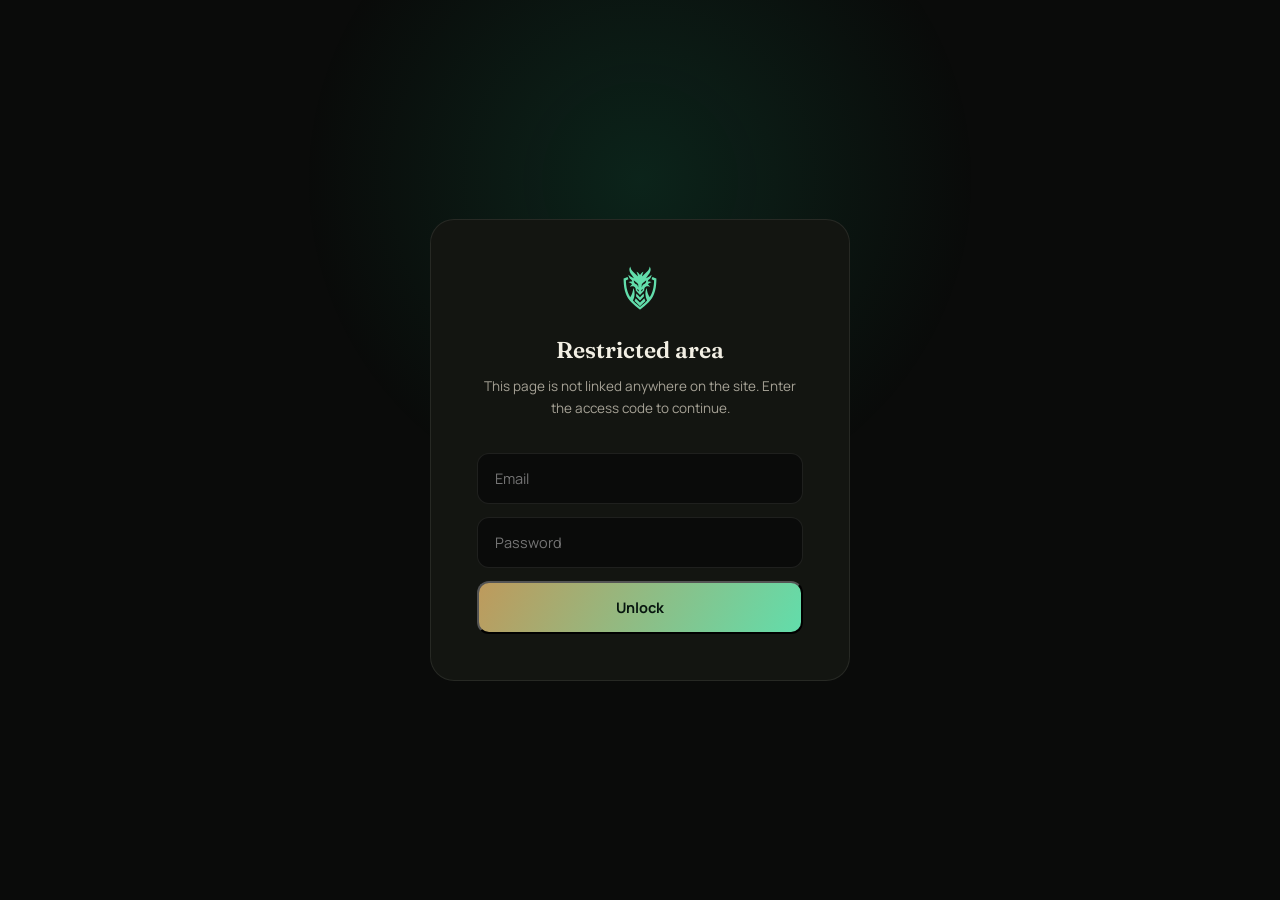
==== contact-vault.html @ b1ce7b64 "Redesign new update" ====
<!DOCTYPE html>
<html lang="en">
<head>
<meta charset="UTF-8">
<meta name="viewport" content="width=device-width, initial-scale=1.0">
<title>Restricted — Piyush Tomar</title>
<meta name="robots" content="noindex, nofollow">
<link rel="icon" type="image/svg+xml" href="dragon-seal.svg">
<link rel="preconnect" href="https://fonts.googleapis.com">
<link rel="preconnect" href="https://fonts.gstatic.com" crossorigin>
<link href="https://fonts.googleapis.com/css2?family=Fraunces:ital,wght@0,600;0,700&family=Manrope:wght@400;500;600;700&family=IBM+Plex+Mono:wght@400;500&display=swap" rel="stylesheet">
<style>
:root{
  --ink:#0A0B0A; --panel:#131511; --text:#F2EFE4; --text-dim:#A6A296; --text-faint:#6C6960;
  --border:rgba(242,239,228,0.09); --border-hi:rgba(242,239,228,0.19);
  --emerald:#19BD82; --emerald-soft:#62DDAB; --emerald-dim:rgba(25,189,130,0.14);
  --brass:#BE9A5C; --brass-soft:#E4CE9D;
  --red:#E5686D;
  --grad:linear-gradient(120deg, var(--brass), var(--emerald-soft));
  --display:'Fraunces',serif; --sans:'Manrope',sans-serif; --mono:'IBM Plex Mono',monospace;
}
*,*::before,*::after{box-sizing:border-box;margin:0;padding:0}
body{
  background:var(--ink); color:var(--text); font-family:var(--sans);
  min-height:100vh; display:flex; align-items:center; justify-content:center; padding:24px;
  overflow:hidden;
}
body::before{
  content:''; position:fixed; inset:0; pointer-events:none; z-index:0;
  background:radial-gradient(560px circle at 50% 20%, var(--emerald-dim), transparent 60%);
}
.gate{
  width:100%; max-width:420px; padding:46px; background:var(--panel);
  border:1px solid var(--border); border-radius:24px; text-align:center;
  position:relative; z-index:1; animation:fadeUp 0.8s ease;
}
@keyframes fadeUp{from{opacity:0;transform:translateY(30px)}to{opacity:1;transform:translateY(0)}}
.mark-icon{
  width:44px; height:44px; margin:0 auto 26px; display:block; background:var(--emerald-soft);
  -webkit-mask:url('dragon-seal.svg') center/contain no-repeat;
  mask:url('dragon-seal.svg') center/contain no-repeat;
  transition:transform 0.4s;
}
.gate:hover .mark-icon{ transform:rotate(-8deg) scale(1.08); }
.gate h1{font-family:var(--display);font-size:23px;font-weight:600;margin-bottom:12px}
.gate p{font-size:13.5px;color:var(--text-dim);margin-bottom:34px;line-height:1.6}
.gate input{
  width:100%; background:var(--ink); border:1px solid var(--border); border-radius:12px;
  padding:15px 17px; font-size:14.5px; color:var(--text); font-family:var(--sans);
  margin-bottom:13px; transition:all 0.2s;
}
.gate input:focus{outline:none;border-color:var(--emerald);box-shadow:0 0 0 3px var(--emerald-dim)}
.gate-btn{
  width:100%; background:var(--grad); color:#07160F; font-weight:700; font-size:14.5px;
  padding:15px; border-radius:12px; transition:all 0.2s; cursor:pointer; font-family:var(--sans);
}
.gate-btn:hover{ transform:translateY(-2px); box-shadow:0 10px 28px var(--emerald-dim); }
.gate-error{color:var(--red);font-size:12.5px;margin-top:15px;display:none;font-weight:500}
.gate-error.show{display:block}
.vault-content{display:none;width:100%;max-width:580px;position:relative;z-index:1;animation:fadeUp 0.8s ease}
.vault-content.show{display:block}
.vault-card{
  background:var(--panel); border:1px solid var(--border); border-radius:24px; padding:42px;
}
.vault-card h2{font-family:var(--display);font-size:25px;font-weight:600;margin-bottom:10px}
.vault-card .sub{font-size:13.5px;color:var(--text-dim);margin-bottom:34px}
.vault-row{
  display:flex; justify-content:space-between; align-items:center;
  padding:19px 0; border-top:1px solid var(--border);
}
.vault-row:last-child{border-bottom:1px solid var(--border)}
.vault-row .k{font-size:10.5px;color:var(--text-faint);font-family:var(--mono);text-transform:uppercase;letter-spacing:0.08em;font-weight:500}
.vault-row .v{font-size:14.5px;font-weight:500}
.vault-back{
  display:inline-flex; align-items:center; gap:8px; margin-top:30px;
  font-size:13.5px; color:var(--text-dim); font-weight:500; transition:all 0.2s;
}
.vault-back:hover{color:var(--emerald-soft);transform:translateX(-4px)}
</style>
<base target="_blank">
</head>
<body>

<div class="gate" id="gate">
  <span class="mark-icon" aria-hidden="true"></span>
  <h1>Restricted area</h1>
  <p>This page is not linked anywhere on the site. Enter the access code to continue.</p>
  <input type="email" id="gateUser" placeholder="Email" autocomplete="off">
  <input type="password" id="gatePass" placeholder="Password" autocomplete="off">
  <button class="gate-btn" id="gateBtn">Unlock</button>
  <div class="gate-error" id="gateError">Incorrect email or password.</div>
</div>

<div class="vault-content" id="vaultContent">
  <div class="vault-card">
    <h2>Direct contact details</h2>
    <div class="sub">Unlisted contact info — not published on the public site.</div>
    <div class="vault-row"><span class="k">Phone</span><span class="v">+91 70583-42101</span></div>
    <div class="vault-row"><span class="k">Email</span><span class="v">piyushtomar1222@gmail.com</span></div>
    <div class="vault-row"><span class="k">Location</span><span class="v">Navi Mumbai, Maharashtra</span></div>
    <div class="vault-row"><span class="k">LinkedIn</span><span class="v">linkedin.com/in/tomarpiyush</span></div>
    <a href="index.html" class="vault-back">← Back to main site</a>
  </div>
</div>

<script>
const VALID_USER = 'piyushtomar1222@gmail.com';
const VALID_PASS = 'PIYUSH11';
const gate = document.getElementById('gate');
const vault = document.getElementById('vaultContent');
const err = document.getElementById('gateError');

document.getElementById('gateBtn').addEventListener('click', tryUnlock);
document.getElementById('gatePass').addEventListener('keydown', e => { if(e.key === 'Enter') tryUnlock(); });

function tryUnlock(){
  const u = document.getElementById('gateUser').value.trim().toLowerCase();
  const p = document.getElementById('gatePass').value;
  if(u === VALID_USER && p === VALID_PASS){
    gate.style.display = 'none';
    vault.classList.add('show');
  } else {
    err.classList.add('show');
  }
}
</script>
</body>
</html>
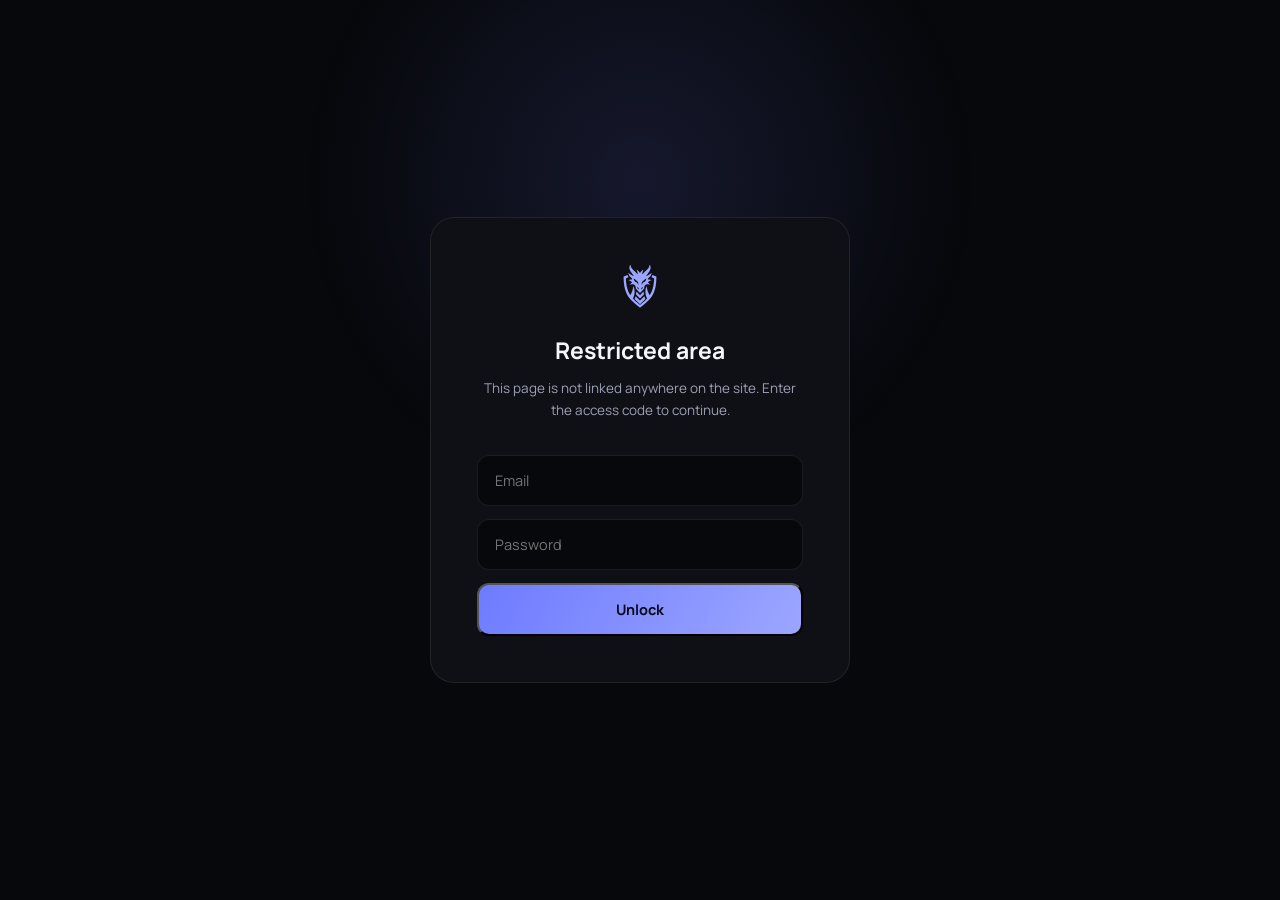
==== commit c16b5017: "Add files via upload" ====
--- a/contact-vault.html
+++ b/contact-vault.html
@@ -8,26 +8,25 @@
 <link rel="icon" type="image/svg+xml" href="dragon-seal.svg">
 <link rel="preconnect" href="https://fonts.googleapis.com">
 <link rel="preconnect" href="https://fonts.gstatic.com" crossorigin>
-<link href="https://fonts.googleapis.com/css2?family=Fraunces:ital,wght@0,600;0,700&family=Manrope:wght@400;500;600;700&family=IBM+Plex+Mono:wght@400;500&display=swap" rel="stylesheet">
+<link href="https://fonts.googleapis.com/css2?family=Manrope:wght@400;500;600;700&family=IBM+Plex+Mono:wght@400;500&display=swap" rel="stylesheet">
 <style>
 :root{
-  --ink:#0A0B0A; --panel:#131511; --text:#F2EFE4; --text-dim:#A6A296; --text-faint:#6C6960;
-  --border:rgba(242,239,228,0.09); --border-hi:rgba(242,239,228,0.19);
-  --emerald:#19BD82; --emerald-soft:#62DDAB; --emerald-dim:rgba(25,189,130,0.14);
-  --brass:#BE9A5C; --brass-soft:#E4CE9D;
+  --bg:#07080B; --panel:#0F1015; --text:#F5F6FA; --text-dim:#9CA0B4; --text-faint:#5B5E70;
+  --border:rgba(245,246,250,0.08); --border-hi:rgba(245,246,250,0.16);
+  --accent:#6E7BFF; --accent-soft:#9CA6FF; --accent-dim:rgba(110,123,255,0.14);
   --red:#E5686D;
-  --grad:linear-gradient(120deg, var(--brass), var(--emerald-soft));
-  --display:'Fraunces',serif; --sans:'Manrope',sans-serif; --mono:'IBM Plex Mono',monospace;
+  --grad:linear-gradient(120deg, var(--accent), var(--accent-soft));
+  --sans:'Manrope',sans-serif; --mono:'IBM Plex Mono',monospace;
 }
 *,*::before,*::after{box-sizing:border-box;margin:0;padding:0}
 body{
-  background:var(--ink); color:var(--text); font-family:var(--sans);
+  background:var(--bg); color:var(--text); font-family:var(--sans);
   min-height:100vh; display:flex; align-items:center; justify-content:center; padding:24px;
   overflow:hidden;
 }
 body::before{
   content:''; position:fixed; inset:0; pointer-events:none; z-index:0;
-  background:radial-gradient(560px circle at 50% 20%, var(--emerald-dim), transparent 60%);
+  background:radial-gradient(560px circle at 50% 20%, var(--accent-dim), transparent 60%);
 }
 .gate{
   width:100%; max-width:420px; padding:46px; background:var(--panel);
@@ -36,25 +35,25 @@
 }
 @keyframes fadeUp{from{opacity:0;transform:translateY(30px)}to{opacity:1;transform:translateY(0)}}
 .mark-icon{
-  width:44px; height:44px; margin:0 auto 26px; display:block; background:var(--emerald-soft);
+  width:44px; height:44px; margin:0 auto 26px; display:block; background:var(--accent-soft);
   -webkit-mask:url('dragon-seal.svg') center/contain no-repeat;
   mask:url('dragon-seal.svg') center/contain no-repeat;
   transition:transform 0.4s;
 }
 .gate:hover .mark-icon{ transform:rotate(-8deg) scale(1.08); }
-.gate h1{font-family:var(--display);font-size:23px;font-weight:600;margin-bottom:12px}
+.gate h1{font-family:var(--sans);font-size:23px;font-weight:700;margin-bottom:12px}
 .gate p{font-size:13.5px;color:var(--text-dim);margin-bottom:34px;line-height:1.6}
 .gate input{
-  width:100%; background:var(--ink); border:1px solid var(--border); border-radius:12px;
+  width:100%; background:var(--bg); border:1px solid var(--border); border-radius:12px;
   padding:15px 17px; font-size:14.5px; color:var(--text); font-family:var(--sans);
   margin-bottom:13px; transition:all 0.2s;
 }
-.gate input:focus{outline:none;border-color:var(--emerald);box-shadow:0 0 0 3px var(--emerald-dim)}
+.gate input:focus{outline:none;border-color:var(--accent);box-shadow:0 0 0 3px var(--accent-dim)}
 .gate-btn{
-  width:100%; background:var(--grad); color:#07160F; font-weight:700; font-size:14.5px;
+  width:100%; background:var(--grad); color:#080916; font-weight:700; font-size:14.5px;
   padding:15px; border-radius:12px; transition:all 0.2s; cursor:pointer; font-family:var(--sans);
 }
-.gate-btn:hover{ transform:translateY(-2px); box-shadow:0 10px 28px var(--emerald-dim); }
+.gate-btn:hover{ transform:translateY(-2px); box-shadow:0 10px 28px var(--accent-dim); }
 .gate-error{color:var(--red);font-size:12.5px;margin-top:15px;display:none;font-weight:500}
 .gate-error.show{display:block}
 .vault-content{display:none;width:100%;max-width:580px;position:relative;z-index:1;animation:fadeUp 0.8s ease}
@@ -62,7 +61,7 @@
 .vault-card{
   background:var(--panel); border:1px solid var(--border); border-radius:24px; padding:42px;
 }
-.vault-card h2{font-family:var(--display);font-size:25px;font-weight:600;margin-bottom:10px}
+.vault-card h2{font-family:var(--sans);font-size:25px;font-weight:700;margin-bottom:10px}
 .vault-card .sub{font-size:13.5px;color:var(--text-dim);margin-bottom:34px}
 .vault-row{
   display:flex; justify-content:space-between; align-items:center;
@@ -70,12 +69,12 @@
 }
 .vault-row:last-child{border-bottom:1px solid var(--border)}
 .vault-row .k{font-size:10.5px;color:var(--text-faint);font-family:var(--mono);text-transform:uppercase;letter-spacing:0.08em;font-weight:500}
-.vault-row .v{font-size:14.5px;font-weight:500}
+.vault-row .v{font-size:14.5px;font-weight:600}
 .vault-back{
   display:inline-flex; align-items:center; gap:8px; margin-top:30px;
   font-size:13.5px; color:var(--text-dim); font-weight:500; transition:all 0.2s;
 }
-.vault-back:hover{color:var(--emerald-soft);transform:translateX(-4px)}
+.vault-back:hover{color:var(--accent-soft);transform:translateX(-4px)}
 </style>
 <base target="_blank">
 </head>
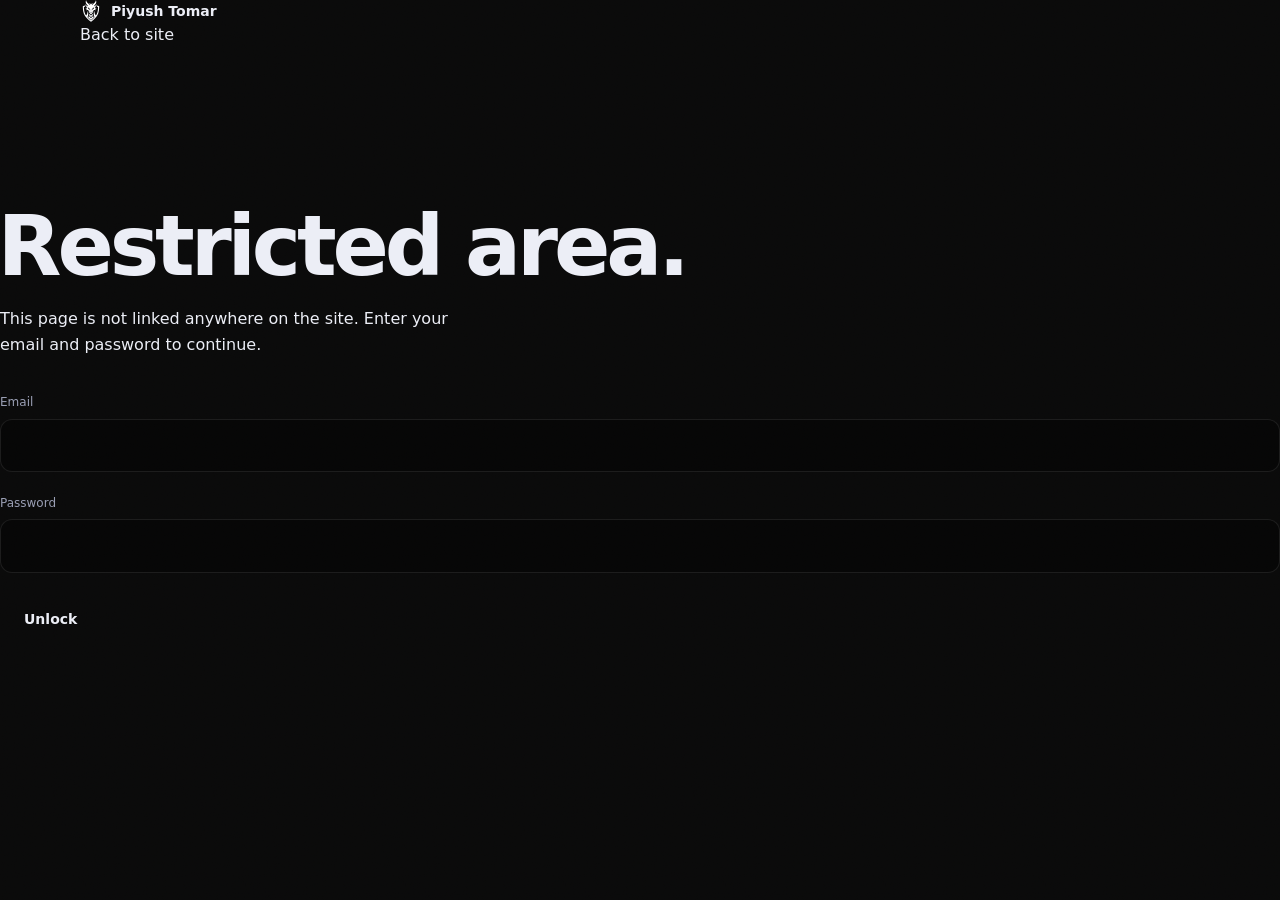
==== commit 7bc97b1f: "Add files via upload" ====
--- a/contact-vault.html
+++ b/contact-vault.html
@@ -2,126 +2,87 @@
 <html lang="en">
 <head>
 <meta charset="UTF-8">
-<meta name="viewport" content="width=device-width, initial-scale=1.0">
+<meta name="viewport" content="width=device-width, initial-scale=1, viewport-fit=cover">
+<meta name="robots" content="noindex, nofollow">
+<meta name="color-scheme" content="light">
 <title>Restricted — Piyush Tomar</title>
-<meta name="robots" content="noindex, nofollow">
-<link rel="icon" type="image/svg+xml" href="dragon-seal.svg">
+<link rel="icon" type="image/png" href="Website_logo.png">
 <link rel="preconnect" href="https://fonts.googleapis.com">
 <link rel="preconnect" href="https://fonts.gstatic.com" crossorigin>
-<link href="https://fonts.googleapis.com/css2?family=Manrope:wght@400;500;600;700&family=IBM+Plex+Mono:wght@400;500&display=swap" rel="stylesheet">
+<link href="https://fonts.googleapis.com/css2?family=Archivo:wdth,wght@100,400..800&display=swap" rel="stylesheet">
+<link rel="stylesheet" href="assets/style.css">
 <style>
-:root{
-  --bg:#07080B; --panel:#0F1015; --text:#F5F6FA; --text-dim:#9CA0B4; --text-faint:#5B5E70;
-  --border:rgba(245,246,250,0.08); --border-hi:rgba(245,246,250,0.16);
-  --accent:#6E7BFF; --accent-soft:#9CA6FF; --accent-dim:rgba(110,123,255,0.14);
-  --red:#E5686D;
-  --grad:linear-gradient(120deg, var(--accent), var(--accent-soft));
-  --sans:'Manrope',sans-serif; --mono:'IBM Plex Mono',monospace;
-}
-*,*::before,*::after{box-sizing:border-box;margin:0;padding:0}
-body{
-  background:var(--bg); color:var(--text); font-family:var(--sans);
-  min-height:100vh; display:flex; align-items:center; justify-content:center; padding:24px;
-  overflow:hidden;
-}
-body::before{
-  content:''; position:fixed; inset:0; pointer-events:none; z-index:0;
-  background:radial-gradient(560px circle at 50% 20%, var(--accent-dim), transparent 60%);
-}
-.gate{
-  width:100%; max-width:420px; padding:46px; background:var(--panel);
-  border:1px solid var(--border); border-radius:24px; text-align:center;
-  position:relative; z-index:1; animation:fadeUp 0.8s ease;
-}
-@keyframes fadeUp{from{opacity:0;transform:translateY(30px)}to{opacity:1;transform:translateY(0)}}
-.mark-icon{
-  width:44px; height:44px; margin:0 auto 26px; display:block; background:var(--accent-soft);
-  -webkit-mask:url('dragon-seal.svg') center/contain no-repeat;
-  mask:url('dragon-seal.svg') center/contain no-repeat;
-  transition:transform 0.4s;
-}
-.gate:hover .mark-icon{ transform:rotate(-8deg) scale(1.08); }
-.gate h1{font-family:var(--sans);font-size:23px;font-weight:700;margin-bottom:12px}
-.gate p{font-size:13.5px;color:var(--text-dim);margin-bottom:34px;line-height:1.6}
-.gate input{
-  width:100%; background:var(--bg); border:1px solid var(--border); border-radius:12px;
-  padding:15px 17px; font-size:14.5px; color:var(--text); font-family:var(--sans);
-  margin-bottom:13px; transition:all 0.2s;
-}
-.gate input:focus{outline:none;border-color:var(--accent);box-shadow:0 0 0 3px var(--accent-dim)}
-.gate-btn{
-  width:100%; background:var(--grad); color:#080916; font-weight:700; font-size:14.5px;
-  padding:15px; border-radius:12px; transition:all 0.2s; cursor:pointer; font-family:var(--sans);
-}
-.gate-btn:hover{ transform:translateY(-2px); box-shadow:0 10px 28px var(--accent-dim); }
-.gate-error{color:var(--red);font-size:12.5px;margin-top:15px;display:none;font-weight:500}
-.gate-error.show{display:block}
-.vault-content{display:none;width:100%;max-width:580px;position:relative;z-index:1;animation:fadeUp 0.8s ease}
-.vault-content.show{display:block}
-.vault-card{
-  background:var(--panel); border:1px solid var(--border); border-radius:24px; padding:42px;
-}
-.vault-card h2{font-family:var(--sans);font-size:25px;font-weight:700;margin-bottom:10px}
-.vault-card .sub{font-size:13.5px;color:var(--text-dim);margin-bottom:34px}
-.vault-row{
-  display:flex; justify-content:space-between; align-items:center;
-  padding:19px 0; border-top:1px solid var(--border);
-}
-.vault-row:last-child{border-bottom:1px solid var(--border)}
-.vault-row .k{font-size:10.5px;color:var(--text-faint);font-family:var(--mono);text-transform:uppercase;letter-spacing:0.08em;font-weight:500}
-.vault-row .v{font-size:14.5px;font-weight:600}
-.vault-back{
-  display:inline-flex; align-items:center; gap:8px; margin-top:30px;
-  font-size:13.5px; color:var(--text-dim); font-weight:500; transition:all 0.2s;
-}
-.vault-back:hover{color:var(--accent-soft);transform:translateX(-4px)}
+body{min-height:100vh;display:flex;flex-direction:column}
+.v-main{flex:1;display:flex;align-items:center;padding:clamp(40px,8vw,96px) 0}
+.v-grid{width:100%}
+.v-card{grid-column:1/8;border-top:var(--rule-w) solid var(--ink);padding-top:22px}
+.v-card h1{font-weight:700;font-size:clamp(2.4rem,6.5vw,5.5rem);line-height:.95;letter-spacing:-.05em;margin:0 0 20px -.03em}
+.v-card>p{color:var(--grey);margin-bottom:36px;max-width:44ch}
+.v-card .field{margin-bottom:22px}
+.v-err{display:none;font-weight:600;border-left:4px solid var(--red);padding:6px 0 6px 14px;margin-top:22px}
+.v-err.show{display:block}
+.v-open{display:none}
+.v-open.show{display:block}
+.v-gate.hide{display:none}
+@media (max-width:1000px){.v-card{grid-column:1/-1}}
 </style>
-<base target="_blank">
 </head>
 <body>
+<header class="top"><div class="wrap">
+  <a href="index.html" class="brand"><img class="mark" src="dragon-seal.svg" alt="" width="26" height="26">Piyush Tomar</a>
+  <a href="index.html" class="top-cta">Back to site</a>
+</div></header>
 
-<div class="gate" id="gate">
-  <span class="mark-icon" aria-hidden="true"></span>
-  <h1>Restricted area</h1>
-  <p>This page is not linked anywhere on the site. Enter the access code to continue.</p>
-  <input type="email" id="gateUser" placeholder="Email" autocomplete="off">
-  <input type="password" id="gatePass" placeholder="Password" autocomplete="off">
-  <button class="gate-btn" id="gateBtn">Unlock</button>
-  <div class="gate-error" id="gateError">Incorrect email or password.</div>
-</div>
+<main class="v-main"><div class="wrap v-grid"><div class="grid">
 
-<div class="vault-content" id="vaultContent">
-  <div class="vault-card">
-    <h2>Direct contact details</h2>
-    <div class="sub">Unlisted contact info — not published on the public site.</div>
-    <div class="vault-row"><span class="k">Phone</span><span class="v">+91 70583-42101</span></div>
-    <div class="vault-row"><span class="k">Email</span><span class="v">piyushtomar1222@gmail.com</span></div>
-    <div class="vault-row"><span class="k">Location</span><span class="v">Navi Mumbai, Maharashtra</span></div>
-    <div class="vault-row"><span class="k">LinkedIn</span><span class="v">linkedin.com/in/tomarpiyush</span></div>
-    <a href="index.html" class="vault-back">← Back to main site</a>
-  </div>
-</div>
+  <section class="v-card v-gate" id="gate" aria-labelledby="gt">
+    <h1 id="gt">Restricted area.</h1>
+    <p>This page is not linked anywhere on the site. Enter your email and password to continue.</p>
+    <form id="gateForm" novalidate>
+      <div class="field"><label for="gateUser">Email</label><input type="email" id="gateUser" autocomplete="off" required></div>
+      <div class="field"><label for="gatePass">Password</label><input type="password" id="gatePass" autocomplete="off" required></div>
+      <button class="btn" type="submit" id="gateBtn">Unlock</button>
+      <div class="v-err" id="gateError" role="alert">Incorrect email or password. Check both and try again.</div>
+    </form>
+  </section>
+
+  <section class="v-card v-open" id="vaultContent" aria-labelledby="vt">
+    <h1 id="vt">Direct contact.</h1>
+    <p>Reach me on any of these.</p>
+    <div class="clist">
+      <div><small>Phone</small><b>+91 70583-42101</b></div>
+      <div><small>Email</small><b>piyushtomar1222@gmail.com</b></div>
+      <div><small>Location</small><b>Navi Mumbai, Maharashtra</b></div>
+      <div><small>LinkedIn</small><b>linkedin.com/in/tomarpiyush</b></div>
+    </div>
+    <p style="margin-top:32px"><a class="link" href="index.html">Back to main site</a></p>
+  </section>
+
+</div></div></main>
 
 <script>
-const VALID_USER = 'piyushtomar1222@gmail.com';
-const VALID_PASS = 'PIYUSH11';
-const gate = document.getElementById('gate');
-const vault = document.getElementById('vaultContent');
-const err = document.getElementById('gateError');
-
-document.getElementById('gateBtn').addEventListener('click', tryUnlock);
-document.getElementById('gatePass').addEventListener('keydown', e => { if(e.key === 'Enter') tryUnlock(); });
-
-function tryUnlock(){
-  const u = document.getElementById('gateUser').value.trim().toLowerCase();
-  const p = document.getElementById('gatePass').value;
-  if(u === VALID_USER && p === VALID_PASS){
-    gate.style.display = 'none';
-    vault.classList.add('show');
-  } else {
-    err.classList.add('show');
-  }
-}
+(function () {
+  'use strict';
+  // Client-side only: this is obscurity, not real authentication.
+  var VALID_USER = 'piyushtomar1222@gmail.com';
+  var VALID_PASS = 'PIYUSH11';
+  var gate = document.getElementById('gate');
+  var vault = document.getElementById('vaultContent');
+  var err = document.getElementById('gateError');
+  document.getElementById('gateForm').addEventListener('submit', function (e) {
+    e.preventDefault();
+    var u = document.getElementById('gateUser').value.trim().toLowerCase();
+    var p = document.getElementById('gatePass').value;
+    if (u === VALID_USER && p === VALID_PASS) {
+      gate.classList.add('hide');
+      vault.classList.add('show');
+      vault.querySelector('h1').setAttribute('tabindex', '-1');
+      vault.querySelector('h1').focus();
+    } else {
+      err.classList.add('show');
+    }
+  });
+})();
 </script>
 </body>
 </html>
--- a/assets/style.css
+++ b/assets/style.css
@@ -0,0 +1,191 @@
+:root{--bg:#0a0a0a;--panel:rgba(255,255,255,.035);--brd:rgba(255,255,255,.09);--brd-hi:rgba(255,255,255,.18);--text:#ECEEF6;--dim:#9A9FB4;--faint:#5B5E70;
+--accent:#6E7BFF;--soft:#9CA6FF;--deep:#4A55D6;--good:#5EE6B0;--warn:#F2C260;--sans:'Manrope',system-ui,sans-serif;--mono:'IBM Plex Mono',monospace;--ease:cubic-bezier(.16,.8,.24,1)}
+*,*::before,*::after{margin:0;padding:0;box-sizing:border-box}
+html{scroll-behavior:smooth;scroll-padding-top:90px;-webkit-text-size-adjust:100%}
+body{font-family:var(--sans);background:var(--bg);color:var(--text);line-height:1.6;overflow-x:clip;-webkit-font-smoothing:antialiased}
+body.loading{overflow:hidden}
+img{max-width:100%;display:block}a{color:inherit;text-decoration:none}button{font:inherit;border:0;background:none;color:inherit;cursor:pointer}ul{list-style:none}
+:focus-visible{outline:2px solid var(--soft);outline-offset:3px;border-radius:6px}
+.wrap{width:min(1120px,100% - 36px);margin-inline:auto;position:relative;z-index:2}
+section{padding:clamp(64px,10vw,120px) 0;position:relative;scroll-margin-top:84px}
+.aurora{position:fixed;inset:0 0 auto 0;width:100%;height:100svh;z-index:0;pointer-events:none;opacity:0;transition:opacity .25s linear;-webkit-mask:linear-gradient(#000 30%,transparent);mask:linear-gradient(#000 30%,transparent)}.aurora.on{opacity:calc(.75*var(--fade,1))}
+.dot-canvas{position:fixed;inset:0;z-index:0;pointer-events:none}
+body::after{content:'';position:fixed;inset:0;z-index:1;pointer-events:none;opacity:.05;mix-blend-mode:overlay;background-image:url("data:image/svg+xml,%3Csvg xmlns='http://www.w3.org/2000/svg' width='160' height='160'%3E%3Cfilter id='n'%3E%3CfeTurbulence type='fractalNoise' baseFrequency='.9' numOctaves='2' stitchTiles='stitch'/%3E%3C/filter%3E%3Crect width='100%25' height='100%25' filter='url(%23n)'/%3E%3C/svg%3E")}
+.scroll-progress{position:fixed;top:0;left:0;height:2px;width:0;background:linear-gradient(90deg,var(--soft),var(--accent));z-index:1000}
+.mark{display:inline-block;width:22px;height:22px;background:var(--text);-webkit-mask:url('[data-uri]') center/contain no-repeat;mask:url('[data-uri]') center/contain no-repeat}
+/* loader */
+#loader{position:fixed;inset:0;z-index:9999;background:var(--bg);display:grid;place-content:center;justify-items:center;gap:22px;transition:opacity .7s,visibility .7s}
+#loader .mark{width:64px;height:64px;background:var(--soft);animation:pulse 1.2s ease-in-out infinite}
+#loader .bar{width:160px;height:2px;background:var(--brd);border-radius:2px;overflow:hidden}#loader .bar i{display:block;height:100%;width:0;background:var(--accent);transition:width 1.1s var(--ease)}
+body:not(.loading) #loader{opacity:0;visibility:hidden}
+@keyframes pulse{50%{transform:scale(1.1);opacity:.7}}
+/* nav */
+#nav{position:fixed;top:max(12px,env(safe-area-inset-top));left:50%;transform:translateX(-50%);z-index:100;width:min(920px,100% - 24px);display:flex;align-items:center;justify-content:space-between;gap:12px;padding:8px 8px 8px 16px;border-radius:100px;border:1px solid var(--brd);background:rgba(10,11,16,.6);backdrop-filter:blur(16px);-webkit-backdrop-filter:blur(16px);transition:background .3s,border-color .3s}
+#nav.scrolled{background:rgba(10,11,16,.85);border-color:var(--brd-hi)}
+.brand{display:flex;align-items:center;gap:9px;font-weight:700;font-size:14px;white-space:nowrap}
+.links{display:none;gap:4px}.links a{padding:8px 13px;border-radius:100px;font-size:13.5px;color:var(--dim);transition:.2s}.links a:hover,.links a.on{color:var(--text);background:var(--panel)}
+.cta{padding:10px 18px;border-radius:100px;background:var(--text);color:#0a0b10;font-weight:700;font-size:13px}
+.right{display:flex;align-items:center;gap:6px}
+.burger{width:44px;height:44px;display:grid;place-content:center;gap:5px}.burger span{display:block;width:20px;height:2px;background:var(--text);transition:.3s}
+.burger.open span:nth-child(1){transform:translateY(7px) rotate(45deg)}.burger.open span:nth-child(2){opacity:0}.burger.open span:nth-child(3){transform:translateY(-7px) rotate(-45deg)}
+.sheet{position:fixed;inset:0;z-index:90;background:rgba(7,8,11,.96);backdrop-filter:blur(20px);display:flex;flex-direction:column;justify-content:center;gap:6px;padding:90px 28px env(safe-area-inset-bottom);height:100dvh;opacity:0;visibility:hidden;transition:.35s}
+.sheet.open{opacity:1;visibility:visible}.sheet a{font-size:30px;font-weight:800;letter-spacing:-.03em;padding:8px 0;transform:translateY(14px);opacity:0;transition:.5s var(--ease)}
+.sheet.open a{transform:none;opacity:1}.sheet a:nth-child(2){transition-delay:.05s}.sheet a:nth-child(3){transition-delay:.1s}.sheet a:nth-child(4){transition-delay:.15s}.sheet a:nth-child(5){transition-delay:.2s}
+@media(min-width:860px){.links{display:flex}.burger{display:none}.sheet{display:none}}
+/* type */
+.label{font-family:var(--mono);font-size:12px;color:var(--soft);margin-bottom:14px;display:block}
+h2.title{font-size:clamp(28px,5vw,48px);line-height:1.08;font-weight:800;letter-spacing:-.04em;max-width:18ch}
+.head{margin-bottom:clamp(30px,5vw,52px)}.head.c{text-align:center}.head.c .title{margin-inline:auto}
+.grad{background:linear-gradient(135deg,var(--soft),var(--accent) 60%,#5fd6e8);-webkit-background-clip:text;background-clip:text;color:transparent}
+.sr{filter:blur(6px);opacity:.25;transition:filter 1s var(--ease),opacity 1s var(--ease)}.sr.in{filter:none;opacity:1}
+.reveal{opacity:0;transform:translateY(20px);transition:opacity .8s var(--ease),transform .8s var(--ease),border-color .3s}.reveal.visible{opacity:1;transform:none}
+/* cards + spotlight */
+.card{position:relative;border:1px solid var(--brd);border-radius:20px;background:var(--panel);padding:24px;overflow:hidden}
+.card::before{content:'';position:absolute;inset:0;pointer-events:none;opacity:0;transition:opacity .3s;background:radial-gradient(360px circle at var(--mx,50%) var(--my,50%),rgba(110,123,255,.16),transparent 70%)}
+.card:hover{border-color:var(--brd-hi)}.card:hover::before{opacity:1}
+/* hero */
+.hero{min-height:100svh;display:flex;align-items:center;padding:120px 0 60px}
+.hero .wrap{display:grid;gap:44px}
+.badge{display:inline-flex;align-items:center;gap:8px;padding:7px 14px;border-radius:100px;border:1px solid var(--brd-hi);background:var(--panel);font-size:12.5px;color:var(--dim);position:relative;overflow:hidden;max-width:100%}
+.badge i{width:7px;height:7px;border-radius:50%;background:var(--good);box-shadow:0 0 10px var(--good);flex:none}
+.badge::after{content:'';position:absolute;inset:0;background:linear-gradient(110deg,transparent 35%,rgba(255,255,255,.16) 50%,transparent 65%);background-size:250% 100%;background-position:150% 0;animation:shine 3.6s linear infinite}
+@keyframes shine{to{background-position:-100% 0}}
+.hero h1{font-size:clamp(40px,8.4vw,84px);line-height:1;font-weight:800;letter-spacing:-.045em;margin:22px 0 20px}
+.hero h1 .sw{display:inline-block}.hero h1 .sc{display:inline-block;opacity:0;transform:translateY(.55em) rotateX(-70deg);filter:blur(8px);transition:opacity .7s var(--ease),transform .8s var(--ease),filter .7s var(--ease);transition-delay:calc(var(--i)*26ms)}
+.hero-copy.hero-in h1 .sc{opacity:1;transform:none;filter:none}
+.hero h1.split .grad{background:none;color:inherit}.hero h1.split .grad .sc{background:linear-gradient(135deg,var(--soft),var(--accent) 60%,#5fd6e8);-webkit-background-clip:text;background-clip:text;color:transparent}
+.hero p.lead{color:var(--dim);font-size:clamp(15px,2vw,18px);max-width:52ch}
+.hero-copy>*{opacity:0;transform:translateY(12px);transition:.8s var(--ease)}.hero-copy.hero-in>*{opacity:1;transform:none}.hero-copy.hero-in>.badge{transition-delay:.05s}.hero-copy>h1{opacity:1;transform:none}
+.btns{display:flex;flex-wrap:wrap;gap:12px;margin-top:30px}
+.btn{position:relative;isolation:isolate;display:inline-flex;align-items:center;justify-content:center;gap:8px;min-height:48px;padding:0 24px;border-radius:100px;font-weight:700;font-size:14px;transition:transform .2s,background .2s}
+.btn-primary{background:var(--accent);color:#fff}.btn-primary:hover{background:var(--deep)}
+.btn-primary::before{content:'';position:absolute;inset:-1.5px;border-radius:inherit;z-index:-1;background:conic-gradient(from var(--ang,0deg),transparent 0 70%,#fff 85%,transparent);animation:spin 4s linear infinite}
+@property --ang{syntax:'<angle>';inherits:false;initial-value:0deg}@keyframes spin{to{--ang:360deg}}
+.btn-ghost{border:1px solid var(--brd-hi)}.btn-ghost:hover{background:var(--panel)}
+/* console */
+.console{padding:0;background:rgba(12,13,19,.8);backdrop-filter:blur(10px);box-shadow:0 30px 80px rgba(0,0,0,.5),0 0 60px rgba(110,123,255,.12)}
+.c-bar{display:flex;align-items:center;gap:7px;padding:13px 16px;border-bottom:1px solid var(--brd);font-family:var(--mono);font-size:11px;color:var(--faint)}
+.c-bar i{width:9px;height:9px;border-radius:50%;background:var(--brd-hi)}.c-bar span{margin-left:8px;overflow:hidden;text-overflow:ellipsis;white-space:nowrap}
+.row{display:flex;justify-content:space-between;align-items:center;gap:12px;padding:14px 16px;border-bottom:1px solid var(--brd);animation:rowin .6s var(--ease) both;animation-delay:calc(var(--r)*.5s + 1.4s)}
+@keyframes rowin{from{opacity:0;transform:translateX(16px)}}
+.row b{display:block;font-size:13.5px}.row small{font-family:var(--mono);font-size:10.5px;color:var(--faint)}.row>div:last-child{text-align:right;flex:none}
+.amt{font-family:var(--mono);font-size:13px}
+.pill{display:inline-block;margin-top:4px;padding:2px 9px;border-radius:100px;font-size:10.5px;font-weight:700;background:rgba(94,230,176,.12);color:var(--good)}.pill.p{background:rgba(242,194,96,.12);color:var(--warn)}
+.c-foot{display:flex;justify-content:space-between;padding:16px;gap:12px}.c-foot span{font-size:11px;color:var(--faint)}.c-foot b{display:block;font-size:22px;letter-spacing:-.03em;color:var(--text)}
+@media(min-width:960px){.hero .wrap{grid-template-columns:1.15fr .85fr;align-items:center;gap:56px}}
+/* marquee */
+.mq{overflow:hidden;padding:18px 0;border-block:1px solid var(--brd);-webkit-mask:linear-gradient(90deg,transparent,#000 12%,#000 88%,transparent);mask:linear-gradient(90deg,transparent,#000 12%,#000 88%,transparent);position:relative;z-index:2}
+.marquee-track,.logo-marquee-track{display:flex;width:max-content;animation:mq 40s linear infinite}
+.marquee-track span{margin-right:36px;font-family:var(--mono);font-size:12.5px;color:var(--dim);white-space:nowrap}.marquee-track span::before{content:'';display:inline-block;width:6px;height:6px;border-radius:50%;background:var(--accent);margin-right:12px}
+.logo-marquee-track{animation-duration:30s}.logo-marquee-track .chip{width:170px;height:88px;margin-right:12px;display:grid;place-items:center;border:1px solid var(--brd);border-radius:16px;background:rgba(255,255,255,.92);flex:none}.chip img{max-height:38px;width:auto}
+@keyframes mq{to{transform:translateX(-50%)}}
+/* about */
+.about{display:grid;gap:36px}.about p{color:var(--dim);margin-bottom:16px;max-width:60ch}
+.facts{display:grid;grid-template-columns:repeat(3,1fr);gap:12px;margin-top:26px}.facts div{padding-top:14px;border-top:1px solid var(--brd)}.facts small{display:block;font-family:var(--mono);font-size:11px;color:var(--faint)}.facts b{font-size:14px}
+.photo{border-radius:24px;overflow:hidden;border:1px solid var(--brd-hi);max-width:340px;aspect-ratio:4/5;background:var(--panel)}.photo img{width:100%;height:100%;object-fit:cover}
+.photo.noimg{display:grid;place-items:center}.photo.noimg::before{content:'';width:38%;aspect-ratio:1;background:var(--soft);opacity:.5;-webkit-mask:url('[data-uri]') center/contain no-repeat;mask:url('[data-uri]') center/contain no-repeat}
+@media(min-width:860px){.about{grid-template-columns:1.2fr .8fr;align-items:center;gap:64px}.photo{justify-self:end}}
+/* tabs */
+.tabs{display:flex;gap:8px;overflow-x:auto;padding-bottom:12px;margin-bottom:20px;scrollbar-width:none;-webkit-overflow-scrolling:touch}.tabs::-webkit-scrollbar{display:none}
+.tab{flex:none;padding:11px 18px;min-height:44px;border-radius:100px;border:1px solid var(--brd);font-size:13.5px;font-weight:600;color:var(--dim);transition:.25s}
+.tab[aria-selected=true]{background:var(--text);color:#0a0b10;border-color:var(--text)}
+.panel{display:none}.panel.on{display:block;animation:fadeup .5s var(--ease)}@keyframes fadeup{from{opacity:0;transform:translateY(12px)}}
+.panel h3{font-size:clamp(20px,3vw,28px);letter-spacing:-.03em}.panel .meta{display:flex;flex-wrap:wrap;gap:6px 16px;color:var(--dim);font-size:13.5px;margin:6px 0 18px}.panel .meta span:last-child{font-family:var(--mono);font-size:12px;color:var(--soft)}
+.panel li{position:relative;padding-left:20px;margin-bottom:9px;color:var(--dim);font-size:14.5px;max-width:78ch}.panel li::before{content:'';position:absolute;left:0;top:.7em;width:8px;height:1.5px;background:var(--accent)}
+.tags{display:flex;flex-wrap:wrap;gap:7px;margin-top:18px}.tags span{padding:4px 11px;border-radius:100px;border:1px solid var(--brd);font-family:var(--mono);font-size:11px;color:var(--dim)}
+/* grids */
+.grid{display:grid;gap:14px}.proj h3,.cap h3,.step h3{font-size:18px;letter-spacing:-.02em;margin-bottom:6px}.proj .m{font-family:var(--mono);font-size:11px;color:var(--soft);display:flex;justify-content:space-between;gap:10px;margin-bottom:12px}
+.proj .sub{color:var(--dim);font-size:13.5px;margin-bottom:12px}.proj li{color:var(--dim);font-size:13.5px;margin-bottom:6px;padding-left:16px;position:relative}.proj li::before{content:'›';position:absolute;left:0;color:var(--accent)}
+.cap p,.step p{color:var(--dim);font-size:14px}.ic{width:40px;height:40px;border-radius:12px;display:grid;place-items:center;background:rgba(110,123,255,.14);color:var(--soft);font-size:18px;margin-bottom:16px}
+.step b{font-family:var(--mono);font-size:12px;color:var(--soft);display:block;margin-bottom:14px}
+@media(min-width:700px){.g2{grid-template-columns:1fr 1fr}.g3{grid-template-columns:repeat(3,1fr)}.wide{grid-column:span 2}}
+@media(min-width:700px) and (max-width:999px){.g3.caps{grid-template-columns:1fr 1fr}}
+/* stats + cred */
+.stats{display:grid;grid-template-columns:1fr 1fr;gap:12px;margin-bottom:14px}.stat{text-align:center;padding:26px 12px}.stat b{display:block;font-size:clamp(30px,6vw,52px);font-weight:800;letter-spacing:-.04em;line-height:1}.stat span{font-size:12.5px;color:var(--dim)}
+@media(min-width:700px){.stats{grid-template-columns:repeat(4,1fr)}}
+.card h4{font-size:16px;margin-bottom:14px}.li{display:flex;justify-content:space-between;gap:12px;padding:12px 0;border-top:1px solid var(--brd);font-size:14px;color:var(--dim)}.li em{font-style:normal;color:var(--good)}.li div b{display:block;color:var(--text);font-size:14.5px}.li small{font-family:var(--mono);font-size:11px;color:var(--faint)}
+/* faq */
+.faq{max-width:760px;margin-inline:auto}.fq{border-bottom:1px solid var(--brd)}.fq button{width:100%;min-height:60px;display:flex;justify-content:space-between;align-items:center;gap:16px;text-align:left;font-weight:600;font-size:15.5px}
+.fq i{font-style:normal;font-size:22px;color:var(--soft);transition:transform .3s}.fq.open i{transform:rotate(45deg)}.fq .a{display:grid;grid-template-rows:0fr;transition:grid-template-rows .4s var(--ease)}.fq.open .a{grid-template-rows:1fr}.fq .a p{overflow:hidden;color:var(--dim);font-size:14.5px}.fq.open .a p{padding-bottom:20px}
+/* cta + contact */
+.banner{text-align:center;padding:clamp(40px,8vw,84px) 22px;border-radius:28px;background:radial-gradient(ellipse at 50% 0,rgba(110,123,255,.22),transparent 70%),var(--panel);border:1px solid var(--brd-hi)}
+.banner .title{margin:0 auto 14px;max-width:16ch}.banner p{color:var(--dim);max-width:46ch;margin:0 auto}.banner .btns{justify-content:center}
+.contact{display:grid;gap:30px}.crow{display:flex;justify-content:space-between;gap:12px;padding:16px 0;border-top:1px solid var(--brd);flex-wrap:wrap}.crow small{font-family:var(--mono);font-size:11px;color:var(--faint)}.crow b{font-size:15px;overflow-wrap:anywhere}a.crow:hover b{color:var(--soft)}
+.field{margin-bottom:14px}.field label{display:block;font-size:12px;color:var(--dim);margin-bottom:6px}.field input,.field textarea{width:100%;background:rgba(0,0,0,.35);border:1px solid var(--brd);border-radius:12px;padding:13px 14px;color:var(--text);font:inherit;font-size:16px;transition:.2s}
+.field input:focus,.field textarea:focus{outline:0;border-color:var(--accent);box-shadow:0 0 0 3px rgba(110,123,255,.18)}.field textarea{min-height:120px;resize:vertical}
+.two{display:grid;gap:0 14px}.ok{display:none;margin-top:12px;color:var(--good);font-size:13.5px}.ok.show{display:block}
+@media(min-width:560px){.two{grid-template-columns:1fr 1fr}}@media(min-width:880px){.contact{grid-template-columns:.9fr 1.1fr;gap:56px}}
+footer{border-top:1px solid var(--brd);padding:44px 0 calc(28px + env(safe-area-inset-bottom));position:relative;z-index:2}
+.fg{display:grid;gap:28px;grid-template-columns:1fr 1fr}.fg>div:first-child{grid-column:1/-1}.fg p{color:var(--dim);font-size:13px;max-width:44ch;margin-top:10px}.fg h5{font-size:13px;margin-bottom:8px}.fg a{display:block;padding:5px 0;font-size:13px;color:var(--dim)}.fg a:hover{color:var(--text)}
+.fb{display:flex;justify-content:space-between;flex-wrap:wrap;gap:10px;margin-top:34px;padding-top:20px;border-top:1px solid var(--brd);font-size:12px;color:var(--faint)}
+@media(min-width:760px){.fg{grid-template-columns:2fr 1fr 1fr 1fr}.fg>div:first-child{grid-column:auto}}
+.spark-box{position:fixed;inset:0;z-index:9997;pointer-events:none;overflow:hidden}.spark{position:absolute;width:2px;height:10px;margin:-5px 0 0 -1px;border-radius:2px;background:var(--soft);transform:rotate(var(--a));animation:spark .55s var(--ease) forwards}
+@keyframes spark{to{transform:rotate(var(--a)) translateY(-34px) scaleY(.2);opacity:0}}
+@media(prefers-reduced-motion:reduce){*{animation-duration:.01ms!important;transition-duration:.01ms!important}html{scroll-behavior:auto}.hero h1 .sc,.sr,.reveal,.hero-copy>*{opacity:1!important;transform:none!important;filter:none!important}.aurora,.spark-box{display:none}}
+
+/* ---- pro.reactbits-style layout ---- */
+.hero{min-height:auto;padding:130px 0 40px;text-align:center}.hero .wrap{display:block}
+.hero-copy{max-width:860px;margin-inline:auto}.hero h1{font-size:clamp(40px,9vw,92px);margin-inline:auto}.hero p.lead{margin-inline:auto}.hero .btns{justify-content:center}
+.hero::before{content:'';position:absolute;inset:0;pointer-events:none;background:linear-gradient(var(--brd) 1px,transparent 1px) 0 0/72px 72px,linear-gradient(90deg,var(--brd) 1px,transparent 1px) 0 0/72px 72px;opacity:.35;-webkit-mask:radial-gradient(ellipse 70% 60% at 50% 20%,#000,transparent);mask:radial-gradient(ellipse 70% 60% at 50% 20%,#000,transparent)}
+.badge b{padding:2px 9px;border-radius:100px;background:var(--accent);color:#fff;font-size:11px}
+.frame{margin:clamp(40px,7vw,72px) auto 0;max-width:1000px;padding:10px;border:1px solid var(--brd-hi);border-radius:28px;background:rgba(255,255,255,.03);box-shadow:0 50px 120px rgba(0,0,0,.6),0 0 100px rgba(110,123,255,.14);text-align:left;opacity:0;transform:translateY(30px) scale(.98);animation:framein 1.1s var(--ease) 1.2s forwards}
+@keyframes framein{to{opacity:1;transform:none}}
+.frame .console{border-radius:20px;background:#0d0e14}.c-grid{display:grid}
+.side{padding:18px;display:flex;flex-direction:column;gap:8px;border-top:1px solid var(--brd);background:rgba(110,123,255,.04)}.side span{font-size:11.5px;color:var(--faint)}.side b{font-size:34px;letter-spacing:-.04em;line-height:1}
+.bars{display:flex;align-items:flex-end;gap:6px;height:80px;margin:6px 0 12px}.bars i{flex:1;height:var(--h);border-radius:5px 5px 2px 2px;background:linear-gradient(var(--soft),var(--deep));transform-origin:bottom;animation:bar 1s var(--ease) both;animation-delay:1.8s}@keyframes bar{from{transform:scaleY(0)}}
+.meter{height:6px;border-radius:6px;background:var(--brd);overflow:hidden}.meter i{display:block;width:98.4%;height:100%;background:linear-gradient(90deg,var(--accent),var(--good));animation:meter 1.6s var(--ease) 2s both}@keyframes meter{from{width:0}}
+@media(min-width:760px){.c-grid{grid-template-columns:1.5fr 1fr}.side{border-top:0;border-left:1px solid var(--brd)}}
+.tile b{display:block;font-size:clamp(38px,5vw,56px);font-weight:800;letter-spacing:-.04em;line-height:1;margin-bottom:12px;background:linear-gradient(180deg,#fff,var(--soft));-webkit-background-clip:text;background-clip:text;color:transparent}
+.rail-hint{display:none}
+#projects .grid{display:flex;overflow-x:auto;scroll-snap-type:x mandatory;gap:14px;padding:4px 2px 18px;scrollbar-width:thin;-webkit-overflow-scrolling:touch}
+#projects .proj{flex:0 0 min(86%,420px);scroll-snap-align:start;padding-top:0}
+#projects .proj .m{margin-top:140px}
+#projects .proj::after{content:'';position:absolute;left:10px;right:10px;top:10px;height:130px;border-radius:14px;pointer-events:none;background:radial-gradient(circle at 20% 30%,rgba(158,166,255,.55),transparent 55%),radial-gradient(circle at 80% 70%,rgba(94,230,176,.3),transparent 55%),#11121a;border:1px solid var(--brd)}
+@media(prefers-reduced-motion:reduce){.frame{opacity:1;transform:none;animation:none}}
+
+/* ===== v5 polish ===== */
+.hero{position:relative}
+.hero-bg{position:absolute;inset:0;overflow:hidden;pointer-events:none;z-index:0;-webkit-mask:linear-gradient(#000 55%,transparent);mask:linear-gradient(#000 55%,transparent)}
+.hero-bg .aurora,.hero-bg .dot-canvas{position:absolute;inset:0;width:100%;height:100%;-webkit-mask:none;mask:none}
+.hero-bg .aurora.on{opacity:.7}
+.hero .wrap{position:relative;z-index:2}
+h2.title{max-width:22ch;text-wrap:balance}.head.c .title,.banner .title{margin-inline:auto}p,li{text-wrap:pretty}.hero h1{text-wrap:balance}
+/* loader */
+#loader{gap:22px;clip-path:inset(0);transition:clip-path .9s var(--ease),visibility 0s .9s}
+body:not(.loading) #loader{opacity:1;clip-path:inset(0 0 100% 0);visibility:hidden}
+#loader .mark{width:72px;height:72px;animation:none;background:linear-gradient(var(--soft),var(--accent)) left bottom/100% var(--p,0%) no-repeat,rgba(255,255,255,.1)}
+#loader .bar i{transition:none}.pct{font-family:var(--mono);font-size:13px;color:var(--faint)}.pct b{color:var(--text);font-weight:500;display:inline-block;min-width:2ch;text-align:right}
+/* buttons */
+.btn::before,.btn-primary::before{content:none;animation:none}
+.btn,.cta{position:relative;overflow:hidden;transition:transform .35s var(--ease),background .3s,box-shadow .3s,border-color .3s}
+.btn-primary{background:linear-gradient(180deg,#8f99ff,#5a67f0);box-shadow:inset 0 1px 0 rgba(255,255,255,.35),0 8px 24px rgba(90,103,240,.35)}
+.btn-primary:hover{background:linear-gradient(180deg,#9ea7ff,#6572f5);box-shadow:inset 0 1px 0 rgba(255,255,255,.4),0 12px 34px rgba(90,103,240,.5)}
+.btn-primary::after,.cta::after{content:'';position:absolute;top:0;bottom:0;left:-60%;width:40%;background:linear-gradient(100deg,transparent,rgba(255,255,255,.32),transparent);transform:skewX(-20deg);transition:left .8s var(--ease);pointer-events:none}
+.btn-primary:hover::after,.cta:hover::after{left:130%}
+.ar{display:inline-block;transition:transform .35s var(--ease)}.btn:hover .ar,.cta:hover .ar{transform:translateX(4px)}
+.cta:hover{box-shadow:0 0 0 4px rgba(255,255,255,.12)}.btn:active,.cta:active{transform:scale(.97)}
+.badge::after{background:linear-gradient(110deg,transparent 35%,rgba(255,255,255,.07) 50%,transparent 65%);background-size:250% 100%}
+.badge{text-align:left;line-height:1.4}
+/* hero entrance only starts after the loader */
+.row{animation:none;opacity:0}.frame{animation:none}.bars i{animation:none}.meter i{animation:none;transform:scaleX(0);transform-origin:left}
+.hero-copy.hero-in+.frame{animation:framein 1s var(--ease) .2s forwards}
+.hero-copy.hero-in+.frame .row{animation:rowin .6s var(--ease) both;animation-delay:calc(var(--r)*.12s + .55s)}
+.hero-copy.hero-in+.frame .bars i{animation:bar .9s var(--ease) .9s both}
+.hero-copy.hero-in+.frame .meter i{animation:meterx 1.4s var(--ease) 1s both}
+@keyframes meterx{to{transform:none}}
+/* logos */
+.logos{display:grid;grid-template-columns:repeat(2,1fr);gap:12px}
+.logos .chip{height:96px;border:1px solid var(--brd);border-radius:18px;background:var(--panel);display:grid;place-items:center;transition:transform .4s var(--ease),border-color .3s,background .3s}
+.logos .chip:hover{border-color:var(--brd-hi);background:rgba(255,255,255,.06);transform:translateY(-3px)}
+.logos .chip img{max-height:38px;max-width:72%;width:auto;height:auto;filter:brightness(0) invert(1);opacity:.8;transition:opacity .3s}.logos .chip:hover img{opacity:1}
+@media(max-width:599px){.logos .chip:last-child:nth-child(odd){grid-column:1/-1}}
+@media(min-width:600px){.logos{grid-template-columns:repeat(3,1fr)}}@media(min-width:900px){.logos{grid-template-columns:repeat(5,1fr)}}
+@media(max-width:600px){.badge{font-size:12px}.hero{padding-top:110px}}
+@media(prefers-reduced-motion:reduce){.frame,.row{opacity:1!important;animation:none!important;transform:none!important}.meter i{transform:none!important}}
+
+@keyframes rowin{from{opacity:0;transform:translateX(16px)}to{opacity:1;transform:none}}
+.glow{position:absolute;border-radius:50%;pointer-events:none;will-change:transform}
+.gl1{left:-12%;top:6%;width:72%;height:52%;background:radial-gradient(closest-side,rgba(110,123,255,.38),transparent);animation:d1 20s ease-in-out infinite alternate}
+.gl2{right:-14%;top:22%;width:62%;height:46%;background:radial-gradient(closest-side,rgba(58,196,230,.2),transparent);animation:d2 24s ease-in-out infinite alternate}
+.gl3{left:22%;top:-8%;width:54%;height:42%;background:radial-gradient(closest-side,rgba(150,110,255,.26),transparent);animation:d3 28s ease-in-out infinite alternate}
+@keyframes d1{to{transform:translate3d(14%,8%,0) scale(1.15)}}@keyframes d2{to{transform:translate3d(-16%,-6%,0) scale(1.1)}}@keyframes d3{to{transform:translate3d(-10%,14%,0) scale(1.2)}}
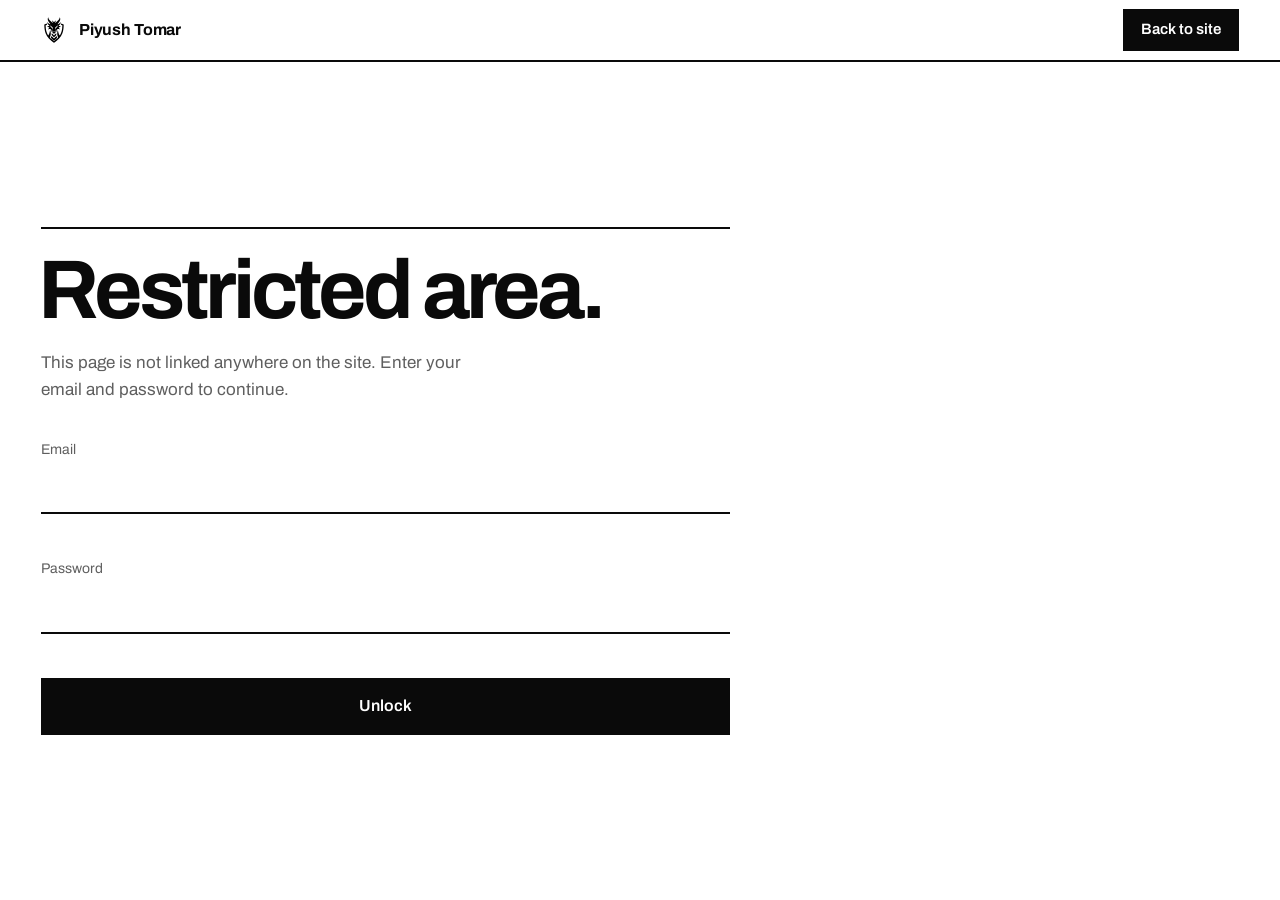
==== commit afd93e64: "Add files via upload" ====
--- a/contact-vault.html
+++ b/contact-vault.html
@@ -4,13 +4,14 @@
 <meta charset="UTF-8">
 <meta name="viewport" content="width=device-width, initial-scale=1, viewport-fit=cover">
 <meta name="robots" content="noindex, nofollow">
-<meta name="color-scheme" content="light">
+<meta name="color-scheme" content="dark">
 <title>Restricted — Piyush Tomar</title>
 <link rel="icon" type="image/png" href="Website_logo.png">
 <link rel="preconnect" href="https://fonts.googleapis.com">
 <link rel="preconnect" href="https://fonts.gstatic.com" crossorigin>
 <link href="https://fonts.googleapis.com/css2?family=Archivo:wdth,wght@100,400..800&display=swap" rel="stylesheet">
 <link rel="stylesheet" href="assets/style.css">
+<link rel="stylesheet" href="assets/theme.css">
 <style>
 body{min-height:100vh;display:flex;flex-direction:column}
 .v-main{flex:1;display:flex;align-items:center;padding:clamp(40px,8vw,96px) 0}
--- a/assets/style.css
+++ b/assets/style.css
@@ -1,191 +1,257 @@
-:root{--bg:#0a0a0a;--panel:rgba(255,255,255,.035);--brd:rgba(255,255,255,.09);--brd-hi:rgba(255,255,255,.18);--text:#ECEEF6;--dim:#9A9FB4;--faint:#5B5E70;
---accent:#6E7BFF;--soft:#9CA6FF;--deep:#4A55D6;--good:#5EE6B0;--warn:#F2C260;--sans:'Manrope',system-ui,sans-serif;--mono:'IBM Plex Mono',monospace;--ease:cubic-bezier(.16,.8,.24,1)}
-*,*::before,*::after{margin:0;padding:0;box-sizing:border-box}
-html{scroll-behavior:smooth;scroll-padding-top:90px;-webkit-text-size-adjust:100%}
-body{font-family:var(--sans);background:var(--bg);color:var(--text);line-height:1.6;overflow-x:clip;-webkit-font-smoothing:antialiased}
-body.loading{overflow:hidden}
-img{max-width:100%;display:block}a{color:inherit;text-decoration:none}button{font:inherit;border:0;background:none;color:inherit;cursor:pointer}ul{list-style:none}
-:focus-visible{outline:2px solid var(--soft);outline-offset:3px;border-radius:6px}
-.wrap{width:min(1120px,100% - 36px);margin-inline:auto;position:relative;z-index:2}
-section{padding:clamp(64px,10vw,120px) 0;position:relative;scroll-margin-top:84px}
-.aurora{position:fixed;inset:0 0 auto 0;width:100%;height:100svh;z-index:0;pointer-events:none;opacity:0;transition:opacity .25s linear;-webkit-mask:linear-gradient(#000 30%,transparent);mask:linear-gradient(#000 30%,transparent)}.aurora.on{opacity:calc(.75*var(--fade,1))}
-.dot-canvas{position:fixed;inset:0;z-index:0;pointer-events:none}
-body::after{content:'';position:fixed;inset:0;z-index:1;pointer-events:none;opacity:.05;mix-blend-mode:overlay;background-image:url("data:image/svg+xml,%3Csvg xmlns='http://www.w3.org/2000/svg' width='160' height='160'%3E%3Cfilter id='n'%3E%3CfeTurbulence type='fractalNoise' baseFrequency='.9' numOctaves='2' stitchTiles='stitch'/%3E%3C/filter%3E%3Crect width='100%25' height='100%25' filter='url(%23n)'/%3E%3C/svg%3E")}
-.scroll-progress{position:fixed;top:0;left:0;height:2px;width:0;background:linear-gradient(90deg,var(--soft),var(--accent));z-index:1000}
-.mark{display:inline-block;width:22px;height:22px;background:var(--text);-webkit-mask:url('[data-uri]') center/contain no-repeat;mask:url('[data-uri]') center/contain no-repeat}
-/* loader */
-#loader{position:fixed;inset:0;z-index:9999;background:var(--bg);display:grid;place-content:center;justify-items:center;gap:22px;transition:opacity .7s,visibility .7s}
-#loader .mark{width:64px;height:64px;background:var(--soft);animation:pulse 1.2s ease-in-out infinite}
-#loader .bar{width:160px;height:2px;background:var(--brd);border-radius:2px;overflow:hidden}#loader .bar i{display:block;height:100%;width:0;background:var(--accent);transition:width 1.1s var(--ease)}
-body:not(.loading) #loader{opacity:0;visibility:hidden}
-@keyframes pulse{50%{transform:scale(1.1);opacity:.7}}
-/* nav */
-#nav{position:fixed;top:max(12px,env(safe-area-inset-top));left:50%;transform:translateX(-50%);z-index:100;width:min(920px,100% - 24px);display:flex;align-items:center;justify-content:space-between;gap:12px;padding:8px 8px 8px 16px;border-radius:100px;border:1px solid var(--brd);background:rgba(10,11,16,.6);backdrop-filter:blur(16px);-webkit-backdrop-filter:blur(16px);transition:background .3s,border-color .3s}
-#nav.scrolled{background:rgba(10,11,16,.85);border-color:var(--brd-hi)}
-.brand{display:flex;align-items:center;gap:9px;font-weight:700;font-size:14px;white-space:nowrap}
-.links{display:none;gap:4px}.links a{padding:8px 13px;border-radius:100px;font-size:13.5px;color:var(--dim);transition:.2s}.links a:hover,.links a.on{color:var(--text);background:var(--panel)}
-.cta{padding:10px 18px;border-radius:100px;background:var(--text);color:#0a0b10;font-weight:700;font-size:13px}
-.right{display:flex;align-items:center;gap:6px}
-.burger{width:44px;height:44px;display:grid;place-content:center;gap:5px}.burger span{display:block;width:20px;height:2px;background:var(--text);transition:.3s}
-.burger.open span:nth-child(1){transform:translateY(7px) rotate(45deg)}.burger.open span:nth-child(2){opacity:0}.burger.open span:nth-child(3){transform:translateY(-7px) rotate(-45deg)}
-.sheet{position:fixed;inset:0;z-index:90;background:rgba(7,8,11,.96);backdrop-filter:blur(20px);display:flex;flex-direction:column;justify-content:center;gap:6px;padding:90px 28px env(safe-area-inset-bottom);height:100dvh;opacity:0;visibility:hidden;transition:.35s}
-.sheet.open{opacity:1;visibility:visible}.sheet a{font-size:30px;font-weight:800;letter-spacing:-.03em;padding:8px 0;transform:translateY(14px);opacity:0;transition:.5s var(--ease)}
-.sheet.open a{transform:none;opacity:1}.sheet a:nth-child(2){transition-delay:.05s}.sheet a:nth-child(3){transition-delay:.1s}.sheet a:nth-child(4){transition-delay:.15s}.sheet a:nth-child(5){transition-delay:.2s}
-@media(min-width:860px){.links{display:flex}.burger{display:none}.sheet{display:none}}
-/* type */
-.label{font-family:var(--mono);font-size:12px;color:var(--soft);margin-bottom:14px;display:block}
-h2.title{font-size:clamp(28px,5vw,48px);line-height:1.08;font-weight:800;letter-spacing:-.04em;max-width:18ch}
-.head{margin-bottom:clamp(30px,5vw,52px)}.head.c{text-align:center}.head.c .title{margin-inline:auto}
-.grad{background:linear-gradient(135deg,var(--soft),var(--accent) 60%,#5fd6e8);-webkit-background-clip:text;background-clip:text;color:transparent}
-.sr{filter:blur(6px);opacity:.25;transition:filter 1s var(--ease),opacity 1s var(--ease)}.sr.in{filter:none;opacity:1}
-.reveal{opacity:0;transform:translateY(20px);transition:opacity .8s var(--ease),transform .8s var(--ease),border-color .3s}.reveal.visible{opacity:1;transform:none}
-/* cards + spotlight */
-.card{position:relative;border:1px solid var(--brd);border-radius:20px;background:var(--panel);padding:24px;overflow:hidden}
-.card::before{content:'';position:absolute;inset:0;pointer-events:none;opacity:0;transition:opacity .3s;background:radial-gradient(360px circle at var(--mx,50%) var(--my,50%),rgba(110,123,255,.16),transparent 70%)}
-.card:hover{border-color:var(--brd-hi)}.card:hover::before{opacity:1}
-/* hero */
-.hero{min-height:100svh;display:flex;align-items:center;padding:120px 0 60px}
-.hero .wrap{display:grid;gap:44px}
-.badge{display:inline-flex;align-items:center;gap:8px;padding:7px 14px;border-radius:100px;border:1px solid var(--brd-hi);background:var(--panel);font-size:12.5px;color:var(--dim);position:relative;overflow:hidden;max-width:100%}
-.badge i{width:7px;height:7px;border-radius:50%;background:var(--good);box-shadow:0 0 10px var(--good);flex:none}
-.badge::after{content:'';position:absolute;inset:0;background:linear-gradient(110deg,transparent 35%,rgba(255,255,255,.16) 50%,transparent 65%);background-size:250% 100%;background-position:150% 0;animation:shine 3.6s linear infinite}
-@keyframes shine{to{background-position:-100% 0}}
-.hero h1{font-size:clamp(40px,8.4vw,84px);line-height:1;font-weight:800;letter-spacing:-.045em;margin:22px 0 20px}
-.hero h1 .sw{display:inline-block}.hero h1 .sc{display:inline-block;opacity:0;transform:translateY(.55em) rotateX(-70deg);filter:blur(8px);transition:opacity .7s var(--ease),transform .8s var(--ease),filter .7s var(--ease);transition-delay:calc(var(--i)*26ms)}
-.hero-copy.hero-in h1 .sc{opacity:1;transform:none;filter:none}
-.hero h1.split .grad{background:none;color:inherit}.hero h1.split .grad .sc{background:linear-gradient(135deg,var(--soft),var(--accent) 60%,#5fd6e8);-webkit-background-clip:text;background-clip:text;color:transparent}
-.hero p.lead{color:var(--dim);font-size:clamp(15px,2vw,18px);max-width:52ch}
-.hero-copy>*{opacity:0;transform:translateY(12px);transition:.8s var(--ease)}.hero-copy.hero-in>*{opacity:1;transform:none}.hero-copy.hero-in>.badge{transition-delay:.05s}.hero-copy>h1{opacity:1;transform:none}
-.btns{display:flex;flex-wrap:wrap;gap:12px;margin-top:30px}
-.btn{position:relative;isolation:isolate;display:inline-flex;align-items:center;justify-content:center;gap:8px;min-height:48px;padding:0 24px;border-radius:100px;font-weight:700;font-size:14px;transition:transform .2s,background .2s}
-.btn-primary{background:var(--accent);color:#fff}.btn-primary:hover{background:var(--deep)}
-.btn-primary::before{content:'';position:absolute;inset:-1.5px;border-radius:inherit;z-index:-1;background:conic-gradient(from var(--ang,0deg),transparent 0 70%,#fff 85%,transparent);animation:spin 4s linear infinite}
-@property --ang{syntax:'<angle>';inherits:false;initial-value:0deg}@keyframes spin{to{--ang:360deg}}
-.btn-ghost{border:1px solid var(--brd-hi)}.btn-ghost:hover{background:var(--panel)}
-/* console */
-.console{padding:0;background:rgba(12,13,19,.8);backdrop-filter:blur(10px);box-shadow:0 30px 80px rgba(0,0,0,.5),0 0 60px rgba(110,123,255,.12)}
-.c-bar{display:flex;align-items:center;gap:7px;padding:13px 16px;border-bottom:1px solid var(--brd);font-family:var(--mono);font-size:11px;color:var(--faint)}
-.c-bar i{width:9px;height:9px;border-radius:50%;background:var(--brd-hi)}.c-bar span{margin-left:8px;overflow:hidden;text-overflow:ellipsis;white-space:nowrap}
-.row{display:flex;justify-content:space-between;align-items:center;gap:12px;padding:14px 16px;border-bottom:1px solid var(--brd);animation:rowin .6s var(--ease) both;animation-delay:calc(var(--r)*.5s + 1.4s)}
-@keyframes rowin{from{opacity:0;transform:translateX(16px)}}
-.row b{display:block;font-size:13.5px}.row small{font-family:var(--mono);font-size:10.5px;color:var(--faint)}.row>div:last-child{text-align:right;flex:none}
-.amt{font-family:var(--mono);font-size:13px}
-.pill{display:inline-block;margin-top:4px;padding:2px 9px;border-radius:100px;font-size:10.5px;font-weight:700;background:rgba(94,230,176,.12);color:var(--good)}.pill.p{background:rgba(242,194,96,.12);color:var(--warn)}
-.c-foot{display:flex;justify-content:space-between;padding:16px;gap:12px}.c-foot span{font-size:11px;color:var(--faint)}.c-foot b{display:block;font-size:22px;letter-spacing:-.03em;color:var(--text)}
-@media(min-width:960px){.hero .wrap{grid-template-columns:1.15fr .85fr;align-items:center;gap:56px}}
-/* marquee */
-.mq{overflow:hidden;padding:18px 0;border-block:1px solid var(--brd);-webkit-mask:linear-gradient(90deg,transparent,#000 12%,#000 88%,transparent);mask:linear-gradient(90deg,transparent,#000 12%,#000 88%,transparent);position:relative;z-index:2}
-.marquee-track,.logo-marquee-track{display:flex;width:max-content;animation:mq 40s linear infinite}
-.marquee-track span{margin-right:36px;font-family:var(--mono);font-size:12.5px;color:var(--dim);white-space:nowrap}.marquee-track span::before{content:'';display:inline-block;width:6px;height:6px;border-radius:50%;background:var(--accent);margin-right:12px}
-.logo-marquee-track{animation-duration:30s}.logo-marquee-track .chip{width:170px;height:88px;margin-right:12px;display:grid;place-items:center;border:1px solid var(--brd);border-radius:16px;background:rgba(255,255,255,.92);flex:none}.chip img{max-height:38px;width:auto}
-@keyframes mq{to{transform:translateX(-50%)}}
-/* about */
-.about{display:grid;gap:36px}.about p{color:var(--dim);margin-bottom:16px;max-width:60ch}
-.facts{display:grid;grid-template-columns:repeat(3,1fr);gap:12px;margin-top:26px}.facts div{padding-top:14px;border-top:1px solid var(--brd)}.facts small{display:block;font-family:var(--mono);font-size:11px;color:var(--faint)}.facts b{font-size:14px}
-.photo{border-radius:24px;overflow:hidden;border:1px solid var(--brd-hi);max-width:340px;aspect-ratio:4/5;background:var(--panel)}.photo img{width:100%;height:100%;object-fit:cover}
-.photo.noimg{display:grid;place-items:center}.photo.noimg::before{content:'';width:38%;aspect-ratio:1;background:var(--soft);opacity:.5;-webkit-mask:url('[data-uri]') center/contain no-repeat;mask:url('[data-uri]') center/contain no-repeat}
-@media(min-width:860px){.about{grid-template-columns:1.2fr .8fr;align-items:center;gap:64px}.photo{justify-self:end}}
-/* tabs */
-.tabs{display:flex;gap:8px;overflow-x:auto;padding-bottom:12px;margin-bottom:20px;scrollbar-width:none;-webkit-overflow-scrolling:touch}.tabs::-webkit-scrollbar{display:none}
-.tab{flex:none;padding:11px 18px;min-height:44px;border-radius:100px;border:1px solid var(--brd);font-size:13.5px;font-weight:600;color:var(--dim);transition:.25s}
-.tab[aria-selected=true]{background:var(--text);color:#0a0b10;border-color:var(--text)}
-.panel{display:none}.panel.on{display:block;animation:fadeup .5s var(--ease)}@keyframes fadeup{from{opacity:0;transform:translateY(12px)}}
-.panel h3{font-size:clamp(20px,3vw,28px);letter-spacing:-.03em}.panel .meta{display:flex;flex-wrap:wrap;gap:6px 16px;color:var(--dim);font-size:13.5px;margin:6px 0 18px}.panel .meta span:last-child{font-family:var(--mono);font-size:12px;color:var(--soft)}
-.panel li{position:relative;padding-left:20px;margin-bottom:9px;color:var(--dim);font-size:14.5px;max-width:78ch}.panel li::before{content:'';position:absolute;left:0;top:.7em;width:8px;height:1.5px;background:var(--accent)}
-.tags{display:flex;flex-wrap:wrap;gap:7px;margin-top:18px}.tags span{padding:4px 11px;border-radius:100px;border:1px solid var(--brd);font-family:var(--mono);font-size:11px;color:var(--dim)}
-/* grids */
-.grid{display:grid;gap:14px}.proj h3,.cap h3,.step h3{font-size:18px;letter-spacing:-.02em;margin-bottom:6px}.proj .m{font-family:var(--mono);font-size:11px;color:var(--soft);display:flex;justify-content:space-between;gap:10px;margin-bottom:12px}
-.proj .sub{color:var(--dim);font-size:13.5px;margin-bottom:12px}.proj li{color:var(--dim);font-size:13.5px;margin-bottom:6px;padding-left:16px;position:relative}.proj li::before{content:'›';position:absolute;left:0;color:var(--accent)}
-.cap p,.step p{color:var(--dim);font-size:14px}.ic{width:40px;height:40px;border-radius:12px;display:grid;place-items:center;background:rgba(110,123,255,.14);color:var(--soft);font-size:18px;margin-bottom:16px}
-.step b{font-family:var(--mono);font-size:12px;color:var(--soft);display:block;margin-bottom:14px}
-@media(min-width:700px){.g2{grid-template-columns:1fr 1fr}.g3{grid-template-columns:repeat(3,1fr)}.wide{grid-column:span 2}}
-@media(min-width:700px) and (max-width:999px){.g3.caps{grid-template-columns:1fr 1fr}}
-/* stats + cred */
-.stats{display:grid;grid-template-columns:1fr 1fr;gap:12px;margin-bottom:14px}.stat{text-align:center;padding:26px 12px}.stat b{display:block;font-size:clamp(30px,6vw,52px);font-weight:800;letter-spacing:-.04em;line-height:1}.stat span{font-size:12.5px;color:var(--dim)}
-@media(min-width:700px){.stats{grid-template-columns:repeat(4,1fr)}}
-.card h4{font-size:16px;margin-bottom:14px}.li{display:flex;justify-content:space-between;gap:12px;padding:12px 0;border-top:1px solid var(--brd);font-size:14px;color:var(--dim)}.li em{font-style:normal;color:var(--good)}.li div b{display:block;color:var(--text);font-size:14.5px}.li small{font-family:var(--mono);font-size:11px;color:var(--faint)}
-/* faq */
-.faq{max-width:760px;margin-inline:auto}.fq{border-bottom:1px solid var(--brd)}.fq button{width:100%;min-height:60px;display:flex;justify-content:space-between;align-items:center;gap:16px;text-align:left;font-weight:600;font-size:15.5px}
-.fq i{font-style:normal;font-size:22px;color:var(--soft);transition:transform .3s}.fq.open i{transform:rotate(45deg)}.fq .a{display:grid;grid-template-rows:0fr;transition:grid-template-rows .4s var(--ease)}.fq.open .a{grid-template-rows:1fr}.fq .a p{overflow:hidden;color:var(--dim);font-size:14.5px}.fq.open .a p{padding-bottom:20px}
-/* cta + contact */
-.banner{text-align:center;padding:clamp(40px,8vw,84px) 22px;border-radius:28px;background:radial-gradient(ellipse at 50% 0,rgba(110,123,255,.22),transparent 70%),var(--panel);border:1px solid var(--brd-hi)}
-.banner .title{margin:0 auto 14px;max-width:16ch}.banner p{color:var(--dim);max-width:46ch;margin:0 auto}.banner .btns{justify-content:center}
-.contact{display:grid;gap:30px}.crow{display:flex;justify-content:space-between;gap:12px;padding:16px 0;border-top:1px solid var(--brd);flex-wrap:wrap}.crow small{font-family:var(--mono);font-size:11px;color:var(--faint)}.crow b{font-size:15px;overflow-wrap:anywhere}a.crow:hover b{color:var(--soft)}
-.field{margin-bottom:14px}.field label{display:block;font-size:12px;color:var(--dim);margin-bottom:6px}.field input,.field textarea{width:100%;background:rgba(0,0,0,.35);border:1px solid var(--brd);border-radius:12px;padding:13px 14px;color:var(--text);font:inherit;font-size:16px;transition:.2s}
-.field input:focus,.field textarea:focus{outline:0;border-color:var(--accent);box-shadow:0 0 0 3px rgba(110,123,255,.18)}.field textarea{min-height:120px;resize:vertical}
-.two{display:grid;gap:0 14px}.ok{display:none;margin-top:12px;color:var(--good);font-size:13.5px}.ok.show{display:block}
-@media(min-width:560px){.two{grid-template-columns:1fr 1fr}}@media(min-width:880px){.contact{grid-template-columns:.9fr 1.1fr;gap:56px}}
-footer{border-top:1px solid var(--brd);padding:44px 0 calc(28px + env(safe-area-inset-bottom));position:relative;z-index:2}
-.fg{display:grid;gap:28px;grid-template-columns:1fr 1fr}.fg>div:first-child{grid-column:1/-1}.fg p{color:var(--dim);font-size:13px;max-width:44ch;margin-top:10px}.fg h5{font-size:13px;margin-bottom:8px}.fg a{display:block;padding:5px 0;font-size:13px;color:var(--dim)}.fg a:hover{color:var(--text)}
-.fb{display:flex;justify-content:space-between;flex-wrap:wrap;gap:10px;margin-top:34px;padding-top:20px;border-top:1px solid var(--brd);font-size:12px;color:var(--faint)}
-@media(min-width:760px){.fg{grid-template-columns:2fr 1fr 1fr 1fr}.fg>div:first-child{grid-column:auto}}
-.spark-box{position:fixed;inset:0;z-index:9997;pointer-events:none;overflow:hidden}.spark{position:absolute;width:2px;height:10px;margin:-5px 0 0 -1px;border-radius:2px;background:var(--soft);transform:rotate(var(--a));animation:spark .55s var(--ease) forwards}
-@keyframes spark{to{transform:rotate(var(--a)) translateY(-34px) scaleY(.2);opacity:0}}
-@media(prefers-reduced-motion:reduce){*{animation-duration:.01ms!important;transition-duration:.01ms!important}html{scroll-behavior:auto}.hero h1 .sc,.sr,.reveal,.hero-copy>*{opacity:1!important;transform:none!important;filter:none!important}.aurora,.spark-box{display:none}}
-
-/* ---- pro.reactbits-style layout ---- */
-.hero{min-height:auto;padding:130px 0 40px;text-align:center}.hero .wrap{display:block}
-.hero-copy{max-width:860px;margin-inline:auto}.hero h1{font-size:clamp(40px,9vw,92px);margin-inline:auto}.hero p.lead{margin-inline:auto}.hero .btns{justify-content:center}
-.hero::before{content:'';position:absolute;inset:0;pointer-events:none;background:linear-gradient(var(--brd) 1px,transparent 1px) 0 0/72px 72px,linear-gradient(90deg,var(--brd) 1px,transparent 1px) 0 0/72px 72px;opacity:.35;-webkit-mask:radial-gradient(ellipse 70% 60% at 50% 20%,#000,transparent);mask:radial-gradient(ellipse 70% 60% at 50% 20%,#000,transparent)}
-.badge b{padding:2px 9px;border-radius:100px;background:var(--accent);color:#fff;font-size:11px}
-.frame{margin:clamp(40px,7vw,72px) auto 0;max-width:1000px;padding:10px;border:1px solid var(--brd-hi);border-radius:28px;background:rgba(255,255,255,.03);box-shadow:0 50px 120px rgba(0,0,0,.6),0 0 100px rgba(110,123,255,.14);text-align:left;opacity:0;transform:translateY(30px) scale(.98);animation:framein 1.1s var(--ease) 1.2s forwards}
-@keyframes framein{to{opacity:1;transform:none}}
-.frame .console{border-radius:20px;background:#0d0e14}.c-grid{display:grid}
-.side{padding:18px;display:flex;flex-direction:column;gap:8px;border-top:1px solid var(--brd);background:rgba(110,123,255,.04)}.side span{font-size:11.5px;color:var(--faint)}.side b{font-size:34px;letter-spacing:-.04em;line-height:1}
-.bars{display:flex;align-items:flex-end;gap:6px;height:80px;margin:6px 0 12px}.bars i{flex:1;height:var(--h);border-radius:5px 5px 2px 2px;background:linear-gradient(var(--soft),var(--deep));transform-origin:bottom;animation:bar 1s var(--ease) both;animation-delay:1.8s}@keyframes bar{from{transform:scaleY(0)}}
-.meter{height:6px;border-radius:6px;background:var(--brd);overflow:hidden}.meter i{display:block;width:98.4%;height:100%;background:linear-gradient(90deg,var(--accent),var(--good));animation:meter 1.6s var(--ease) 2s both}@keyframes meter{from{width:0}}
-@media(min-width:760px){.c-grid{grid-template-columns:1.5fr 1fr}.side{border-top:0;border-left:1px solid var(--brd)}}
-.tile b{display:block;font-size:clamp(38px,5vw,56px);font-weight:800;letter-spacing:-.04em;line-height:1;margin-bottom:12px;background:linear-gradient(180deg,#fff,var(--soft));-webkit-background-clip:text;background-clip:text;color:transparent}
-.rail-hint{display:none}
-#projects .grid{display:flex;overflow-x:auto;scroll-snap-type:x mandatory;gap:14px;padding:4px 2px 18px;scrollbar-width:thin;-webkit-overflow-scrolling:touch}
-#projects .proj{flex:0 0 min(86%,420px);scroll-snap-align:start;padding-top:0}
-#projects .proj .m{margin-top:140px}
-#projects .proj::after{content:'';position:absolute;left:10px;right:10px;top:10px;height:130px;border-radius:14px;pointer-events:none;background:radial-gradient(circle at 20% 30%,rgba(158,166,255,.55),transparent 55%),radial-gradient(circle at 80% 70%,rgba(94,230,176,.3),transparent 55%),#11121a;border:1px solid var(--brd)}
-@media(prefers-reduced-motion:reduce){.frame{opacity:1;transform:none;animation:none}}
-
-/* ===== v5 polish ===== */
-.hero{position:relative}
-.hero-bg{position:absolute;inset:0;overflow:hidden;pointer-events:none;z-index:0;-webkit-mask:linear-gradient(#000 55%,transparent);mask:linear-gradient(#000 55%,transparent)}
-.hero-bg .aurora,.hero-bg .dot-canvas{position:absolute;inset:0;width:100%;height:100%;-webkit-mask:none;mask:none}
-.hero-bg .aurora.on{opacity:.7}
-.hero .wrap{position:relative;z-index:2}
-h2.title{max-width:22ch;text-wrap:balance}.head.c .title,.banner .title{margin-inline:auto}p,li{text-wrap:pretty}.hero h1{text-wrap:balance}
-/* loader */
-#loader{gap:22px;clip-path:inset(0);transition:clip-path .9s var(--ease),visibility 0s .9s}
-body:not(.loading) #loader{opacity:1;clip-path:inset(0 0 100% 0);visibility:hidden}
-#loader .mark{width:72px;height:72px;animation:none;background:linear-gradient(var(--soft),var(--accent)) left bottom/100% var(--p,0%) no-repeat,rgba(255,255,255,.1)}
-#loader .bar i{transition:none}.pct{font-family:var(--mono);font-size:13px;color:var(--faint)}.pct b{color:var(--text);font-weight:500;display:inline-block;min-width:2ch;text-align:right}
-/* buttons */
-.btn::before,.btn-primary::before{content:none;animation:none}
-.btn,.cta{position:relative;overflow:hidden;transition:transform .35s var(--ease),background .3s,box-shadow .3s,border-color .3s}
-.btn-primary{background:linear-gradient(180deg,#8f99ff,#5a67f0);box-shadow:inset 0 1px 0 rgba(255,255,255,.35),0 8px 24px rgba(90,103,240,.35)}
-.btn-primary:hover{background:linear-gradient(180deg,#9ea7ff,#6572f5);box-shadow:inset 0 1px 0 rgba(255,255,255,.4),0 12px 34px rgba(90,103,240,.5)}
-.btn-primary::after,.cta::after{content:'';position:absolute;top:0;bottom:0;left:-60%;width:40%;background:linear-gradient(100deg,transparent,rgba(255,255,255,.32),transparent);transform:skewX(-20deg);transition:left .8s var(--ease);pointer-events:none}
-.btn-primary:hover::after,.cta:hover::after{left:130%}
-.ar{display:inline-block;transition:transform .35s var(--ease)}.btn:hover .ar,.cta:hover .ar{transform:translateX(4px)}
-.cta:hover{box-shadow:0 0 0 4px rgba(255,255,255,.12)}.btn:active,.cta:active{transform:scale(.97)}
-.badge::after{background:linear-gradient(110deg,transparent 35%,rgba(255,255,255,.07) 50%,transparent 65%);background-size:250% 100%}
-.badge{text-align:left;line-height:1.4}
-/* hero entrance only starts after the loader */
-.row{animation:none;opacity:0}.frame{animation:none}.bars i{animation:none}.meter i{animation:none;transform:scaleX(0);transform-origin:left}
-.hero-copy.hero-in+.frame{animation:framein 1s var(--ease) .2s forwards}
-.hero-copy.hero-in+.frame .row{animation:rowin .6s var(--ease) both;animation-delay:calc(var(--r)*.12s + .55s)}
-.hero-copy.hero-in+.frame .bars i{animation:bar .9s var(--ease) .9s both}
-.hero-copy.hero-in+.frame .meter i{animation:meterx 1.4s var(--ease) 1s both}
-@keyframes meterx{to{transform:none}}
-/* logos */
-.logos{display:grid;grid-template-columns:repeat(2,1fr);gap:12px}
-.logos .chip{height:96px;border:1px solid var(--brd);border-radius:18px;background:var(--panel);display:grid;place-items:center;transition:transform .4s var(--ease),border-color .3s,background .3s}
-.logos .chip:hover{border-color:var(--brd-hi);background:rgba(255,255,255,.06);transform:translateY(-3px)}
-.logos .chip img{max-height:38px;max-width:72%;width:auto;height:auto;filter:brightness(0) invert(1);opacity:.8;transition:opacity .3s}.logos .chip:hover img{opacity:1}
-@media(max-width:599px){.logos .chip:last-child:nth-child(odd){grid-column:1/-1}}
-@media(min-width:600px){.logos{grid-template-columns:repeat(3,1fr)}}@media(min-width:900px){.logos{grid-template-columns:repeat(5,1fr)}}
-@media(max-width:600px){.badge{font-size:12px}.hero{padding-top:110px}}
-@media(prefers-reduced-motion:reduce){.frame,.row{opacity:1!important;animation:none!important;transform:none!important}.meter i{transform:none!important}}
-
-@keyframes rowin{from{opacity:0;transform:translateX(16px)}to{opacity:1;transform:none}}
-.glow{position:absolute;border-radius:50%;pointer-events:none;will-change:transform}
-.gl1{left:-12%;top:6%;width:72%;height:52%;background:radial-gradient(closest-side,rgba(110,123,255,.38),transparent);animation:d1 20s ease-in-out infinite alternate}
-.gl2{right:-14%;top:22%;width:62%;height:46%;background:radial-gradient(closest-side,rgba(58,196,230,.2),transparent);animation:d2 24s ease-in-out infinite alternate}
-.gl3{left:22%;top:-8%;width:54%;height:42%;background:radial-gradient(closest-side,rgba(150,110,255,.26),transparent);animation:d3 28s ease-in-out infinite alternate}
-@keyframes d1{to{transform:translate3d(14%,8%,0) scale(1.15)}}@keyframes d2{to{transform:translate3d(-16%,-6%,0) scale(1.1)}}@keyframes d3{to{transform:translate3d(-10%,14%,0) scale(1.2)}}
+/* ==========================================================================
+   Piyush Tomar — Swiss style
+   12-column modular grid · grotesque sans · black on white · one red accent
+   Tokens live in :root. Change them and the whole site (and vault) follows.
+   ========================================================================== */
+:root{
+  --paper:#ffffff;
+  --ink:#0a0a0a;
+  --grey:#5f5f5f;
+  --mute:#8c8c8c;
+  --rule:#d9d9d9;
+  --tint:#f3f3f1;
+  --red:#e30613;
+  --sans:'Archivo','Helvetica Neue',Helvetica,'Nimbus Sans',Arial,sans-serif;
+  --gutter:24px;
+  --edge:clamp(16px,3.2vw,48px);
+  --max:1480px;
+  --rule-w:2px;
+}
+*,*::before,*::after{box-sizing:border-box}
+html{-webkit-text-size-adjust:100%;scroll-behavior:smooth;scroll-padding-top:72px}
+body{margin:0;background:var(--paper);color:var(--ink);font-family:var(--sans);font-size:17px;line-height:1.55;
+  font-feature-settings:"kern","liga","tnum" 0;-webkit-font-smoothing:antialiased;text-rendering:optimizeLegibility}
+h1,h2,h3,h4,p,ul,ol,dl,dd,figure{margin:0;padding:0}
+ul,ol{list-style:none}
+img{display:block;max-width:100%}
+a{color:inherit;text-decoration:none}
+button,input,textarea{font:inherit;color:inherit}
+::selection{background:var(--ink);color:var(--paper)}
+:focus-visible{outline:3px solid var(--red);outline-offset:3px}
+.skip{position:absolute;left:var(--edge);top:-80px;background:var(--ink);color:var(--paper);padding:10px 16px;z-index:100}
+.skip:focus{top:10px}
+
+.wrap{max-width:var(--max);margin:0 auto;padding:0 var(--edge)}
+.grid{display:grid;grid-template-columns:repeat(12,minmax(0,1fr));column-gap:var(--gutter)}
+
+/* ---------- Header ---------- */
+.top{position:sticky;top:0;z-index:50;background:var(--paper);border-bottom:var(--rule-w) solid var(--ink)}
+.top .wrap{display:flex;align-items:center;justify-content:space-between;height:60px}
+.brand{display:flex;align-items:center;gap:12px;font-weight:700;font-size:16px;letter-spacing:-.01em}
+.mark{width:26px;height:26px;object-fit:contain;filter:invert(1);flex:none}
+.nav{display:flex;gap:clamp(16px,2.4vw,36px);font-size:15px;font-weight:500}
+.nav a{position:relative;padding:6px 0}
+.nav a::after{content:"";position:absolute;left:0;right:0;bottom:0;height:2px;background:var(--red);transform:scaleX(0);transform-origin:left;transition:transform .2s}
+.nav a:hover::after,.nav a.on::after{transform:scaleX(1)}
+.top-cta{background:var(--ink);color:var(--paper);padding:9px 18px;font-weight:600;font-size:15px;transition:background .15s}
+.top-cta:hover{background:var(--red)}
+.burger{display:none;background:none;border:0;padding:10px;margin-right:-10px;cursor:pointer}
+.burger span{display:block;width:24px;height:2px;background:var(--ink);margin:5px 0;transition:transform .2s,opacity .2s}
+.burger.open span:nth-child(1){transform:translateY(7px) rotate(45deg)}
+.burger.open span:nth-child(2){opacity:0}
+.burger.open span:nth-child(3){transform:translateY(-7px) rotate(-45deg)}
+.sheet{display:none}
+.right{display:flex;align-items:center;gap:20px}
+
+/* ---------- Hero ---------- */
+.hero{padding:clamp(48px,8vw,110px) 0 0}
+.hero h1{grid-column:1/-1;font-weight:700;font-size:clamp(3.1rem,11.2vw,11rem);line-height:.9;letter-spacing:-.045em;margin-left:-.04em;text-wrap:balance}
+.hero h1 span{display:block}
+.hero-lead{grid-column:1/8;margin-top:clamp(32px,5vw,72px);font-size:clamp(1.25rem,2.1vw,1.75rem);line-height:1.3;letter-spacing:-.015em;font-weight:500;max-width:34em;text-wrap:pretty}
+.hero-actions{grid-column:9/-1;margin-top:clamp(32px,5vw,72px);display:flex;flex-direction:column;align-items:flex-start;gap:16px;justify-content:flex-end}
+.btn{display:inline-block;background:var(--ink);color:var(--paper);padding:16px 28px;font-weight:600;font-size:16px;border:0;cursor:pointer;transition:background .15s}
+.btn:hover{background:var(--red)}
+.link{font-weight:600;border-bottom:2px solid var(--ink);padding-bottom:2px;transition:border-color .15s,color .15s}
+.link:hover{border-color:var(--red);color:var(--red)}
+.spec{margin-top:clamp(48px,7vw,104px);border-top:var(--rule-w) solid var(--ink)}
+.spec .grid{padding:0}
+.spec-cell{grid-column:span 3;padding:18px 0 28px}
+.spec-cell dt{font-size:14px;color:var(--grey);margin-bottom:6px}
+.spec-cell dd{font-size:18px;font-weight:600;letter-spacing:-.01em;line-height:1.3}
+.spec-cell dd small{display:block;font-size:14px;font-weight:400;color:var(--grey);margin-top:2px}
+
+/* load: rules draw once, headline settles */
+@keyframes draw{from{transform:scaleX(0)}to{transform:scaleX(1)}}
+@keyframes rise{from{opacity:0;transform:translateY(.18em)}to{opacity:1;transform:none}}
+.hero h1 span{animation:rise .7s cubic-bezier(.2,.7,.2,1) both}
+.hero h1 span:nth-child(2){animation-delay:.08s}
+.hero h1 span:nth-child(3){animation-delay:.16s}
+.spec{position:relative;border-top:0}
+.spec::before{content:"";position:absolute;left:0;right:0;top:0;height:var(--rule-w);background:var(--ink);transform-origin:left;animation:draw .9s .25s cubic-bezier(.6,0,.2,1) both}
+
+/* ---------- Section pattern: label column + body ---------- */
+.sec{border-top:var(--rule-w) solid var(--ink);padding:22px 0 clamp(72px,10vw,140px)}
+.sec>.wrap>.grid{row-gap:32px}
+.sec-label{grid-column:1/4;font-weight:600;font-size:15px;display:flex;align-items:flex-start;gap:10px;padding-top:6px}
+.sec-label::before{content:"";width:11px;height:11px;background:var(--red);margin-top:6px;flex:none}
+.sec-body{grid-column:4/-1;min-width:0}
+.sec h2{font-weight:700;font-size:clamp(2.1rem,4.6vw,4.2rem);line-height:1;letter-spacing:-.04em;max-width:15em;text-wrap:balance;margin-bottom:clamp(36px,5vw,72px)}
+h3{font-weight:700;letter-spacing:-.02em;line-height:1.15}
+p{max-width:62ch;text-wrap:pretty}
+
+/* ---------- Figures ---------- */
+.figures{border-top:var(--rule-w) solid var(--ink);border-bottom:var(--rule-w) solid var(--ink)}
+.figures-in{display:grid;grid-template-columns:repeat(4,minmax(0,1fr))}
+.fig{padding:28px var(--gutter) 30px;border-left:1px solid var(--rule)}
+.fig:first-child{border-left:0;padding-left:0}
+.fig b{display:block;font-size:clamp(3rem,7.5vw,7rem);font-weight:700;letter-spacing:-.06em;line-height:.95;margin-bottom:14px}
+.fig span{display:block;font-size:15px;color:var(--grey);max-width:16ch;line-height:1.35}
+
+/* ---------- About ---------- */
+.about-lead{font-size:clamp(1.5rem,2.8vw,2.5rem);font-weight:600;line-height:1.14;letter-spacing:-.03em;max-width:24em;margin-bottom:36px;text-wrap:balance}
+.about-cols{display:grid;grid-template-columns:repeat(2,minmax(0,1fr));gap:var(--gutter)}
+.about-cols p{color:#2b2b2b}
+.about-aside{grid-column:1/4;grid-row:2}
+.about-aside-note{font-size:14px;color:var(--grey);margin-top:12px}
+.portrait{aspect-ratio:4/5;background:var(--tint);position:relative;overflow:hidden}
+.portrait img{width:100%;height:100%;object-fit:cover}
+.portrait.noimg::after{content:"PT";position:absolute;inset:0;display:grid;place-items:center;font-size:6rem;font-weight:700;letter-spacing:-.06em;color:var(--ink)}
+.about-body{grid-column:4/-1;grid-row:1/3}
+.about-top .sec-label{grid-column:1/4}
+.dl{margin-top:48px;border-top:1px solid var(--ink)}
+.dl div{display:grid;grid-template-columns:minmax(120px,1fr) 3fr;gap:var(--gutter);padding:14px 0;border-bottom:1px solid var(--rule)}
+.dl dt{color:var(--grey);font-size:15px}
+.dl dd{font-weight:600}
+
+/* ---------- Experience ---------- */
+.job{display:grid;grid-template-columns:minmax(150px,1fr) 3fr;column-gap:var(--gutter);padding:28px 0 36px;border-top:1px solid var(--ink)}
+.job:last-child{border-bottom:1px solid var(--ink)}
+.job-date{font-size:15px;color:var(--grey);padding-top:4px}
+.job-now{display:inline-block;margin-top:8px;font-size:13px;font-weight:600;background:var(--red);color:#fff;padding:2px 8px}
+.job h3{font-size:clamp(1.5rem,2.4vw,2.1rem)}
+.job-org{color:var(--grey);margin:4px 0 18px}
+.job ul{display:grid;gap:9px;max-width:62ch}
+.job li{padding-left:20px;position:relative}
+.job li::before{content:"";position:absolute;left:0;top:.62em;width:8px;height:2px;background:var(--ink)}
+.tags{display:flex;flex-wrap:wrap;gap:8px;margin-top:20px}
+.tags span{font-size:14px;border:1px solid var(--ink);padding:3px 11px}
+
+/* ---------- Projects & modular grids ---------- */
+.mod{display:grid;grid-template-columns:repeat(2,minmax(0,1fr));border-top:1px solid var(--ink)}
+.mod.three{grid-template-columns:repeat(3,minmax(0,1fr))}
+.cell{padding:26px var(--gutter) 40px;border-bottom:1px solid var(--ink);border-left:1px solid var(--rule)}
+.mod>.cell:nth-child(2n+1){border-left:0;padding-left:0}
+.mod.three>.cell:nth-child(2n+1){border-left:1px solid var(--rule);padding-left:var(--gutter)}
+.mod.three>.cell:nth-child(3n+1){border-left:0;padding-left:0}
+.cell .meta{display:flex;justify-content:space-between;gap:12px;font-size:14px;color:var(--grey);margin-bottom:34px}
+.cell h3{font-size:clamp(1.3rem,1.9vw,1.7rem);margin-bottom:6px}
+.cell .sub{color:var(--grey);margin-bottom:16px;font-size:16px}
+.cell ul{display:grid;gap:8px}
+.cell li{padding-left:20px;position:relative;font-size:16px}
+.cell li::before{content:"";position:absolute;left:0;top:.62em;width:8px;height:2px;background:var(--ink)}
+.cell p{font-size:16px;color:#2b2b2b}
+.cell h3+p{margin-top:10px}
+
+/* process: a true sequence, so numbered */
+.step b{display:block;font-size:clamp(3.5rem,6vw,5.5rem);letter-spacing:-.06em;line-height:.9;margin-bottom:28px;font-weight:700}
+
+/* ---------- Tools ---------- */
+.tools{display:grid;grid-template-columns:repeat(5,minmax(0,1fr));border-top:1px solid var(--ink);border-bottom:1px solid var(--ink)}
+.tool{min-width:0;display:grid;place-items:center;padding:32px 16px;border-left:1px solid var(--rule);aspect-ratio:1.6/1}
+.tool:first-child{border-left:0}
+.tool img{width:100%;max-width:150px;min-width:0;height:auto;filter:grayscale(1) contrast(1.1);opacity:.85;transition:filter .2s,opacity .2s}
+.tool:hover img{filter:none;opacity:1}
+.tools-note{font-size:14px;color:var(--grey);margin-top:14px}
+
+/* ---------- Credentials ---------- */
+.rows{border-top:1px solid var(--ink)}
+.rows h3{font-size:1.25rem;margin-bottom:18px}
+.row{display:flex;justify-content:space-between;gap:20px;padding:14px 0;border-top:1px solid var(--rule)}
+.row:first-of-type{border-top:0}
+.row span:first-child{max-width:40ch}
+.row small{color:var(--grey);font-size:14px;white-space:nowrap}
+.row b{display:block;font-weight:600}
+.row em{font-style:normal;color:var(--red);font-weight:700}
+.cred-col{padding-top:22px}
+.cols2{display:grid;grid-template-columns:1fr 1fr;gap:var(--gutter)}
+
+/* ---------- FAQ ---------- */
+.faq details{border-top:1px solid var(--ink)}
+.faq details:last-child{border-bottom:1px solid var(--ink)}
+.faq summary{list-style:none;cursor:pointer;display:flex;justify-content:space-between;align-items:center;gap:24px;padding:22px 0;font-weight:600;font-size:clamp(1.1rem,1.6vw,1.4rem);letter-spacing:-.015em}
+.faq summary::-webkit-details-marker{display:none}
+.faq summary::after{content:"+";font-size:1.8rem;font-weight:400;line-height:1;flex:none;transition:transform .2s}
+.faq details[open] summary::after{content:"\2212";color:var(--red)}
+.faq summary:hover{color:var(--red)}
+.faq .a{padding:0 0 26px;max-width:62ch;color:#2b2b2b}
+
+/* ---------- Contact ---------- */
+.contact{display:grid;grid-template-columns:5fr 6fr;gap:clamp(32px,6vw,96px)}
+.big-mail{display:block;font-size:clamp(1.15rem,2vw,1.85rem);font-weight:700;letter-spacing:-.03em;line-height:1.1;overflow-wrap:anywhere;margin-bottom:36px;border-bottom:2px solid var(--ink);padding-bottom:14px;transition:color .15s,border-color .15s}
+.big-mail:hover{color:var(--red);border-color:var(--red)}
+.clist{border-top:1px solid var(--ink)}
+.clist a,.clist div{display:grid;grid-template-columns:110px 1fr;gap:var(--gutter);padding:13px 0;border-bottom:1px solid var(--rule)}
+.clist small{color:var(--grey);font-size:15px}
+.clist b{font-weight:600}
+.clist a:hover b{color:var(--red)}
+form{display:grid;gap:22px}
+.two{display:grid;grid-template-columns:1fr 1fr;gap:var(--gutter)}
+.field label{display:block;font-size:14px;color:var(--grey);margin-bottom:4px}
+.field input,.field textarea{width:100%;background:transparent;border:0;border-bottom:2px solid var(--ink);border-radius:0;padding:10px 0;font-size:18px;outline:0;transition:border-color .15s}
+.field textarea{min-height:150px;resize:vertical;line-height:1.5}
+.field input:focus,.field textarea:focus{border-color:var(--red)}
+.ok{display:none;font-weight:600;border-left:4px solid var(--red);padding:6px 0 6px 14px}
+.ok.show{display:block}
+
+/* ---------- Footer ---------- */
+footer{background:var(--ink);color:var(--paper);padding:56px 0 28px}
+.foot-name{grid-column:1/-1;font-weight:700;font-size:clamp(2.6rem,10vw,9.5rem);letter-spacing:-.06em;line-height:.9;margin:0 0 56px -.04em}
+.fcol{grid-column:span 3}
+.fcol h4{font-size:14px;font-weight:500;color:#9a9a9a;margin-bottom:12px}
+.fcol a,.fcol p{display:block;padding:3px 0;font-size:16px;color:var(--paper)}
+.fcol a:hover{color:var(--red)}
+.fcol p{color:#cfcfcf;max-width:30ch}
+.fbase{display:flex;justify-content:space-between;gap:16px;flex-wrap:wrap;border-top:1px solid #333;margin-top:56px;padding-top:20px;font-size:14px;color:#9a9a9a}
+.fbase a:hover{color:var(--red)}
+
+/* ---------- Responsive ---------- */
+@media (max-width:1000px){
+  .spec-cell{grid-column:span 6}
+  .sec-label{grid-column:1/-1;padding-top:0}
+  .sec-body{grid-column:1/-1}
+  .hero-lead{grid-column:1/-1}
+  .hero-actions{grid-column:1/-1;flex-direction:row;align-items:center;gap:28px;margin-top:28px}
+  .contact,.cols2{grid-template-columns:1fr}
+  .about-aside,.about-body{grid-column:1/-1}
+  .about-aside{grid-row:auto;max-width:360px}
+  .about-body{grid-row:auto}
+  .fcol{grid-column:span 6;margin-bottom:28px}
+}
+@media (max-width:820px){
+  .nav,.top-cta{display:none}
+  .burger{display:block}
+  .sheet{display:block;position:fixed;inset:62px 0 0;background:var(--paper);z-index:49;padding:12px var(--edge) 40px;transform:translateY(-8px);opacity:0;visibility:hidden;transition:opacity .2s,transform .2s,visibility .2s;overflow:auto}
+  .sheet.open{opacity:1;visibility:visible;transform:none}
+  .sheet a{display:block;font-size:2rem;font-weight:700;letter-spacing:-.04em;padding:14px 0;border-bottom:1px solid var(--ink)}
+  .sheet a:hover{color:var(--red)}
+  .figures-in{grid-template-columns:repeat(2,minmax(0,1fr))}
+  .fig:nth-child(odd){border-left:0;padding-left:0}
+  .fig:nth-child(n+3){border-top:1px solid var(--rule)}
+  .mod,.mod.three{grid-template-columns:1fr}
+  .mod>.cell,.mod.three>.cell{border-left:0!important;padding-left:0!important}
+  .tools{grid-template-columns:repeat(2,minmax(0,1fr))}
+  .tool{border-left:0;border-top:1px solid var(--rule)}
+  .tool:nth-child(even){border-left:1px solid var(--rule)}
+  .tool:nth-child(-n+2){border-top:0}
+  .about-cols{grid-template-columns:1fr}
+  .job{grid-template-columns:1fr;row-gap:10px}
+}
+@media (max-width:560px){
+  body{font-size:16px}
+  .spec-cell{grid-column:1/-1;padding:14px 0 18px;border-top:1px solid var(--rule)}
+  .spec-cell:first-child{border-top:0}
+  .two{grid-template-columns:1fr}
+  .clist a,.clist div{grid-template-columns:88px 1fr}
+  .dl div{grid-template-columns:100px 1fr}
+  .row{flex-direction:column;gap:2px}
+  .fcol{grid-column:1/-1}
+}
+@media (prefers-reduced-motion:reduce){
+  *,*::before,*::after{animation:none!important;transition:none!important;scroll-behavior:auto!important}
+}
+@media print{
+  .top,.sheet,.hero-actions,form,.skip{display:none!important}
+  .sec{break-inside:avoid;padding-bottom:32px}
+  footer{background:none;color:#000}
+  .fcol a,.fcol p,.fcol h4,.fbase{color:#000}
+}
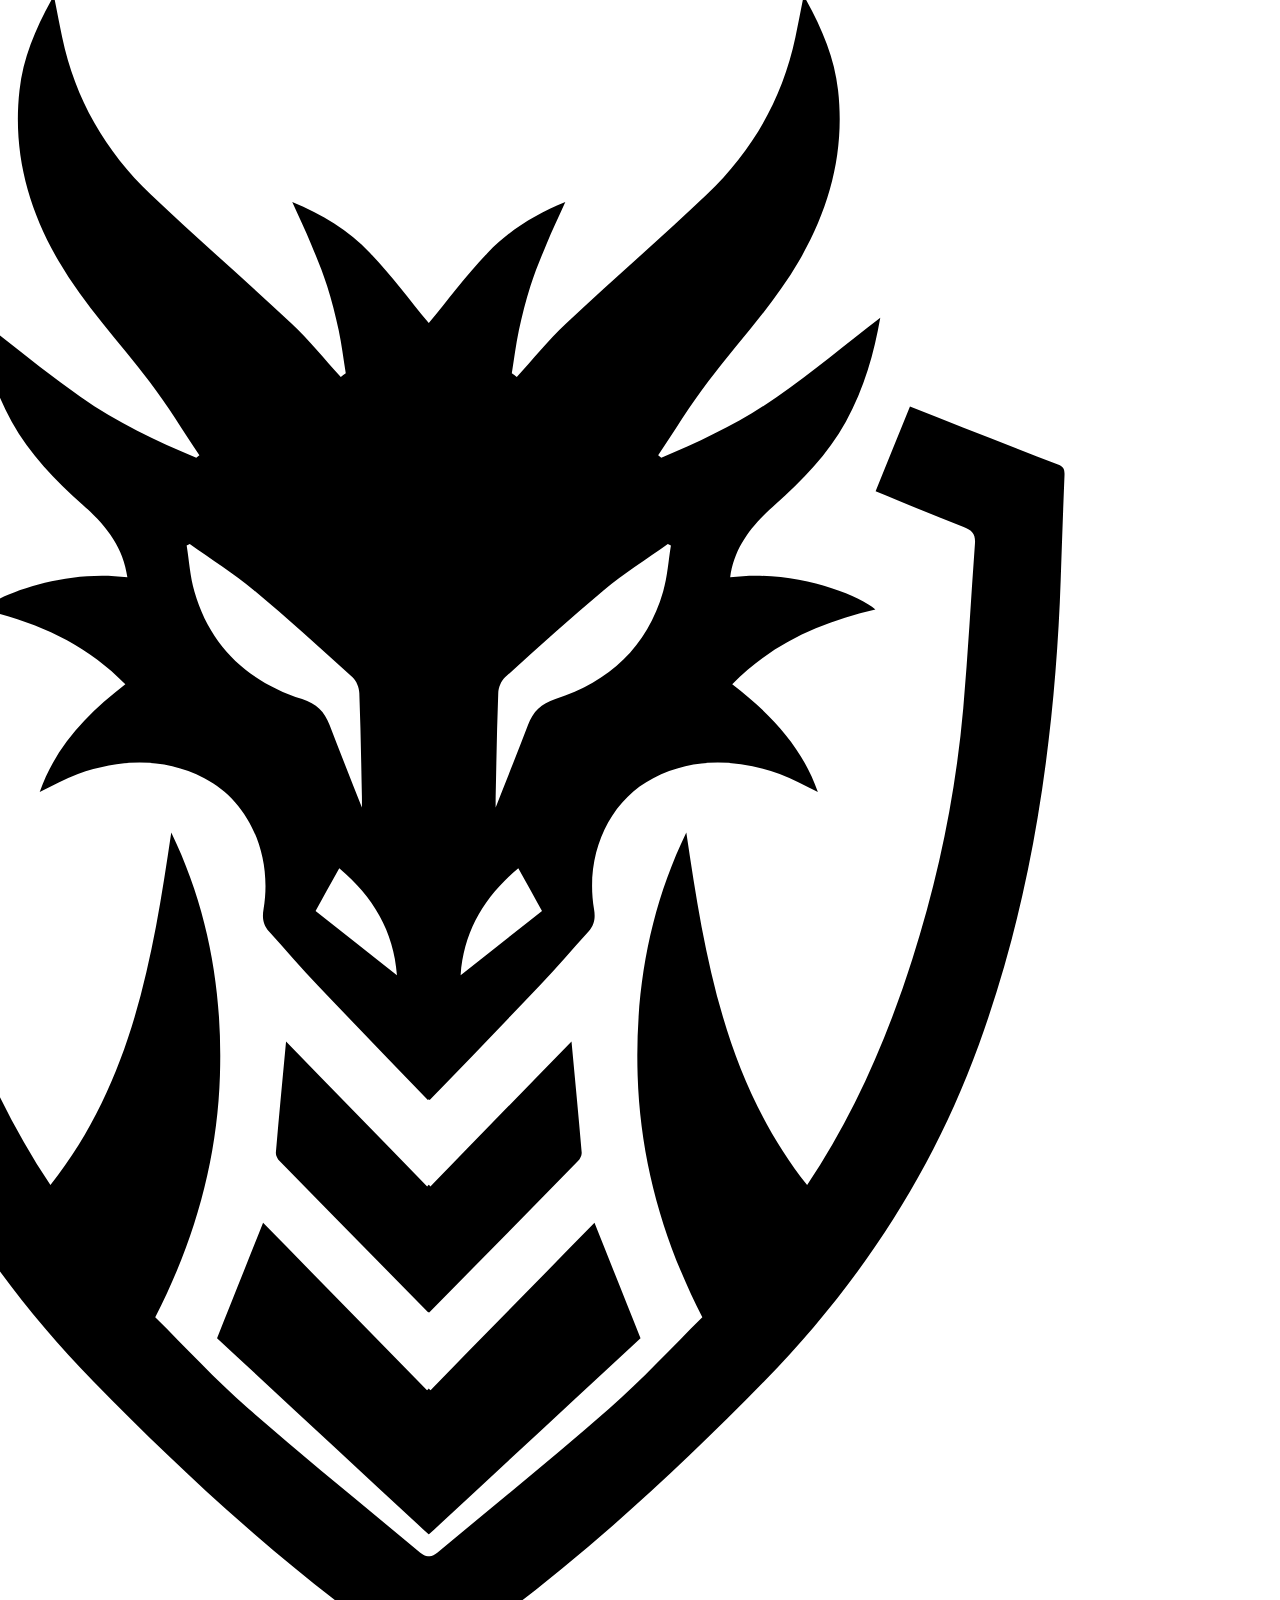
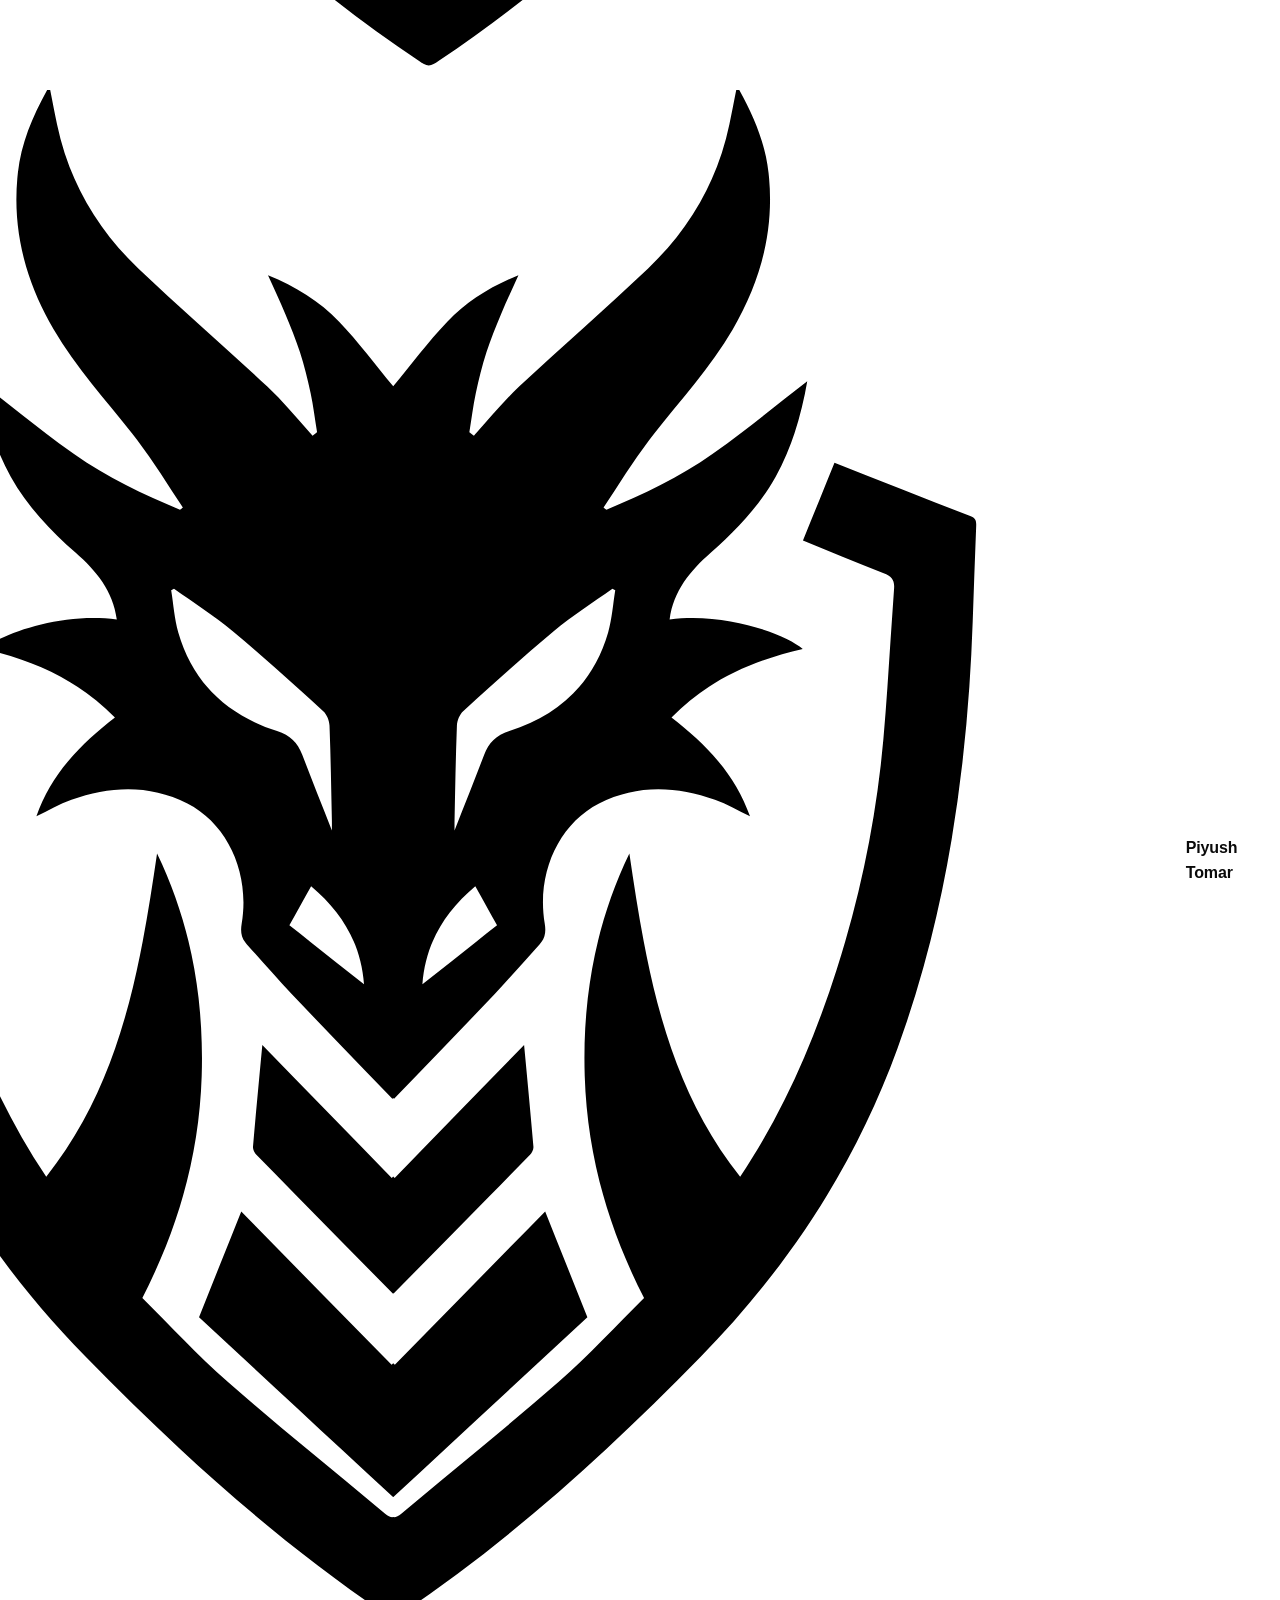
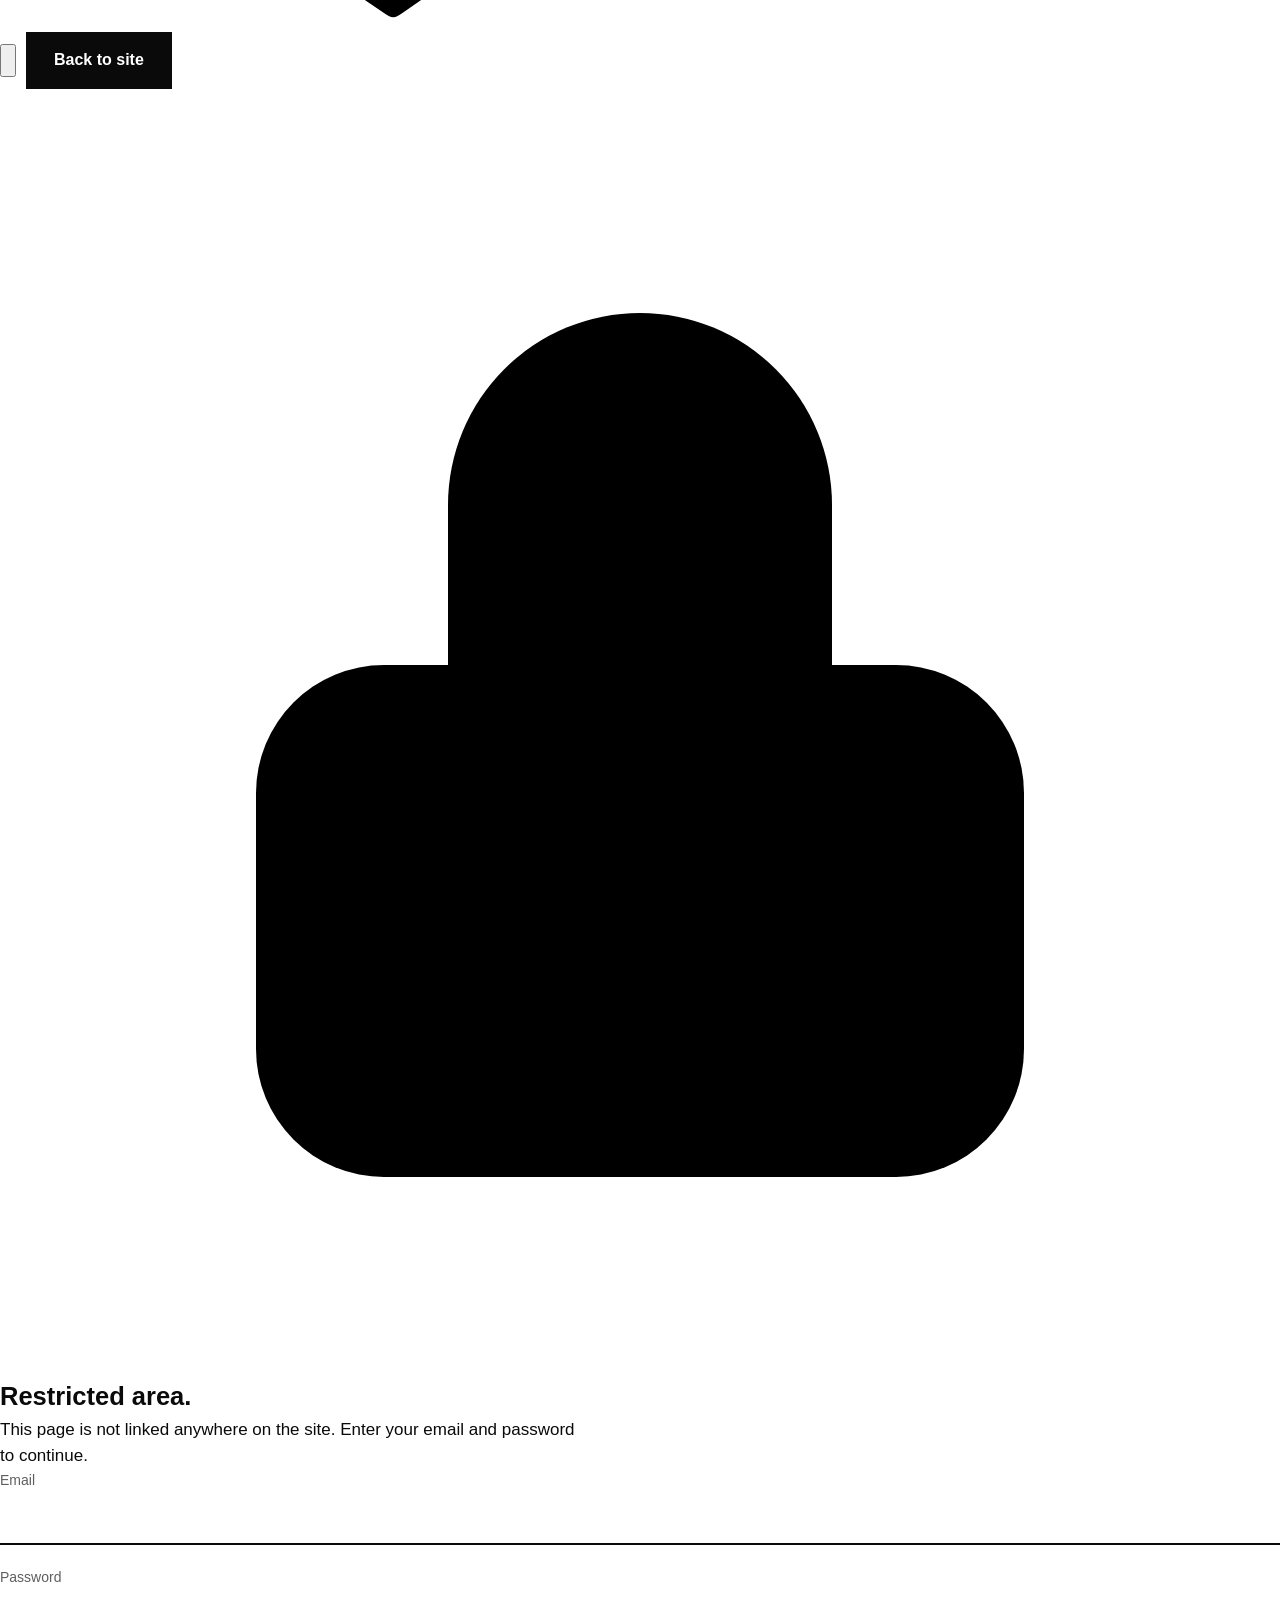
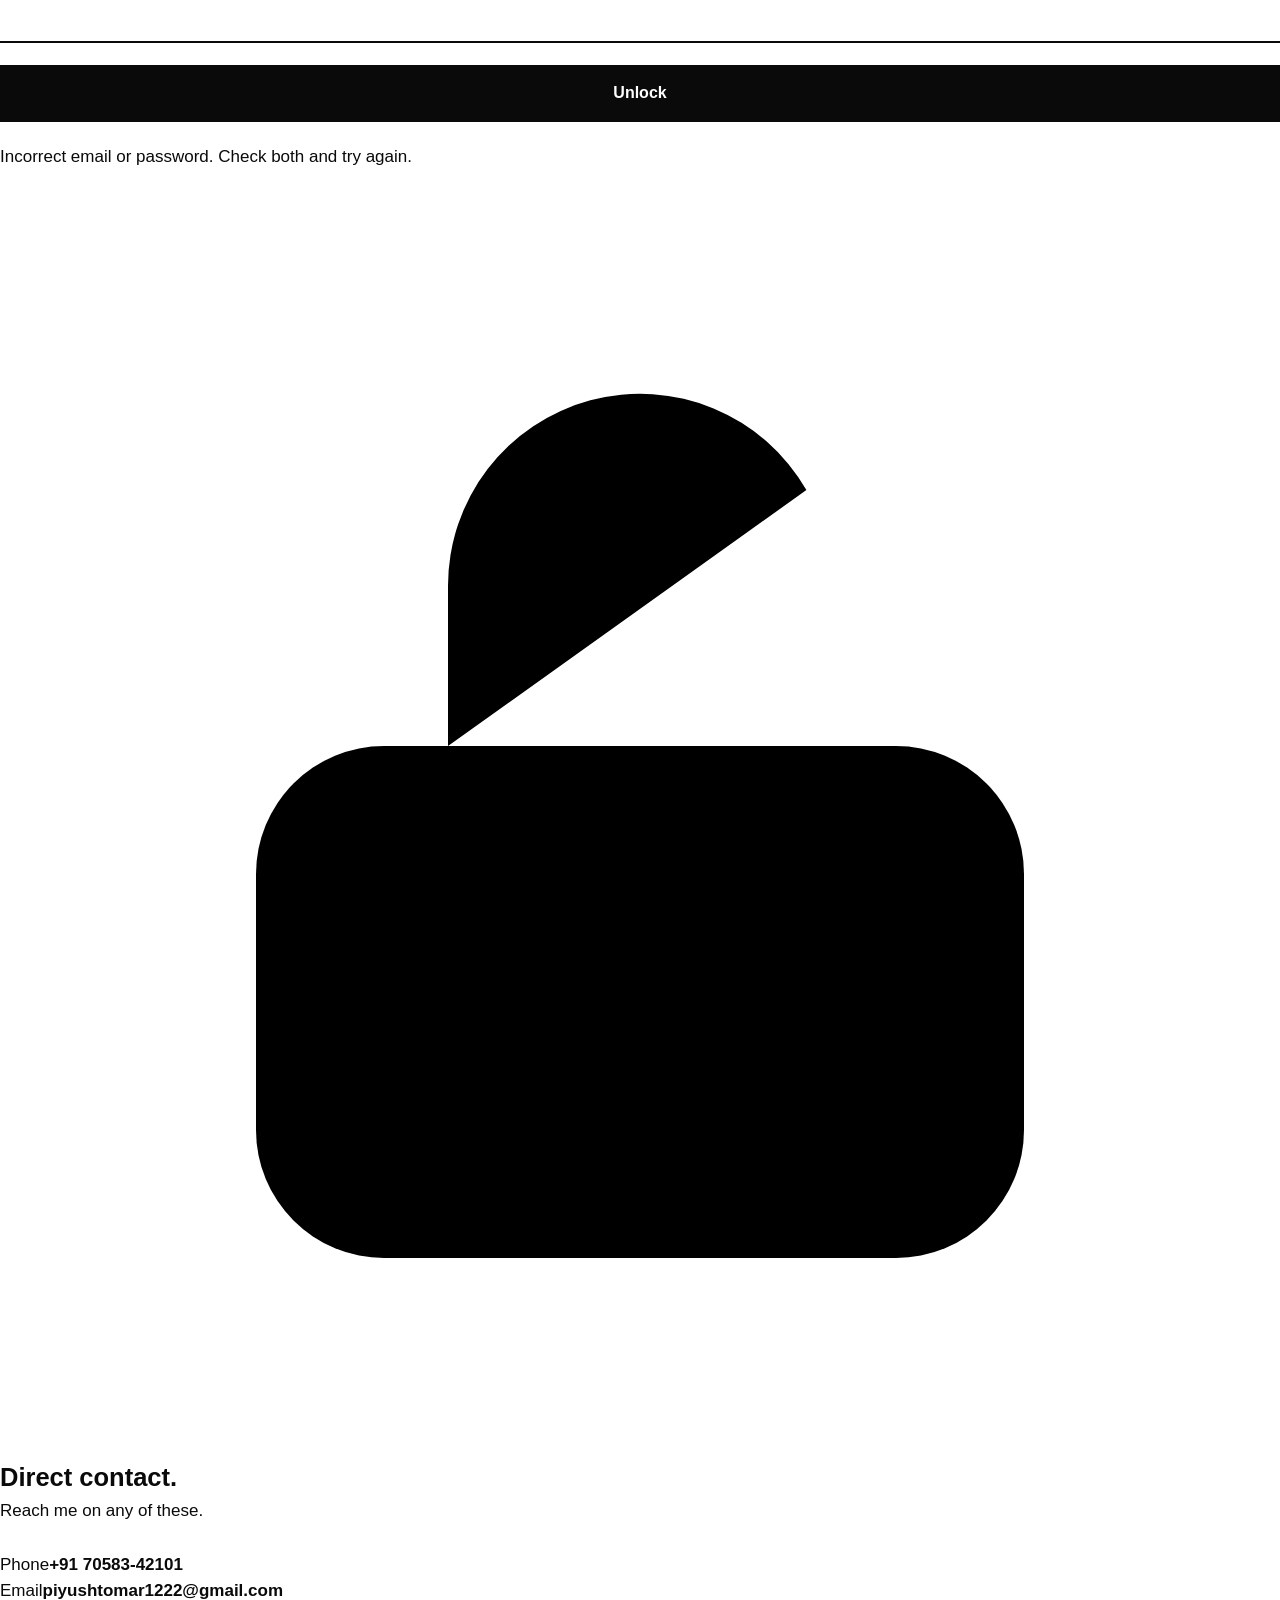
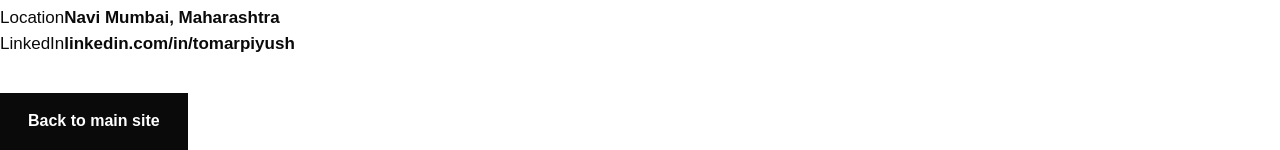
==== commit e501296d: "Add files via upload" ====
--- a/contact-vault.html
+++ b/contact-vault.html
@@ -3,87 +3,49 @@
 <head>
 <meta charset="UTF-8">
 <meta name="viewport" content="width=device-width, initial-scale=1, viewport-fit=cover">
-<meta name="robots" content="noindex, nofollow">
-<meta name="color-scheme" content="dark">
-<title>Restricted — Piyush Tomar</title>
+<meta name="color-scheme" content="dark light">
+<meta name="theme-color" content="#0b0b0d">
 <link rel="icon" type="image/png" href="Website_logo.png">
+<link rel="apple-touch-icon" href="Website_logo.png">
 <link rel="preconnect" href="https://fonts.googleapis.com">
 <link rel="preconnect" href="https://fonts.gstatic.com" crossorigin>
-<link href="https://fonts.googleapis.com/css2?family=Archivo:wdth,wght@100,400..800&display=swap" rel="stylesheet">
+<link href="https://fonts.googleapis.com/css2?family=Instrument+Sans:wght@400;500;600&family=JetBrains+Mono:wght@400;500&display=swap" rel="stylesheet">
 <link rel="stylesheet" href="assets/style.css">
-<link rel="stylesheet" href="assets/theme.css">
-<style>
-body{min-height:100vh;display:flex;flex-direction:column}
-.v-main{flex:1;display:flex;align-items:center;padding:clamp(40px,8vw,96px) 0}
-.v-grid{width:100%}
-.v-card{grid-column:1/8;border-top:var(--rule-w) solid var(--ink);padding-top:22px}
-.v-card h1{font-weight:700;font-size:clamp(2.4rem,6.5vw,5.5rem);line-height:.95;letter-spacing:-.05em;margin:0 0 20px -.03em}
-.v-card>p{color:var(--grey);margin-bottom:36px;max-width:44ch}
-.v-card .field{margin-bottom:22px}
-.v-err{display:none;font-weight:600;border-left:4px solid var(--red);padding:6px 0 6px 14px;margin-top:22px}
-.v-err.show{display:block}
-.v-open{display:none}
-.v-open.show{display:block}
-.v-gate.hide{display:none}
-@media (max-width:1000px){.v-card{grid-column:1/-1}}
-</style>
+<script>document.documentElement.classList.add("js");try{var t=localStorage.getItem("theme");if(t)document.documentElement.setAttribute("data-theme",t)}catch(e){}setTimeout(function(){document.documentElement.classList.add("in-failsafe")},0);setTimeout(function(){if(!document.documentElement.classList.contains("ready")){document.documentElement.classList.remove("js");var l=document.getElementById("loader");if(l)l.style.display="none";var m=document.getElementById("main");if(m)m.classList.add("go")}},8000)</script>
+<meta name="robots" content="noindex, nofollow">
+<title>Restricted — Piyush Tomar</title>
 </head>
 <body>
-<header class="top"><div class="wrap">
-  <a href="index.html" class="brand"><img class="mark" src="dragon-seal.svg" alt="" width="26" height="26">Piyush Tomar</a>
-  <a href="index.html" class="top-cta">Back to site</a>
-</div></header>
-
-<main class="v-main"><div class="wrap v-grid"><div class="grid">
-
-  <section class="v-card v-gate" id="gate" aria-labelledby="gt">
-    <h1 id="gt">Restricted area.</h1>
-    <p>This page is not linked anywhere on the site. Enter your email and password to continue.</p>
-    <form id="gateForm" novalidate>
-      <div class="field"><label for="gateUser">Email</label><input type="email" id="gateUser" autocomplete="off" required></div>
-      <div class="field"><label for="gatePass">Password</label><input type="password" id="gatePass" autocomplete="off" required></div>
-      <button class="btn" type="submit" id="gateBtn">Unlock</button>
-      <div class="v-err" id="gateError" role="alert">Incorrect email or password. Check both and try again.</div>
-    </form>
-  </section>
-
-  <section class="v-card v-open" id="vaultContent" aria-labelledby="vt">
-    <h1 id="vt">Direct contact.</h1>
-    <p>Reach me on any of these.</p>
-    <div class="clist">
-      <div><small>Phone</small><b>+91 70583-42101</b></div>
-      <div><small>Email</small><b>piyushtomar1222@gmail.com</b></div>
-      <div><small>Location</small><b>Navi Mumbai, Maharashtra</b></div>
-      <div><small>LinkedIn</small><b>linkedin.com/in/tomarpiyush</b></div>
-    </div>
-    <p style="margin-top:32px"><a class="link" href="index.html">Back to main site</a></p>
-  </section>
-
-</div></div></main>
-
-<script>
-(function () {
-  'use strict';
-  // Client-side only: this is obscurity, not real authentication.
-  var VALID_USER = 'piyushtomar1222@gmail.com';
-  var VALID_PASS = 'PIYUSH11';
-  var gate = document.getElementById('gate');
-  var vault = document.getElementById('vaultContent');
-  var err = document.getElementById('gateError');
-  document.getElementById('gateForm').addEventListener('submit', function (e) {
-    e.preventDefault();
-    var u = document.getElementById('gateUser').value.trim().toLowerCase();
-    var p = document.getElementById('gatePass').value;
-    if (u === VALID_USER && p === VALID_PASS) {
-      gate.classList.add('hide');
-      vault.classList.add('show');
-      vault.querySelector('h1').setAttribute('tabindex', '-1');
-      vault.querySelector('h1').focus();
-    } else {
-      err.classList.add('show');
-    }
-  });
-})();
-</script>
+<svg width="0" height="0" style="position:absolute" aria-hidden="true" focusable="false"><defs><linearGradient id="lg" x1="0" y1="0" x2="1" y2="1"><stop offset="0" style="stop-color:var(--acc)"/><stop offset=".55" style="stop-color:var(--acc2)"/><stop offset="1" style="stop-color:var(--acc3)"/></linearGradient><symbol id="seal" viewBox="620 30 3760 4940"><path d="M1477.13,1226.05c-105.42-74.09-204.97-156.55-303.84-232.84c17.97,102.2,46.67,207.69,101.14,305.35 c53.23,95.43,127.05,172.37,208.17,243.89c65.07,57.36,119.57,122.3,131.55,213.59c-179.5-23.86-371.26,46.94-426.51,94.3 c158.58,36.63,303.64,99.5,420.51,219.74c-110.63,85.01-205.03,182.8-251.52,316.62c37.73-18.06,73.64-39.36,112.27-53 c124.87-44.09,250.76-49.52,371.35,12.13c131.03,66.99,200.89,225.41,173.88,384.94c-4.35,25.72-1.24,46.12,16.15,65.26 c47.91,52.74,94.28,106.93,143.29,158.62c106.64,112.48,214.53,223.77,323.25,336.94c0.92-0.95,1.82-1.89,2.74-2.84 c0.92,0.95,1.82,1.88,2.74,2.84c108.72-113.17,216.62-224.46,323.25-336.94c49.01-51.69,95.37-105.88,143.29-158.62 c17.38-19.13,20.5-39.53,16.15-65.26c-27-159.53,42.86-317.95,173.88-384.94c120.59-61.65,246.48-56.22,371.35-12.13 c38.62,13.64,74.54,34.94,112.27,53c-46.5-133.82-140.89-231.61-251.52-316.62c116.88-120.24,261.93-183.11,420.51-219.74 c-55.25-47.35-247.02-118.15-426.51-94.3c11.98-91.28,66.49-156.22,131.55-213.59c81.12-71.51,154.94-148.46,208.17-243.89 c54.47-97.66,83.17-203.15,101.14-305.35c-98.87,76.29-198.42,158.74-303.84,232.84c-104.96,73.77-220.86,129.35-339.43,178.4 c-3.07-2.44-6.13-4.87-9.2-7.31c48.53-72.21,93.6-147.07,146.35-216.05c89.85-117.51,191.98-225.34,267.29-354.25 c91.09-155.93,134.98-321.79,114.83-502.06c-10.92-97.67-49.45-186.45-100.95-277.78c-8.94,44.98-16.29,83.82-24.4,122.5 c-38.04,181.42-127.36,335.21-260.44,461.88c-135.29,128.78-276.86,250.94-413.18,378.66c-51.85,48.57-96.76,104.55-144.83,157.15 c-4.86-3.5-9.71-7-14.57-10.51c6.77-42.11,11.93-84.57,20.77-126.25c9.32-43.92,20.3-87.69,33.98-130.42 c13.35-41.69,30.15-82.36,47.04-122.81c16.81-40.27,35.6-79.7,55.4-123.67c-87.97,35.54-165.24,83.19-227.87,148.84 c-62.05,65.04-116.12,137.7-173.22,206.77c-57.11-69.07-111.17-141.73-173.22-206.77c-62.63-65.65-139.9-113.3-227.87-148.84 c19.8,43.96,38.59,83.4,55.4,123.67c16.89,40.45,33.69,81.12,47.04,122.81c13.68,42.74,24.67,86.5,33.98,130.42 c8.84,41.68,13.99,84.13,20.77,126.25c-4.86,3.5-9.71,7-14.57,10.51c-48.07-52.6-92.98-108.58-144.83-157.15 c-136.33-127.72-277.89-249.88-413.18-378.66C1550,504.72,1460.68,350.93,1422.63,169.5c-8.11-38.68-15.46-77.52-24.4-122.5 c-51.49,91.34-90.03,180.12-100.95,277.78c-20.15,180.27,23.74,346.12,114.83,502.06c75.31,128.91,177.44,236.75,267.29,354.25 c52.75,68.98,97.83,143.84,146.35,216.05c-3.07,2.43-6.13,4.87-9.2,7.31C1697.99,1355.4,1582.09,1299.82,1477.13,1226.05z M2696.04,2398.2c2.2-100.8,3.66-201.62,7.59-302.35c0.62-15.84,8.5-35.75,19.95-46.14c95.51-86.66,190.85-173.67,289.95-256.13 c59.31-49.35,125.25-90.71,188.21-135.66c3.02,1.57,6.04,3.14,9.05,4.72c-7.33,45.1-10.25,91.47-22.78,135.07 c-46.87,162.99-158.44,264.8-316.47,315.96c-42.31,13.7-65.75,37.16-80.6,76.01c-30.73,80.4-62.66,160.35-94.94,242.65 C2696,2419.91,2695.8,2409.05,2696.04,2398.2z M2762.52,2610.53c24.08,43.33,47.83,86.09,69.62,125.31 c-81.48,64.3-159.2,125.63-239.04,188.63C2602.44,2795.76,2663.03,2694.26,2762.52,2610.53z M2406,2924.47 c-79.84-63-157.55-124.33-239.03-188.63c21.79-39.22,45.55-81.97,69.62-125.31C2336.08,2694.26,2396.67,2795.76,2406,2924.47z M1985.58,1793.58c99.1,82.46,194.44,169.47,289.95,256.13c11.45,10.39,19.33,30.29,19.95,46.14 c3.94,100.73,5.39,201.55,7.59,302.35c0.24,10.85,0.03,21.71,0.03,34.13c-32.29-82.3-64.22-162.25-94.94-242.65 c-14.85-38.85-38.29-62.31-80.6-76.01c-158.03-51.16-269.6-152.98-316.47-315.96c-12.54-43.6-15.45-89.97-22.78-135.07 c3.02-1.57,6.04-3.14,9.06-4.72C1860.33,1702.87,1926.27,1744.24,1985.58,1793.58z"/><path d="M1877.56,3991.06c200.57,185.95,407.2,377.53,621.48,576.2c0.17-0.16,0.34-0.32,0.52-0.48 c0.17,0.16,0.34,0.32,0.52,0.48c214.27-198.66,420.91-390.24,621.48-576.2c-46.35-116.2-89.09-223.34-135.23-339.02 c-161.66,165.01-322.3,328.98-481.56,491.54c-1.74-1.72-3.46-3.43-5.2-5.15c-1.74,1.72-3.46,3.42-5.2,5.15 c-159.26-162.56-319.9-326.53-481.56-491.54C1966.65,3767.72,1923.91,3874.86,1877.56,3991.06z"/><path d="M2499.56,3914.05c0.43,0.44,0.86,0.88,1.29,1.32c146.59-148.93,292.02-296.5,436.96-444.54 c6.13-6.26,11.59-17.27,10.88-25.51c-9.16-107.53-19.5-214.97-29.89-326.18c-136.68,140.44-274.17,281.73-414.55,425.97 c-1.58-1.61-3.13-3.18-4.71-4.79c-1.58,1.61-3.13,3.18-4.71,4.79c-140.38-144.24-277.87-285.53-414.55-425.97 c-10.39,111.21-20.72,218.65-29.89,326.18c-0.7,8.25,4.75,19.25,10.88,25.51c144.94,148.05,290.37,295.62,436.96,444.54 C2498.69,3914.93,2499.12,3914.49,2499.56,3914.05z"/><path d="M4347.87,1424.23c-146.81-56.43-292.97-114.57-434.82-170.42c-33.39,82.43-66.59,164.43-100.97,249.32 c81.81,33.4,169.54,70.74,258.6,104.61c25.71,9.78,35.28,21.62,33.28,48.72c-11.92,161.3-20.15,322.9-34.4,483.98 c-22.22,251-72.93,496.75-149.45,736.84c-74.52,233.83-171.39,457.54-309.17,664c-240.57-304.18-300.73-668.27-354.91-1035.83 c-109.01,225.56-150.88,465.14-142.99,713.65c7.88,248.1,73.08,482.13,190.05,710.3c-89.29,88.28-176.64,183.6-273.34,268.24 c-165.09,144.5-336.2,282.1-504.31,423.17c-9.72,8.16-17.65,11.39-25.89,10.55c-8.24,0.84-16.17-2.4-25.89-10.55 c-168.1-141.07-339.22-278.68-504.31-423.17c-96.7-84.64-184.05-179.97-273.34-268.24c116.97-228.17,182.17-462.2,190.05-710.3 c7.89-248.51-33.98-488.09-142.99-713.65c-54.17,367.56-114.33,731.65-354.91,1035.83c-137.78-206.46-234.64-430.17-309.17-664 c-76.52-240.09-127.23-485.84-149.45-736.84c-14.26-161.08-22.49-322.69-34.4-483.98c-2-27.1,7.57-38.94,33.28-48.72 c89.06-33.87,176.79-71.21,258.6-104.61c-34.38-84.89-67.58-166.89-100.97-249.32c-141.86,55.85-288.01,113.99-434.82,170.42 c-18.7,7.19-19.72,16.98-19.08,32.95c4.1,101.88,7.63,203.79,11.12,305.69c8,234.1,28.99,466.78,67.55,698.09 c38.03,228.2,94.34,451.48,173.18,668.64c136.54,376.08,350.85,702.42,630.58,988.46c295.19,301.85,606.17,584.31,956.55,821.46 c10.1,6.84,18.61,12.62,28.42,13.02c9.81-0.4,18.31-6.18,28.42-13.02c350.38-237.16,661.36-519.61,956.55-821.46 c279.73-286.05,494.05-612.38,630.58-988.46c78.84-217.16,135.14-440.45,173.18-668.64c38.55-231.31,59.55-463.99,67.55-698.09 c3.48-101.91,7.02-203.81,11.12-305.69C4367.59,1441.21,4366.57,1431.41,4347.87,1424.23z"/></symbol></defs></svg>
+<div class="vpage">
+  <div class="aurora" aria-hidden="true"><i></i><i></i></div><svg class="wmark" viewBox="620 30 3760 4940" aria-hidden="true"><use href="#seal"/></svg>
+  <header class="vbar"><a class="brand" href="index.html"><svg viewBox="620 30 3760 4940" aria-hidden="true"><use href="#seal"/></svg>Piyush Tomar</a><div style="display:flex;gap:10px;align-items:center"><button class="ib" data-theme-toggle aria-label="Switch theme"><svg viewBox="0 0 16 16" aria-hidden="true"><circle cx="8" cy="8" r="3.2"/><path d="M8 1.5v1.5M8 13v1.5M1.5 8H3M13 8h1.5M3.4 3.4l1 1M11.6 11.6l1 1M12.6 3.4l-1 1M4.4 11.6l-1 1"/></svg></button><a class="btn sm ghost" href="index.html">Back to site</a></div></header>
+  <main class="vmain" id="main">
+    <section class="vcard v-gate" id="gate" aria-labelledby="gt">
+      <div class="lock"><svg viewBox="0 0 20 20" aria-hidden="true"><rect x="4" y="9" width="12" height="8" rx="2"/><path d="M7 9V6.5a3 3 0 016 0V9"/></svg></div>
+      <h1 id="gt">Restricted area.</h1>
+      <p>This page is not linked anywhere on the site. Enter your email and password to continue.</p>
+      <form id="gateForm" novalidate>
+        <div class="field"><label class="mono" for="gateUser">Email</label><input type="email" id="gateUser" autocomplete="off" required></div>
+        <div class="field"><label class="mono" for="gatePass">Password</label><input type="password" id="gatePass" autocomplete="off" required></div>
+        <button class="btn" type="submit">Unlock</button>
+        <div class="v-err" id="gateError" role="alert">Incorrect email or password. Check both and try again.</div>
+      </form>
+    </section>
+    <section class="vcard v-open" id="vaultContent" aria-labelledby="vt">
+      <div class="lock"><svg viewBox="0 0 20 20" aria-hidden="true"><rect x="4" y="9" width="12" height="8" rx="2"/><path d="M7 9V6.5a3 3 0 015.6-1.5"/></svg></div>
+      <h1 id="vt">Direct contact.</h1>
+      <p style="margin-bottom:28px">Reach me on any of these.</p>
+      <div class="cl">
+        <div><span class="mono">Phone</span><b>+91 70583-42101</b></div>
+        <div><span class="mono">Email</span><b>piyushtomar1222@gmail.com</b></div>
+        <div><span class="mono">Location</span><b>Navi Mumbai, Maharashtra</b></div>
+        <div><span class="mono">LinkedIn</span><b>linkedin.com/in/tomarpiyush</b></div>
+      </div>
+      <p style="margin:36px 0 0"><a class="btn ghost" href="index.html">Back to main site</a></p>
+    </section>
+  </main>
+</div>
+<script src="assets/main.js"></script>
 </body>
 </html>
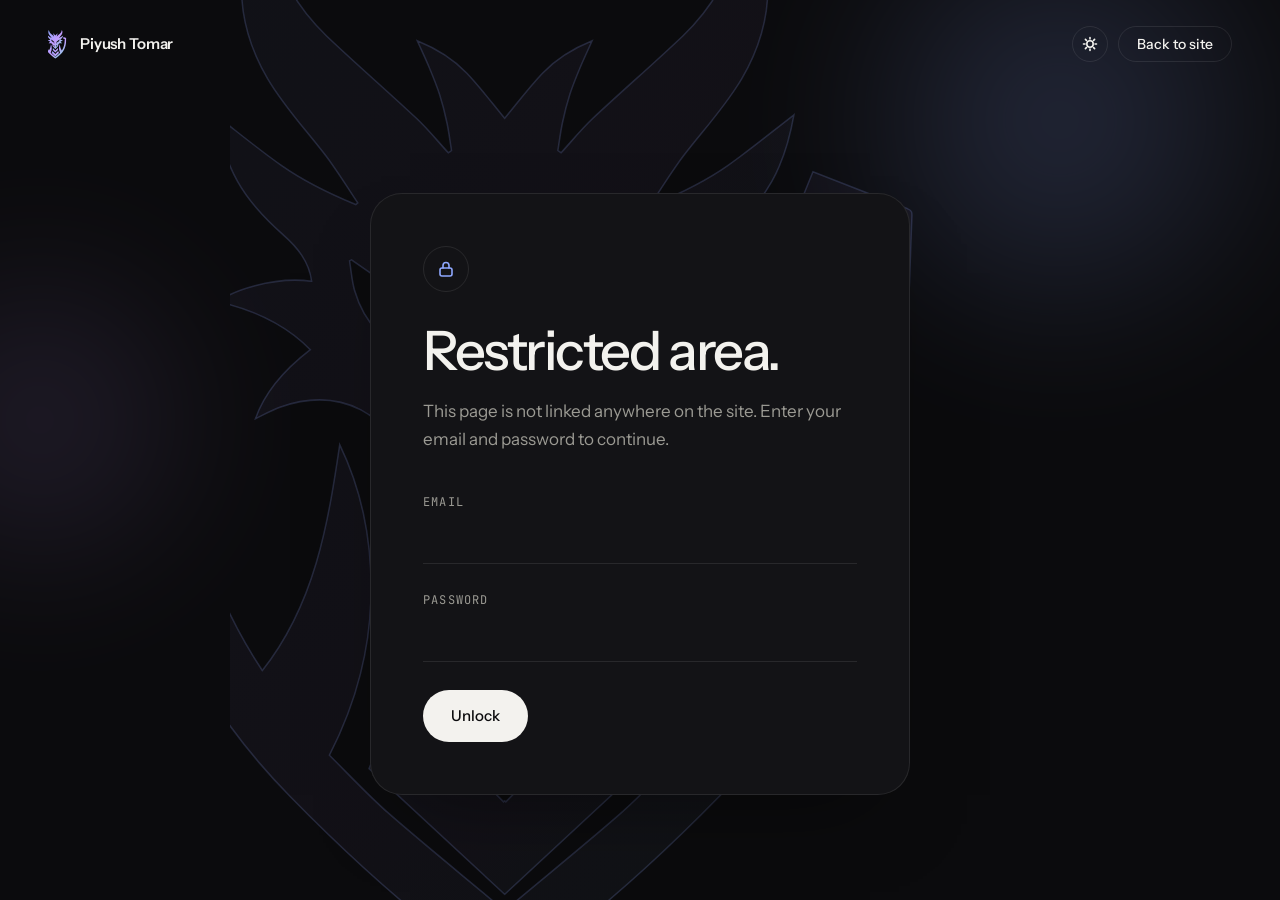
==== commit 5d8369cb: "Add files via upload" ====
--- a/contact-vault.html
+++ b/contact-vault.html
@@ -9,8 +9,9 @@
 <link rel="apple-touch-icon" href="Website_logo.png">
 <link rel="preconnect" href="https://fonts.googleapis.com">
 <link rel="preconnect" href="https://fonts.gstatic.com" crossorigin>
-<link href="https://fonts.googleapis.com/css2?family=Instrument+Sans:wght@400;500;600&family=JetBrains+Mono:wght@400;500&display=swap" rel="stylesheet">
+<link href="https://fonts.googleapis.com/css2?family=Cormorant+Garamond:ital,wght@0,500;0,600;1,500&family=Instrument+Sans:wght@400;500;600&family=JetBrains+Mono:wght@400;500&display=swap" rel="stylesheet">
 <link rel="stylesheet" href="assets/style.css">
+<link rel="stylesheet" href="assets/luxe.css">
 <script>document.documentElement.classList.add("js");try{var t=localStorage.getItem("theme");if(t)document.documentElement.setAttribute("data-theme",t)}catch(e){}setTimeout(function(){document.documentElement.classList.add("in-failsafe")},0);setTimeout(function(){if(!document.documentElement.classList.contains("ready")){document.documentElement.classList.remove("js");var l=document.getElementById("loader");if(l)l.style.display="none";var m=document.getElementById("main");if(m)m.classList.add("go")}},8000)</script>
 <meta name="robots" content="noindex, nofollow">
 <title>Restricted — Piyush Tomar</title>
--- a/assets/style.css
+++ b/assets/style.css
@@ -1,257 +1,243 @@
-/* ==========================================================================
-   Piyush Tomar — Swiss style
-   12-column modular grid · grotesque sans · black on white · one red accent
-   Tokens live in :root. Change them and the whole site (and vault) follows.
-   ========================================================================== */
-:root{
-  --paper:#ffffff;
-  --ink:#0a0a0a;
-  --grey:#5f5f5f;
-  --mute:#8c8c8c;
-  --rule:#d9d9d9;
-  --tint:#f3f3f1;
-  --red:#e30613;
-  --sans:'Archivo','Helvetica Neue',Helvetica,'Nimbus Sans',Arial,sans-serif;
-  --gutter:24px;
-  --edge:clamp(16px,3.2vw,48px);
-  --max:1480px;
-  --rule-w:2px;
+/* Piyush Tomar portfolio. Tokens first, then components. */
+:root{--bg:#0b0b0d;--ink:#f3f2ee;--mut:#9b9a93;--line:rgba(255,255,255,.09);--card:#131316;--glass:rgba(22,22,26,.62);--acc:#8fa8ff;--acc2:#c39bff;--acc3:#6fe0d0;--accink:#0b0b0d;--ease:cubic-bezier(.16,1,.3,1);--sec:clamp(112px,14vw,208px)}
+html[data-theme=light]{--bg:#f5f4f0;--ink:#121214;--mut:#5b5a54;--line:rgba(0,0,0,.1);--card:#fff;--glass:rgba(255,255,255,.72);--acc:#3a55d6;--acc2:#7a4fe0;--acc3:#0e9a8a;--accink:#fff}
+*{box-sizing:border-box}html{scroll-behavior:smooth;scroll-padding-top:90px}
+body{margin:0;background:var(--bg);color:var(--ink);font:17px/1.7 'Instrument Sans',system-ui,-apple-system,'Segoe UI',Helvetica,Arial,sans-serif;overflow-x:clip;-webkit-font-smoothing:antialiased;transition:background .5s,color .5s}
+a{color:inherit;text-decoration:none}p{margin:0}
+h1,h2,h3{font-weight:500;letter-spacing:-.035em;margin:0;line-height:1.04}
+h2{font-size:clamp(2.3rem,4.6vw,4rem);max-width:18ch}h3{font-size:1.25rem;letter-spacing:-.02em;line-height:1.25}
+.mono{font:400 12px/1.4 'JetBrains Mono',ui-monospace,Menlo,monospace;letter-spacing:.1em;text-transform:uppercase;color:var(--mut)}
+.wrap{max-width:1240px;margin:0 auto;padding:0 clamp(22px,4vw,48px)}
+.sec{padding-top:var(--sec)}
+.eyebrow{display:flex;align-items:center;gap:14px;margin-bottom:32px}.eyebrow:before{content:'';width:28px;height:1px;background:var(--acc)}
+.grad{background:linear-gradient(100deg,var(--acc),var(--acc2) 55%,var(--acc3));-webkit-background-clip:text;background-clip:text;color:transparent;background-size:200% 100%;animation:gshift 8s ease-in-out infinite alternate}
+@keyframes gshift{to{background-position:100% 0}}
+.skip{position:absolute;left:-999px}.skip:focus{left:12px;top:12px;z-index:300;background:var(--ink);color:var(--bg);padding:10px 16px;border-radius:8px}
+:focus-visible{outline:2px solid var(--acc);outline-offset:3px}
+
+/* ---------- Loader ---------- */
+.ld{position:fixed;inset:0;z-index:200;background:#09090c;color:#f3f2ee;display:flex;align-items:center;justify-content:center;overflow:hidden;clip-path:inset(0 0 0 0);transition:clip-path 1.1s cubic-bezier(.76,0,.24,1),visibility 0s 1.1s}
+.ld.out{clip-path:inset(0 0 100% 0);visibility:hidden;pointer-events:none}
+.ld .blob{position:absolute;border-radius:50%;filter:blur(70px);opacity:.5;mix-blend-mode:screen;will-change:transform}
+.ld .b1{width:56vmax;height:56vmax;left:-14vmax;top:-18vmax;background:radial-gradient(closest-side,#4b63ff,transparent);animation:bl1 9s ease-in-out infinite alternate}
+.ld .b2{width:50vmax;height:50vmax;right:-16vmax;bottom:-20vmax;background:radial-gradient(closest-side,#9b5cff,transparent);animation:bl2 11s ease-in-out infinite alternate}
+.ld .b3{width:34vmax;height:34vmax;left:38%;top:48%;background:radial-gradient(closest-side,#18c2b0,transparent);opacity:.32;animation:bl3 8s ease-in-out infinite alternate}
+@keyframes bl1{to{transform:translate(22vmax,14vmax) scale(1.15)}}@keyframes bl2{to{transform:translate(-20vmax,-12vmax) scale(1.2)}}@keyframes bl3{to{transform:translate(-14vmax,-18vmax) scale(.8)}}
+.ld .grain{position:absolute;inset:0;background:radial-gradient(circle at 50% 50%,transparent 30%,rgba(9,9,12,.85) 100%)}
+.ld .stage{position:relative;width:200px;height:200px;display:grid;place-items:center;opacity:0;animation:fadein .8s .1s forwards}
+.ld .ring{position:absolute;inset:0;border-radius:50%;background:conic-gradient(from 0deg,transparent 0 55%,#8fa8ff,#c39bff,#6fe0d0,transparent);-webkit-mask:radial-gradient(farthest-side,transparent calc(100% - 2px),#000 calc(100% - 1px));mask:radial-gradient(farthest-side,transparent calc(100% - 2px),#000 calc(100% - 1px));animation:spin 2.4s linear infinite}
+.ld .ring.r2{inset:-22px;opacity:.35;animation-duration:5s;animation-direction:reverse}
+@keyframes spin{to{transform:rotate(360deg)}}@keyframes fadein{to{opacity:1}}
+@keyframes draw{to{stroke-dashoffset:0}}
+.ld .n{position:absolute;left:clamp(22px,4vw,48px);bottom:34px;font:500 clamp(3.2rem,9vw,7rem)/1 'JetBrains Mono',monospace;letter-spacing:-.05em;background:linear-gradient(180deg,#fff,rgba(255,255,255,.35));-webkit-background-clip:text;background-clip:text;color:transparent}
+.ld .nm{position:absolute;right:clamp(22px,4vw,48px);bottom:46px;text-align:right;font:400 12px/1.8 'JetBrains Mono',monospace;letter-spacing:.14em;text-transform:uppercase;color:#a3a2ab;opacity:0;animation:fadein 1s .6s forwards}
+.ld .nm b{display:block;font-weight:500;background:linear-gradient(90deg,#8fa8ff,#fff,#c39bff,#8fa8ff);background-size:250% 100%;-webkit-background-clip:text;background-clip:text;color:transparent;animation:shim 3s linear infinite}
+@keyframes shim{to{background-position:-250% 0}}
+.ld .bar{position:absolute;left:0;bottom:0;height:3px;width:0;background:linear-gradient(90deg,#4b63ff,#c39bff,#6fe0d0);box-shadow:0 0 24px 2px rgba(143,168,255,.7)}
+
+/* ---------- Nav ---------- */
+.nav{position:sticky;top:16px;z-index:60;display:flex;justify-content:center;padding:0 16px;height:64px;margin-bottom:-64px;pointer-events:none}
+.pill{pointer-events:auto;display:flex;align-items:center;gap:6px;padding:8px 8px 8px 20px;border-radius:999px;background:var(--glass);backdrop-filter:blur(18px) saturate(1.4);-webkit-backdrop-filter:blur(18px) saturate(1.4);border:1px solid var(--line);margin-top:8px;height:52px;max-width:100%}
+.brand{display:flex;align-items:center;gap:10px;font-weight:600;letter-spacing:-.01em;margin-right:18px;font-size:15px;white-space:nowrap}
+.brand svg{width:22px;height:29px;fill:url(#lg);transition:transform .6s var(--ease),filter .4s}.brand:hover svg{transform:rotate(-8deg) scale(1.12);filter:drop-shadow(0 0 8px var(--acc))}
+.nl{padding:7px 16px;border-radius:999px;font-size:14px;color:var(--mut);transition:color .25s,background .25s}.nl:hover{color:var(--ink)}.nl.on{color:var(--ink);background:var(--line)}
+.ib{width:36px;height:36px;border-radius:50%;border:1px solid var(--line);background:transparent;color:var(--ink);display:grid;place-items:center;cursor:pointer;padding:0;transition:transform .4s,border-color .3s}
+.ib:hover{transform:rotate(20deg);border-color:var(--mut)}.ib svg{width:16px;height:16px;fill:none;stroke:currentColor;stroke-width:1.6;stroke-linecap:round}
+.burger{display:none}
+.prog{position:fixed;top:0;left:0;height:2px;width:0;background:linear-gradient(90deg,var(--acc),var(--acc2),var(--acc3));z-index:90}
+.sheet{position:fixed;inset:0;z-index:55;background:var(--bg);display:flex;flex-direction:column;justify-content:center;gap:10px;padding:40px;visibility:hidden;opacity:0;transition:opacity .35s,visibility 0s .35s}
+.sheet.open{visibility:visible;opacity:1;transition:opacity .35s}
+.sheet a{font-size:2.8rem;letter-spacing:-.04em;font-weight:500;padding:6px 0;opacity:0;transform:translateY(24px);transition:opacity .6s var(--ease),transform .6s var(--ease)}
+.sheet.open a{opacity:1;transform:none}.sheet.open a:nth-child(2){transition-delay:.05s}.sheet.open a:nth-child(3){transition-delay:.1s}.sheet.open a:nth-child(4){transition-delay:.15s}.sheet.open a:nth-child(5){transition-delay:.2s}.sheet.open a:nth-child(6){transition-delay:.25s}
+
+/* ---------- Buttons ---------- */
+.btn{display:inline-flex;align-items:center;gap:12px;height:52px;padding:0 28px;border-radius:999px;background:var(--ink);color:var(--bg);font:500 15px 'Instrument Sans',sans-serif;border:0;cursor:pointer;transition:transform .4s var(--ease),box-shadow .4s}
+.btn:hover{transform:translateY(-3px);box-shadow:0 14px 34px -12px var(--acc)}
+.btn.sm{height:36px;padding:0 18px;font-size:14px}
+.btn svg{width:14px;height:14px;fill:none;stroke:currentColor;stroke-width:2;transition:transform .4s var(--ease)}.btn:hover svg{transform:translateX(4px)}
+.btn.ghost{background:transparent;color:var(--ink);border:1px solid var(--line)}.btn.ghost:hover{border-color:var(--mut);box-shadow:none}
+
+/* ---------- Hero ---------- */
+.hero{position:relative;padding:clamp(170px,19vw,240px) 0 0;overflow:hidden}
+.aurora{position:absolute;inset:0;pointer-events:none}
+.aurora i{position:absolute;border-radius:50%;filter:blur(60px);opacity:.2}
+.aurora i:nth-child(1){width:760px;height:760px;top:-260px;right:-160px;background:radial-gradient(closest-side,var(--acc),transparent 70%);animation:drift 15s ease-in-out infinite alternate}
+.aurora i:nth-child(2){width:600px;height:600px;top:120px;left:-260px;background:radial-gradient(closest-side,var(--acc2),transparent 70%);opacity:.13;animation:drift 19s ease-in-out infinite alternate-reverse}
+@keyframes drift{to{transform:translate(-90px,70px) scale(1.12)}}
+.hgrid{display:grid;grid-template-columns:minmax(0,1.25fr) minmax(0,.75fr);gap:clamp(40px,6vw,88px);align-items:end;position:relative}
+.stat{display:inline-flex;align-items:center;gap:10px;padding:8px 16px 8px 14px;border:1px solid var(--line);border-radius:999px;font-size:14px;color:var(--mut);margin-bottom:40px}
+.dot{width:7px;height:7px;border-radius:50%;background:#58d68d;animation:pulse 2.2s infinite}
+@keyframes pulse{0%{box-shadow:0 0 0 0 rgba(88,214,141,.6)}70%,100%{box-shadow:0 0 0 9px rgba(88,214,141,0)}}
+h1{font-size:clamp(3.2rem,7.3vw,6.9rem);line-height:.94;letter-spacing:-.055em;font-weight:500}
+.ln{display:block;overflow:hidden;padding-bottom:.1em;margin-bottom:-.1em}.ln>span{display:block;white-space:nowrap;transform:translateY(112%)}
+.go .ln>span{animation:rise 1.2s var(--ease) forwards}.go .ln:nth-child(2)>span{animation-delay:.1s}.go .ln:nth-child(3)>span{animation-delay:.2s}
+@keyframes rise{to{transform:none}}
+.lead{color:var(--mut);max-width:46ch;font-size:1.2rem;line-height:1.7;margin:40px 0 44px}
+.fade{opacity:0;transform:translateY(20px)}.go .fade{animation:up 1s var(--ease) .45s forwards}.go .fade.d2{animation-delay:.6s}.go .fade.d3{animation-delay:.8s}
+@keyframes up{to{opacity:1;transform:none}}
+.acts{display:flex;gap:14px;flex-wrap:wrap}
+.ledger{background:var(--card);border:1px solid var(--line);border-radius:28px;padding:28px;box-shadow:0 40px 80px -40px rgba(0,0,0,.45)}
+.lr{display:flex;align-items:center;gap:16px;padding:16px 4px;border-top:1px solid var(--line);font-size:15px}.lr.first{border-top:0}
+.ck{width:24px;height:24px;border-radius:50%;border:1px solid var(--line);display:grid;place-items:center;flex:none}
+.ck svg{width:12px;height:12px;fill:none;stroke:var(--accink);stroke-width:2.4;stroke-dasharray:1;stroke-dashoffset:1}
+.go .ck{animation:ckb .4s forwards;animation-delay:calc(1.2s + var(--i)*.5s)}.go .ck svg{animation:draw .4s forwards;animation-delay:calc(1.3s + var(--i)*.5s)}
+@keyframes ckb{to{background:var(--acc);border-color:var(--acc)}}
+.lr small{margin-left:auto}
+.spec{display:grid;grid-template-columns:repeat(4,minmax(0,1fr));border-top:1px solid var(--line);margin:clamp(80px,10vw,128px) 0 0}
+.sp{padding:32px 28px 40px;border-right:1px solid var(--line)}.sp:first-child{padding-left:0}.sp:last-child{border-right:0}
+.sp dd{margin:0}.sp b{display:block;font-weight:500;font-size:1.1rem;margin-top:12px;letter-spacing:-.015em}.sp span{color:var(--mut);font-size:14px}
+
+/* ---------- Marquee / figures ---------- */
+.mq{overflow:hidden;border-block:1px solid var(--line);padding:28px 0;-webkit-mask-image:linear-gradient(90deg,transparent,#000 12%,#000 88%,transparent);mask-image:linear-gradient(90deg,transparent,#000 12%,#000 88%,transparent)}
+.mt{display:flex;gap:64px;width:max-content;animation:mq 40s linear infinite}.mq:hover .mt{animation-play-state:paused}
+.mt span{font-size:2rem;letter-spacing:-.03em;color:var(--mut);white-space:nowrap;display:flex;align-items:center;gap:64px}.mt span:after{content:'';width:6px;height:6px;border-radius:50%;background:var(--acc)}
+@keyframes mq{to{transform:translateX(-50%)}}
+.figs{display:grid;grid-template-columns:repeat(4,minmax(0,1fr));gap:1px;background:var(--line);border:1px solid var(--line);border-radius:28px;overflow:hidden}
+.fg{background:var(--bg);padding:clamp(32px,4vw,56px) clamp(24px,3vw,40px)}
+.fg b{display:block;font-weight:500;font-size:clamp(3rem,5.4vw,4.8rem);letter-spacing:-.05em;line-height:1;margin-bottom:18px;font-variant-numeric:tabular-nums}.fg span{color:var(--mut);font-size:15px}
+
+/* ---------- About / Experience ---------- */
+.ab{display:grid;grid-template-columns:minmax(0,.7fr) minmax(0,1.3fr);gap:clamp(48px,7vw,112px);align-items:start}
+.ph{aspect-ratio:4/5;border-radius:32px;background:var(--card);border:1px solid var(--line);position:relative;overflow:hidden;display:grid;place-items:center;font-size:7rem;letter-spacing:-.06em;font-weight:500;color:var(--acc)}
+.ph img{position:absolute;inset:0;width:100%;height:100%;object-fit:cover}
+.big{font-size:clamp(1.8rem,3vw,2.6rem);letter-spacing:-.03em;line-height:1.18;margin-bottom:40px;max-width:20ch}
+.two{display:grid;grid-template-columns:1fr 1fr;gap:40px;color:var(--mut)}
+.dl{display:grid;grid-template-columns:1fr 1fr;margin:64px 0 0;border-top:1px solid var(--line)}.dl div{padding:24px 0;border-bottom:1px solid var(--line)}.dl dt{margin-bottom:8px}.dl dd{margin:0}
+.xp{display:grid;grid-template-columns:minmax(0,.7fr) minmax(0,1.3fr);gap:clamp(48px,7vw,112px)}
+.stick{position:sticky;top:120px;align-self:start}
+.job{padding:clamp(28px,3.4vw,44px);border:1px solid var(--line);border-radius:28px;background:var(--card);margin-bottom:20px;transition:transform .6s var(--ease),border-color .4s}
+.job:hover{transform:translateY(-4px);border-color:var(--mut)}
+.job h3{font-size:1.7rem;margin:18px 0 6px}.org{color:var(--mut);margin-bottom:28px}
+.job ul{margin:0 0 30px;padding:0;list-style:none;display:grid;gap:14px}.job li{padding-left:24px;position:relative;color:var(--mut);font-size:16px}.job li:before{content:'';position:absolute;left:0;top:.85em;width:9px;height:1px;background:var(--acc)}
+.tg{display:flex;flex-wrap:wrap;gap:10px}.tg span{font-size:13px;padding:6px 14px;border:1px solid var(--line);border-radius:999px;color:var(--mut)}
+.now{color:var(--acc)}
+
+/* ---------- Projects / skills / process ---------- */
+.bento{display:grid;grid-template-columns:repeat(6,minmax(0,1fr));gap:20px;margin-top:80px}
+.bc{grid-column:span 3;padding:clamp(28px,3.2vw,44px);border:1px solid var(--line);border-radius:28px;background:var(--card);transition:transform .6s var(--ease),border-color .4s;position:relative;overflow:hidden;min-height:340px;display:flex;flex-direction:column}
+.bc:nth-child(1),.bc:nth-child(4){grid-column:span 4}.bc:nth-child(2),.bc:nth-child(3){grid-column:span 2}
+.bc:before{content:'';position:absolute;inset:auto -20% -60% -20%;height:70%;background:radial-gradient(closest-side,var(--acc),transparent);opacity:0;transition:opacity .6s}
+.bc:hover{transform:translateY(-4px);border-color:var(--mut)}.bc:hover:before{opacity:.15}
+.bc .top{display:flex;justify-content:space-between;gap:12px;margin-bottom:auto;padding-bottom:56px}
+.bc h3{font-size:1.55rem;margin-bottom:10px}.sb{color:var(--acc);font-size:15px;margin-bottom:18px}.bc p{color:var(--mut);font-size:15.5px;position:relative}
+.sk{display:grid;grid-template-columns:repeat(3,minmax(0,1fr));gap:1px;background:var(--line);border:1px solid var(--line);border-radius:28px;overflow:hidden;margin-top:80px}
+.sc{background:var(--bg);padding:clamp(30px,3.4vw,44px) clamp(26px,3vw,38px) clamp(36px,4vw,52px);transition:background .4s}.sc:hover{background:var(--card)}
+.sc .mono{display:block;margin-bottom:72px;color:var(--acc)}.sc h3{margin-bottom:14px}.sc p{color:var(--mut);font-size:15.5px}
+.pr{display:grid;grid-template-columns:repeat(3,minmax(0,1fr));gap:clamp(28px,4vw,56px);margin-top:80px;position:relative}
+.pr:before{content:'';position:absolute;left:0;right:0;top:20px;height:1px;background:var(--line)}
+.nb{width:42px;height:42px;border-radius:50%;background:var(--bg);border:1px solid var(--acc);color:var(--acc);display:grid;place-items:center;position:relative;margin-bottom:32px;font:500 14px 'JetBrains Mono',monospace}
+.ps h3{margin-bottom:14px;font-size:1.5rem}.ps p{color:var(--mut);max-width:32ch}
+
+/* ---------- Systems / creds / FAQ ---------- */
+.tools{display:grid;grid-template-columns:repeat(5,minmax(0,1fr));gap:16px;margin-top:80px}
+.tool{background:#f2f2f8;border-radius:24px;aspect-ratio:1.5/1;display:grid;place-items:center;padding:20px;transition:transform .5s var(--ease),box-shadow .5s}
+.tool:hover{transform:translateY(-6px);box-shadow:0 26px 60px -24px var(--acc)}
+.tool img{width:100%;max-width:150px;height:auto;filter:grayscale(1);opacity:.85;transition:filter .3s,opacity .3s}.tool:hover img{filter:none;opacity:1}
+.tools-note{margin-top:32px}
+.cr{display:grid;grid-template-columns:1fr 1fr;gap:clamp(40px,6vw,96px);margin-top:80px}
+.cr h3{padding-bottom:20px;border-bottom:1px solid var(--ink)}
+.rw{display:flex;justify-content:space-between;gap:20px;padding:22px 0;border-bottom:1px solid var(--line)}.rw b{display:block;font-weight:500}.rw span{color:var(--mut);font-size:15px}.rw small{color:var(--mut);white-space:nowrap}
+.rw em{font-style:normal;color:var(--acc);flex:none}
+.faq{margin-top:80px;border-top:1px solid var(--line)}
+details{border-bottom:1px solid var(--line)}
+summary{list-style:none;cursor:pointer;display:flex;justify-content:space-between;align-items:center;gap:24px;padding:32px 0;font-size:1.4rem;letter-spacing:-.02em;transition:color .3s}
+summary::-webkit-details-marker{display:none}summary:hover{color:var(--acc)}
+summary i{width:32px;height:32px;border:1px solid var(--line);border-radius:50%;position:relative;flex:none;transition:transform .5s var(--ease),background .3s}
+summary i:before,summary i:after{content:'';position:absolute;left:50%;top:50%;width:11px;height:1.5px;background:currentColor;transform:translate(-50%,-50%)}summary i:after{transform:translate(-50%,-50%) rotate(90deg)}
+details[open] summary i{transform:rotate(135deg);background:var(--line)}
+details p{color:var(--mut);padding:0 64px 34px 0;max-width:62ch;animation:up .5s both}
+details p a{color:var(--acc);text-decoration:underline;text-underline-offset:3px}
+
+/* ---------- Contact / footer ---------- */
+.ct{display:grid;grid-template-columns:minmax(0,.9fr) minmax(0,1.1fr);gap:clamp(48px,7vw,112px);margin-top:80px}
+.mail{font-size:clamp(1.4rem,2.3vw,2rem);letter-spacing:-.03em;border-bottom:1px solid var(--line);display:inline-block;padding-bottom:8px;transition:border-color .3s,color .3s;word-break:break-all}.mail:hover{color:var(--acc);border-color:var(--acc)}
+.cl{margin-top:56px}.cl>*{display:flex;justify-content:space-between;gap:16px;padding:22px 0;border-top:1px solid var(--line);transition:padding .4s var(--ease),color .3s}.cl a:hover{padding-left:12px;color:var(--acc)}.cl b{font-weight:500;text-align:right}
+.fm{background:var(--card);border:1px solid var(--line);border-radius:32px;padding:clamp(28px,3.6vw,48px);display:grid;gap:30px}
+.f2{display:grid;grid-template-columns:1fr 1fr;gap:30px}
+.field label{display:block;margin-bottom:10px}
+.field input,.field textarea{width:100%;background:transparent;border:0;border-bottom:1px solid var(--line);padding:8px 0 14px;color:var(--ink);font:400 17px 'Instrument Sans',sans-serif;outline:none;border-radius:0;transition:border-color .3s}
+.field textarea{min-height:140px;resize:vertical}.field input:focus,.field textarea:focus{border-color:var(--acc)}
+.ok{color:var(--acc);font-size:15px;min-height:24px;opacity:0;transition:opacity .4s}.ok.show{opacity:1}
+.fa{display:flex;align-items:center;gap:24px;flex-wrap:wrap}
+footer{margin-top:var(--sec);border-top:1px solid var(--line);padding:72px 0 32px;overflow:hidden}
+.fr{display:flex;justify-content:space-between;gap:48px;flex-wrap:wrap}.fr p{color:var(--mut);max-width:34ch;font-size:15px}
+.fc{display:flex;flex-direction:column;gap:10px;font-size:15px}.fc a{color:var(--mut);transition:color .3s}.fc a:hover{color:var(--ink)}
+.wm{font-size:clamp(3.6rem,15.5vw,14rem);font-weight:500;letter-spacing:-.07em;line-height:.85;margin:96px 0 36px -.04em;color:transparent;-webkit-text-stroke:1px var(--line);white-space:nowrap;transition:-webkit-text-stroke-color .6s}.wm:hover{-webkit-text-stroke-color:var(--acc)}
+.fb{display:flex;justify-content:space-between;color:var(--mut);font-size:14px;gap:16px;flex-wrap:wrap}
+
+/* ---------- Reveal (only when JS runs) ---------- */
+.js .rv{opacity:0;transform:translateY(36px);transition:opacity 1s var(--ease),transform 1s var(--ease)}.js .rv.in{opacity:1;transform:none}
+
+/* ---------- Vault ---------- */
+.vpage{min-height:100vh;display:flex;flex-direction:column;position:relative;overflow:hidden}
+.vbar{display:flex;justify-content:space-between;align-items:center;padding:26px clamp(22px,4vw,48px);position:relative}
+.vmain{flex:1;display:flex;align-items:center;justify-content:center;padding:48px 22px;position:relative}
+.vcard{width:100%;max-width:540px;background:var(--card);border:1px solid var(--line);border-radius:32px;padding:clamp(28px,5vw,52px);box-shadow:0 40px 80px -40px rgba(0,0,0,.5);animation:up .9s var(--ease) both}
+.vcard h1{font-size:clamp(2.4rem,6vw,3.4rem);letter-spacing:-.045em;line-height:1;margin:0 0 18px}.vcard>p{color:var(--mut);margin-bottom:40px}
+.lock{width:46px;height:46px;border-radius:50%;border:1px solid var(--line);display:grid;place-items:center;margin-bottom:32px;color:var(--acc)}.lock svg{width:20px;height:20px;fill:none;stroke:currentColor;stroke-width:1.6;stroke-linecap:round;stroke-linejoin:round}
+.vcard .field{margin-bottom:28px}
+.v-err{display:none;color:#ff9b8f;font-weight:500;margin-top:26px}.v-err.show{display:block;animation:sh .4s}
+@keyframes sh{20%{transform:translateX(-8px)}40%{transform:translateX(7px)}60%{transform:translateX(-4px)}80%{transform:translateX(2px)}}
+.v-open{display:none}.v-open.show{display:block}.v-gate.hide{display:none}
+
+@media (max-width:900px){
+.nl,.pill .btn{display:none}.burger{display:grid}.brand{margin-right:10px}
+.hgrid,.ab,.xp,.ct,.cr{grid-template-columns:1fr}.stick{position:static}
+.spec,.figs,.sk{grid-template-columns:1fr 1fr}.sp:nth-child(2){border-right:0}.sp:nth-child(3){padding-left:0}
+.bento,.pr{grid-template-columns:1fr}.bc,.bc:nth-child(n){grid-column:auto}.pr:before{display:none}
+.two,.f2,.dl{grid-template-columns:1fr}.ph{max-width:340px}.tools{grid-template-columns:repeat(2,minmax(0,1fr))}
+.ld .nm{display:none}
 }
-*,*::before,*::after{box-sizing:border-box}
-html{-webkit-text-size-adjust:100%;scroll-behavior:smooth;scroll-padding-top:72px}
-body{margin:0;background:var(--paper);color:var(--ink);font-family:var(--sans);font-size:17px;line-height:1.55;
-  font-feature-settings:"kern","liga","tnum" 0;-webkit-font-smoothing:antialiased;text-rendering:optimizeLegibility}
-h1,h2,h3,h4,p,ul,ol,dl,dd,figure{margin:0;padding:0}
-ul,ol{list-style:none}
-img{display:block;max-width:100%}
-a{color:inherit;text-decoration:none}
-button,input,textarea{font:inherit;color:inherit}
-::selection{background:var(--ink);color:var(--paper)}
-:focus-visible{outline:3px solid var(--red);outline-offset:3px}
-.skip{position:absolute;left:var(--edge);top:-80px;background:var(--ink);color:var(--paper);padding:10px 16px;z-index:100}
-.skip:focus{top:10px}
-
-.wrap{max-width:var(--max);margin:0 auto;padding:0 var(--edge)}
-.grid{display:grid;grid-template-columns:repeat(12,minmax(0,1fr));column-gap:var(--gutter)}
-
-/* ---------- Header ---------- */
-.top{position:sticky;top:0;z-index:50;background:var(--paper);border-bottom:var(--rule-w) solid var(--ink)}
-.top .wrap{display:flex;align-items:center;justify-content:space-between;height:60px}
-.brand{display:flex;align-items:center;gap:12px;font-weight:700;font-size:16px;letter-spacing:-.01em}
-.mark{width:26px;height:26px;object-fit:contain;filter:invert(1);flex:none}
-.nav{display:flex;gap:clamp(16px,2.4vw,36px);font-size:15px;font-weight:500}
-.nav a{position:relative;padding:6px 0}
-.nav a::after{content:"";position:absolute;left:0;right:0;bottom:0;height:2px;background:var(--red);transform:scaleX(0);transform-origin:left;transition:transform .2s}
-.nav a:hover::after,.nav a.on::after{transform:scaleX(1)}
-.top-cta{background:var(--ink);color:var(--paper);padding:9px 18px;font-weight:600;font-size:15px;transition:background .15s}
-.top-cta:hover{background:var(--red)}
-.burger{display:none;background:none;border:0;padding:10px;margin-right:-10px;cursor:pointer}
-.burger span{display:block;width:24px;height:2px;background:var(--ink);margin:5px 0;transition:transform .2s,opacity .2s}
-.burger.open span:nth-child(1){transform:translateY(7px) rotate(45deg)}
-.burger.open span:nth-child(2){opacity:0}
-.burger.open span:nth-child(3){transform:translateY(-7px) rotate(-45deg)}
-.sheet{display:none}
-.right{display:flex;align-items:center;gap:20px}
-
-/* ---------- Hero ---------- */
-.hero{padding:clamp(48px,8vw,110px) 0 0}
-.hero h1{grid-column:1/-1;font-weight:700;font-size:clamp(3.1rem,11.2vw,11rem);line-height:.9;letter-spacing:-.045em;margin-left:-.04em;text-wrap:balance}
-.hero h1 span{display:block}
-.hero-lead{grid-column:1/8;margin-top:clamp(32px,5vw,72px);font-size:clamp(1.25rem,2.1vw,1.75rem);line-height:1.3;letter-spacing:-.015em;font-weight:500;max-width:34em;text-wrap:pretty}
-.hero-actions{grid-column:9/-1;margin-top:clamp(32px,5vw,72px);display:flex;flex-direction:column;align-items:flex-start;gap:16px;justify-content:flex-end}
-.btn{display:inline-block;background:var(--ink);color:var(--paper);padding:16px 28px;font-weight:600;font-size:16px;border:0;cursor:pointer;transition:background .15s}
-.btn:hover{background:var(--red)}
-.link{font-weight:600;border-bottom:2px solid var(--ink);padding-bottom:2px;transition:border-color .15s,color .15s}
-.link:hover{border-color:var(--red);color:var(--red)}
-.spec{margin-top:clamp(48px,7vw,104px);border-top:var(--rule-w) solid var(--ink)}
-.spec .grid{padding:0}
-.spec-cell{grid-column:span 3;padding:18px 0 28px}
-.spec-cell dt{font-size:14px;color:var(--grey);margin-bottom:6px}
-.spec-cell dd{font-size:18px;font-weight:600;letter-spacing:-.01em;line-height:1.3}
-.spec-cell dd small{display:block;font-size:14px;font-weight:400;color:var(--grey);margin-top:2px}
-
-/* load: rules draw once, headline settles */
-@keyframes draw{from{transform:scaleX(0)}to{transform:scaleX(1)}}
-@keyframes rise{from{opacity:0;transform:translateY(.18em)}to{opacity:1;transform:none}}
-.hero h1 span{animation:rise .7s cubic-bezier(.2,.7,.2,1) both}
-.hero h1 span:nth-child(2){animation-delay:.08s}
-.hero h1 span:nth-child(3){animation-delay:.16s}
-.spec{position:relative;border-top:0}
-.spec::before{content:"";position:absolute;left:0;right:0;top:0;height:var(--rule-w);background:var(--ink);transform-origin:left;animation:draw .9s .25s cubic-bezier(.6,0,.2,1) both}
-
-/* ---------- Section pattern: label column + body ---------- */
-.sec{border-top:var(--rule-w) solid var(--ink);padding:22px 0 clamp(72px,10vw,140px)}
-.sec>.wrap>.grid{row-gap:32px}
-.sec-label{grid-column:1/4;font-weight:600;font-size:15px;display:flex;align-items:flex-start;gap:10px;padding-top:6px}
-.sec-label::before{content:"";width:11px;height:11px;background:var(--red);margin-top:6px;flex:none}
-.sec-body{grid-column:4/-1;min-width:0}
-.sec h2{font-weight:700;font-size:clamp(2.1rem,4.6vw,4.2rem);line-height:1;letter-spacing:-.04em;max-width:15em;text-wrap:balance;margin-bottom:clamp(36px,5vw,72px)}
-h3{font-weight:700;letter-spacing:-.02em;line-height:1.15}
-p{max-width:62ch;text-wrap:pretty}
-
-/* ---------- Figures ---------- */
-.figures{border-top:var(--rule-w) solid var(--ink);border-bottom:var(--rule-w) solid var(--ink)}
-.figures-in{display:grid;grid-template-columns:repeat(4,minmax(0,1fr))}
-.fig{padding:28px var(--gutter) 30px;border-left:1px solid var(--rule)}
-.fig:first-child{border-left:0;padding-left:0}
-.fig b{display:block;font-size:clamp(3rem,7.5vw,7rem);font-weight:700;letter-spacing:-.06em;line-height:.95;margin-bottom:14px}
-.fig span{display:block;font-size:15px;color:var(--grey);max-width:16ch;line-height:1.35}
-
-/* ---------- About ---------- */
-.about-lead{font-size:clamp(1.5rem,2.8vw,2.5rem);font-weight:600;line-height:1.14;letter-spacing:-.03em;max-width:24em;margin-bottom:36px;text-wrap:balance}
-.about-cols{display:grid;grid-template-columns:repeat(2,minmax(0,1fr));gap:var(--gutter)}
-.about-cols p{color:#2b2b2b}
-.about-aside{grid-column:1/4;grid-row:2}
-.about-aside-note{font-size:14px;color:var(--grey);margin-top:12px}
-.portrait{aspect-ratio:4/5;background:var(--tint);position:relative;overflow:hidden}
-.portrait img{width:100%;height:100%;object-fit:cover}
-.portrait.noimg::after{content:"PT";position:absolute;inset:0;display:grid;place-items:center;font-size:6rem;font-weight:700;letter-spacing:-.06em;color:var(--ink)}
-.about-body{grid-column:4/-1;grid-row:1/3}
-.about-top .sec-label{grid-column:1/4}
-.dl{margin-top:48px;border-top:1px solid var(--ink)}
-.dl div{display:grid;grid-template-columns:minmax(120px,1fr) 3fr;gap:var(--gutter);padding:14px 0;border-bottom:1px solid var(--rule)}
-.dl dt{color:var(--grey);font-size:15px}
-.dl dd{font-weight:600}
-
-/* ---------- Experience ---------- */
-.job{display:grid;grid-template-columns:minmax(150px,1fr) 3fr;column-gap:var(--gutter);padding:28px 0 36px;border-top:1px solid var(--ink)}
-.job:last-child{border-bottom:1px solid var(--ink)}
-.job-date{font-size:15px;color:var(--grey);padding-top:4px}
-.job-now{display:inline-block;margin-top:8px;font-size:13px;font-weight:600;background:var(--red);color:#fff;padding:2px 8px}
-.job h3{font-size:clamp(1.5rem,2.4vw,2.1rem)}
-.job-org{color:var(--grey);margin:4px 0 18px}
-.job ul{display:grid;gap:9px;max-width:62ch}
-.job li{padding-left:20px;position:relative}
-.job li::before{content:"";position:absolute;left:0;top:.62em;width:8px;height:2px;background:var(--ink)}
-.tags{display:flex;flex-wrap:wrap;gap:8px;margin-top:20px}
-.tags span{font-size:14px;border:1px solid var(--ink);padding:3px 11px}
-
-/* ---------- Projects & modular grids ---------- */
-.mod{display:grid;grid-template-columns:repeat(2,minmax(0,1fr));border-top:1px solid var(--ink)}
-.mod.three{grid-template-columns:repeat(3,minmax(0,1fr))}
-.cell{padding:26px var(--gutter) 40px;border-bottom:1px solid var(--ink);border-left:1px solid var(--rule)}
-.mod>.cell:nth-child(2n+1){border-left:0;padding-left:0}
-.mod.three>.cell:nth-child(2n+1){border-left:1px solid var(--rule);padding-left:var(--gutter)}
-.mod.three>.cell:nth-child(3n+1){border-left:0;padding-left:0}
-.cell .meta{display:flex;justify-content:space-between;gap:12px;font-size:14px;color:var(--grey);margin-bottom:34px}
-.cell h3{font-size:clamp(1.3rem,1.9vw,1.7rem);margin-bottom:6px}
-.cell .sub{color:var(--grey);margin-bottom:16px;font-size:16px}
-.cell ul{display:grid;gap:8px}
-.cell li{padding-left:20px;position:relative;font-size:16px}
-.cell li::before{content:"";position:absolute;left:0;top:.62em;width:8px;height:2px;background:var(--ink)}
-.cell p{font-size:16px;color:#2b2b2b}
-.cell h3+p{margin-top:10px}
-
-/* process: a true sequence, so numbered */
-.step b{display:block;font-size:clamp(3.5rem,6vw,5.5rem);letter-spacing:-.06em;line-height:.9;margin-bottom:28px;font-weight:700}
-
-/* ---------- Tools ---------- */
-.tools{display:grid;grid-template-columns:repeat(5,minmax(0,1fr));border-top:1px solid var(--ink);border-bottom:1px solid var(--ink)}
-.tool{min-width:0;display:grid;place-items:center;padding:32px 16px;border-left:1px solid var(--rule);aspect-ratio:1.6/1}
-.tool:first-child{border-left:0}
-.tool img{width:100%;max-width:150px;min-width:0;height:auto;filter:grayscale(1) contrast(1.1);opacity:.85;transition:filter .2s,opacity .2s}
-.tool:hover img{filter:none;opacity:1}
-.tools-note{font-size:14px;color:var(--grey);margin-top:14px}
-
-/* ---------- Credentials ---------- */
-.rows{border-top:1px solid var(--ink)}
-.rows h3{font-size:1.25rem;margin-bottom:18px}
-.row{display:flex;justify-content:space-between;gap:20px;padding:14px 0;border-top:1px solid var(--rule)}
-.row:first-of-type{border-top:0}
-.row span:first-child{max-width:40ch}
-.row small{color:var(--grey);font-size:14px;white-space:nowrap}
-.row b{display:block;font-weight:600}
-.row em{font-style:normal;color:var(--red);font-weight:700}
-.cred-col{padding-top:22px}
-.cols2{display:grid;grid-template-columns:1fr 1fr;gap:var(--gutter)}
-
-/* ---------- FAQ ---------- */
-.faq details{border-top:1px solid var(--ink)}
-.faq details:last-child{border-bottom:1px solid var(--ink)}
-.faq summary{list-style:none;cursor:pointer;display:flex;justify-content:space-between;align-items:center;gap:24px;padding:22px 0;font-weight:600;font-size:clamp(1.1rem,1.6vw,1.4rem);letter-spacing:-.015em}
-.faq summary::-webkit-details-marker{display:none}
-.faq summary::after{content:"+";font-size:1.8rem;font-weight:400;line-height:1;flex:none;transition:transform .2s}
-.faq details[open] summary::after{content:"\2212";color:var(--red)}
-.faq summary:hover{color:var(--red)}
-.faq .a{padding:0 0 26px;max-width:62ch;color:#2b2b2b}
-
-/* ---------- Contact ---------- */
-.contact{display:grid;grid-template-columns:5fr 6fr;gap:clamp(32px,6vw,96px)}
-.big-mail{display:block;font-size:clamp(1.15rem,2vw,1.85rem);font-weight:700;letter-spacing:-.03em;line-height:1.1;overflow-wrap:anywhere;margin-bottom:36px;border-bottom:2px solid var(--ink);padding-bottom:14px;transition:color .15s,border-color .15s}
-.big-mail:hover{color:var(--red);border-color:var(--red)}
-.clist{border-top:1px solid var(--ink)}
-.clist a,.clist div{display:grid;grid-template-columns:110px 1fr;gap:var(--gutter);padding:13px 0;border-bottom:1px solid var(--rule)}
-.clist small{color:var(--grey);font-size:15px}
-.clist b{font-weight:600}
-.clist a:hover b{color:var(--red)}
-form{display:grid;gap:22px}
-.two{display:grid;grid-template-columns:1fr 1fr;gap:var(--gutter)}
-.field label{display:block;font-size:14px;color:var(--grey);margin-bottom:4px}
-.field input,.field textarea{width:100%;background:transparent;border:0;border-bottom:2px solid var(--ink);border-radius:0;padding:10px 0;font-size:18px;outline:0;transition:border-color .15s}
-.field textarea{min-height:150px;resize:vertical;line-height:1.5}
-.field input:focus,.field textarea:focus{border-color:var(--red)}
-.ok{display:none;font-weight:600;border-left:4px solid var(--red);padding:6px 0 6px 14px}
-.ok.show{display:block}
-
-/* ---------- Footer ---------- */
-footer{background:var(--ink);color:var(--paper);padding:56px 0 28px}
-.foot-name{grid-column:1/-1;font-weight:700;font-size:clamp(2.6rem,10vw,9.5rem);letter-spacing:-.06em;line-height:.9;margin:0 0 56px -.04em}
-.fcol{grid-column:span 3}
-.fcol h4{font-size:14px;font-weight:500;color:#9a9a9a;margin-bottom:12px}
-.fcol a,.fcol p{display:block;padding:3px 0;font-size:16px;color:var(--paper)}
-.fcol a:hover{color:var(--red)}
-.fcol p{color:#cfcfcf;max-width:30ch}
-.fbase{display:flex;justify-content:space-between;gap:16px;flex-wrap:wrap;border-top:1px solid #333;margin-top:56px;padding-top:20px;font-size:14px;color:#9a9a9a}
-.fbase a:hover{color:var(--red)}
-
-/* ---------- Responsive ---------- */
-@media (max-width:1000px){
-  .spec-cell{grid-column:span 6}
-  .sec-label{grid-column:1/-1;padding-top:0}
-  .sec-body{grid-column:1/-1}
-  .hero-lead{grid-column:1/-1}
-  .hero-actions{grid-column:1/-1;flex-direction:row;align-items:center;gap:28px;margin-top:28px}
-  .contact,.cols2{grid-template-columns:1fr}
-  .about-aside,.about-body{grid-column:1/-1}
-  .about-aside{grid-row:auto;max-width:360px}
-  .about-body{grid-row:auto}
-  .fcol{grid-column:span 6;margin-bottom:28px}
-}
-@media (max-width:820px){
-  .nav,.top-cta{display:none}
-  .burger{display:block}
-  .sheet{display:block;position:fixed;inset:62px 0 0;background:var(--paper);z-index:49;padding:12px var(--edge) 40px;transform:translateY(-8px);opacity:0;visibility:hidden;transition:opacity .2s,transform .2s,visibility .2s;overflow:auto}
-  .sheet.open{opacity:1;visibility:visible;transform:none}
-  .sheet a{display:block;font-size:2rem;font-weight:700;letter-spacing:-.04em;padding:14px 0;border-bottom:1px solid var(--ink)}
-  .sheet a:hover{color:var(--red)}
-  .figures-in{grid-template-columns:repeat(2,minmax(0,1fr))}
-  .fig:nth-child(odd){border-left:0;padding-left:0}
-  .fig:nth-child(n+3){border-top:1px solid var(--rule)}
-  .mod,.mod.three{grid-template-columns:1fr}
-  .mod>.cell,.mod.three>.cell{border-left:0!important;padding-left:0!important}
-  .tools{grid-template-columns:repeat(2,minmax(0,1fr))}
-  .tool{border-left:0;border-top:1px solid var(--rule)}
-  .tool:nth-child(even){border-left:1px solid var(--rule)}
-  .tool:nth-child(-n+2){border-top:0}
-  .about-cols{grid-template-columns:1fr}
-  .job{grid-template-columns:1fr;row-gap:10px}
-}
-@media (max-width:560px){
-  body{font-size:16px}
-  .spec-cell{grid-column:1/-1;padding:14px 0 18px;border-top:1px solid var(--rule)}
-  .spec-cell:first-child{border-top:0}
-  .two{grid-template-columns:1fr}
-  .clist a,.clist div{grid-template-columns:88px 1fr}
-  .dl div{grid-template-columns:100px 1fr}
-  .row{flex-direction:column;gap:2px}
-  .fcol{grid-column:1/-1}
-}
-@media (prefers-reduced-motion:reduce){
-  *,*::before,*::after{animation:none!important;transition:none!important;scroll-behavior:auto!important}
-}
-@media print{
-  .top,.sheet,.hero-actions,form,.skip{display:none!important}
-  .sec{break-inside:avoid;padding-bottom:32px}
-  footer{background:none;color:#000}
-  .fcol a,.fcol p,.fcol h4,.fbase{color:#000}
-}
+@media (prefers-reduced-motion:reduce){html{scroll-behavior:auto}*,*:before,*:after{animation-duration:.01ms!important;animation-delay:0s!important;transition-duration:.01ms!important}.ln>span,.fade,.js .rv{transform:none;opacity:1}}
+
+/* ---------- Logo: loader ---------- */
+.ld .ld-bg{position:absolute;left:50%;top:50%;margin:calc(min(78vmin,700px)*-.65) 0 0 calc(min(78vmin,700px)*-.5);width:min(78vmin,700px);height:auto;fill:none;stroke:#8fa8ff;stroke-width:6;opacity:.09;transform:translate(0,0) rotate(0);animation:bgfloat 12s ease-in-out infinite alternate}
+@keyframes bgfloat{to{transform:translateY(-3vmin) scale(1.04) rotate(1.2deg)}}
+.ld .stage{width:240px;height:240px}
+.ld .seal{position:relative;width:118px;height:155px;overflow:visible;animation:glowp 2.6s ease-in-out 1.6s infinite alternate}
+@keyframes glowp{from{filter:drop-shadow(0 0 10px rgba(143,168,255,.35))}to{filter:drop-shadow(0 0 30px rgba(195,155,255,.8))}}
+.ld .outline path{fill:none;stroke:url(#lg);stroke-width:38;stroke-linejoin:round;stroke-linecap:round;stroke-dasharray:1;stroke-dashoffset:1;animation:draw 1.5s cubic-bezier(.65,0,.35,1) .35s forwards}
+.ld .outline path:nth-child(2){animation-delay:.6s}.ld .outline path:nth-child(3){animation-delay:.75s}.ld .outline path:nth-child(4){animation-delay:.5s}
+.ld .liquid{transform-box:fill-box;transform-origin:50% 100%;transform:scaleY(0);animation:fillup 1.2s cubic-bezier(.5,0,.2,1) 1.4s forwards}
+@keyframes fillup{to{transform:scaleY(1)}}
+.ld .sweep{opacity:.55;transform:skewX(-14deg);animation:sweep 1.1s ease-in-out 2.55s forwards}
+@keyframes sweep{from{transform:translateX(0) skewX(-14deg)}to{transform:translateX(5400px) skewX(-14deg)}}
+
+/* ---------- Logo: backgrounds ---------- */
+.hero:before{content:'';position:absolute;inset:0;pointer-events:none;background-image:radial-gradient(var(--mut) 1px,transparent 1.2px);background-size:34px 34px;opacity:.5;-webkit-mask-image:radial-gradient(380px circle at var(--mx,72%) var(--my,28%),#000,transparent 72%);mask-image:radial-gradient(380px circle at var(--mx,72%) var(--my,28%),#000,transparent 72%)}
+.hero:after{content:'';position:absolute;inset:0;pointer-events:none;background:radial-gradient(520px circle at var(--mx,72%) var(--my,28%),color-mix(in srgb,var(--acc) 16%,transparent),transparent 70%)}
+.wmark,.vpage .wmark{position:absolute;right:max(-2vw,-40px);top:clamp(60px,7vw,110px);width:min(30vw,440px);height:auto;fill:url(#lg);fill-opacity:.045;stroke:var(--acc);stroke-width:7;stroke-opacity:.35;pointer-events:none;transform:translate(calc(var(--px,0)*-26px),calc(var(--py,0)*-26px)) rotate(calc(var(--px,0)*2.5deg));transition:transform .9s var(--ease);animation:wmin 1.6s var(--ease) both}
+@keyframes wmin{from{opacity:0;transform:translateY(40px) scale(.94)}}
+.vpage .wmark{right:auto;left:50%;top:50%;width:min(90vw,820px);margin:0;translate:-50% -50%;stroke-opacity:.18}
+.hero .wrap,.hero .spec{position:relative;z-index:1}
+
+/* ---------- Interactive headline ---------- */
+.ch{display:inline-block;font-weight:inherit;will-change:transform;transform:translateY(calc(var(--p,0)*-.07em)) scale(calc(1 + var(--p,0)*.05));filter:brightness(calc(1 + var(--p,0)*.35));color:color-mix(in srgb,var(--acc) calc(var(--p,0)*100%),var(--ink));transition:transform .35s var(--ease),color .3s,filter .3s}
+.ln:nth-child(3) .ch{color:color-mix(in srgb,color-mix(in srgb,var(--acc),var(--acc3) calc(var(--k,0)*100%)) calc(100% - var(--p,0)*30%),#fff)}
+.ln:nth-child(3){animation:hue 7s ease-in-out infinite alternate}
+@keyframes hue{to{filter:hue-rotate(-28deg)}}
+.wm{background:radial-gradient(circle 340px at var(--mx,-40%) var(--my,50%),var(--acc),var(--acc2) 45%,transparent 75%);-webkit-background-clip:text;background-clip:text;-webkit-text-stroke:1px color-mix(in srgb,var(--ink) 18%,transparent)}
+.wm:hover{-webkit-text-stroke-color:var(--acc)}
+@media (hover:none){.ch{transform:none;filter:none}}
+@media (max-width:900px){.wmark{opacity:.7;width:80vw;top:90px;right:-24vw}}
+
+/* ---------- Skills cards (icons, tinted) ---------- */
+.sk{gap:20px;background:none;border:0;border-radius:0;overflow:visible}
+.sc{background:var(--card);border:1px solid var(--line);border-radius:28px;padding:clamp(28px,3vw,40px);position:relative;overflow:hidden;transition:transform .6s var(--ease),border-color .4s}
+.sc:before{content:'';position:absolute;inset:auto -30% -70% -30%;height:80%;background:radial-gradient(closest-side,var(--c),transparent);opacity:0;transition:opacity .6s}
+.sc:hover{transform:translateY(-5px);border-color:color-mix(in srgb,var(--c) 55%,var(--line));background:var(--card)}.sc:hover:before{opacity:.16}
+.ico{width:52px;height:52px;border-radius:16px;display:grid;place-items:center;margin-bottom:44px;color:var(--c);background:color-mix(in srgb,var(--c) 13%,transparent);border:1px solid color-mix(in srgb,var(--c) 30%,transparent);position:relative;transition:transform .6s var(--ease)}
+.sc:hover .ico{transform:rotate(-6deg) scale(1.08)}
+.ico svg{width:24px;height:24px;fill:none;stroke:currentColor;stroke-width:1.7;stroke-linecap:round;stroke-linejoin:round}
+.sc h3,.sc p{position:relative}.sc h3{margin-bottom:12px}
+/* ---------- Systems: scrolling logo marquee ---------- */
+.lm{margin-top:80px;overflow:hidden;padding:14px 0;-webkit-mask-image:linear-gradient(90deg,transparent,#000 10%,#000 90%,transparent);mask-image:linear-gradient(90deg,transparent,#000 10%,#000 90%,transparent)}
+.lt{display:flex;width:max-content;animation:mq 38s linear infinite}.lm:hover .lt{animation-play-state:paused}
+.ls{display:flex;gap:20px;padding-right:20px}
+.logo{width:300px;height:140px;flex:none;display:grid;place-items:center;padding:30px 40px;border:1px solid var(--line);border-radius:28px;background:var(--card);transition:transform .5s var(--ease),border-color .4s,box-shadow .5s}
+.logo img{width:auto;height:auto;max-width:100%;max-height:76px;object-fit:contain;filter:brightness(1.4) contrast(1.15);transition:filter .4s}
+html[data-theme=light] .logo img{filter:brightness(.5) contrast(1.25)}
+.logo:hover{transform:translateY(-6px);border-color:var(--acc);box-shadow:0 24px 60px -26px var(--acc)}
+.logo:hover img{filter:brightness(1.9) contrast(1.1) drop-shadow(0 0 14px var(--acc))}
+html[data-theme=light] .logo:hover img{filter:brightness(.3) contrast(1.3)}
+@media (max-width:900px){.logo{width:220px;height:110px;padding:22px 28px}}
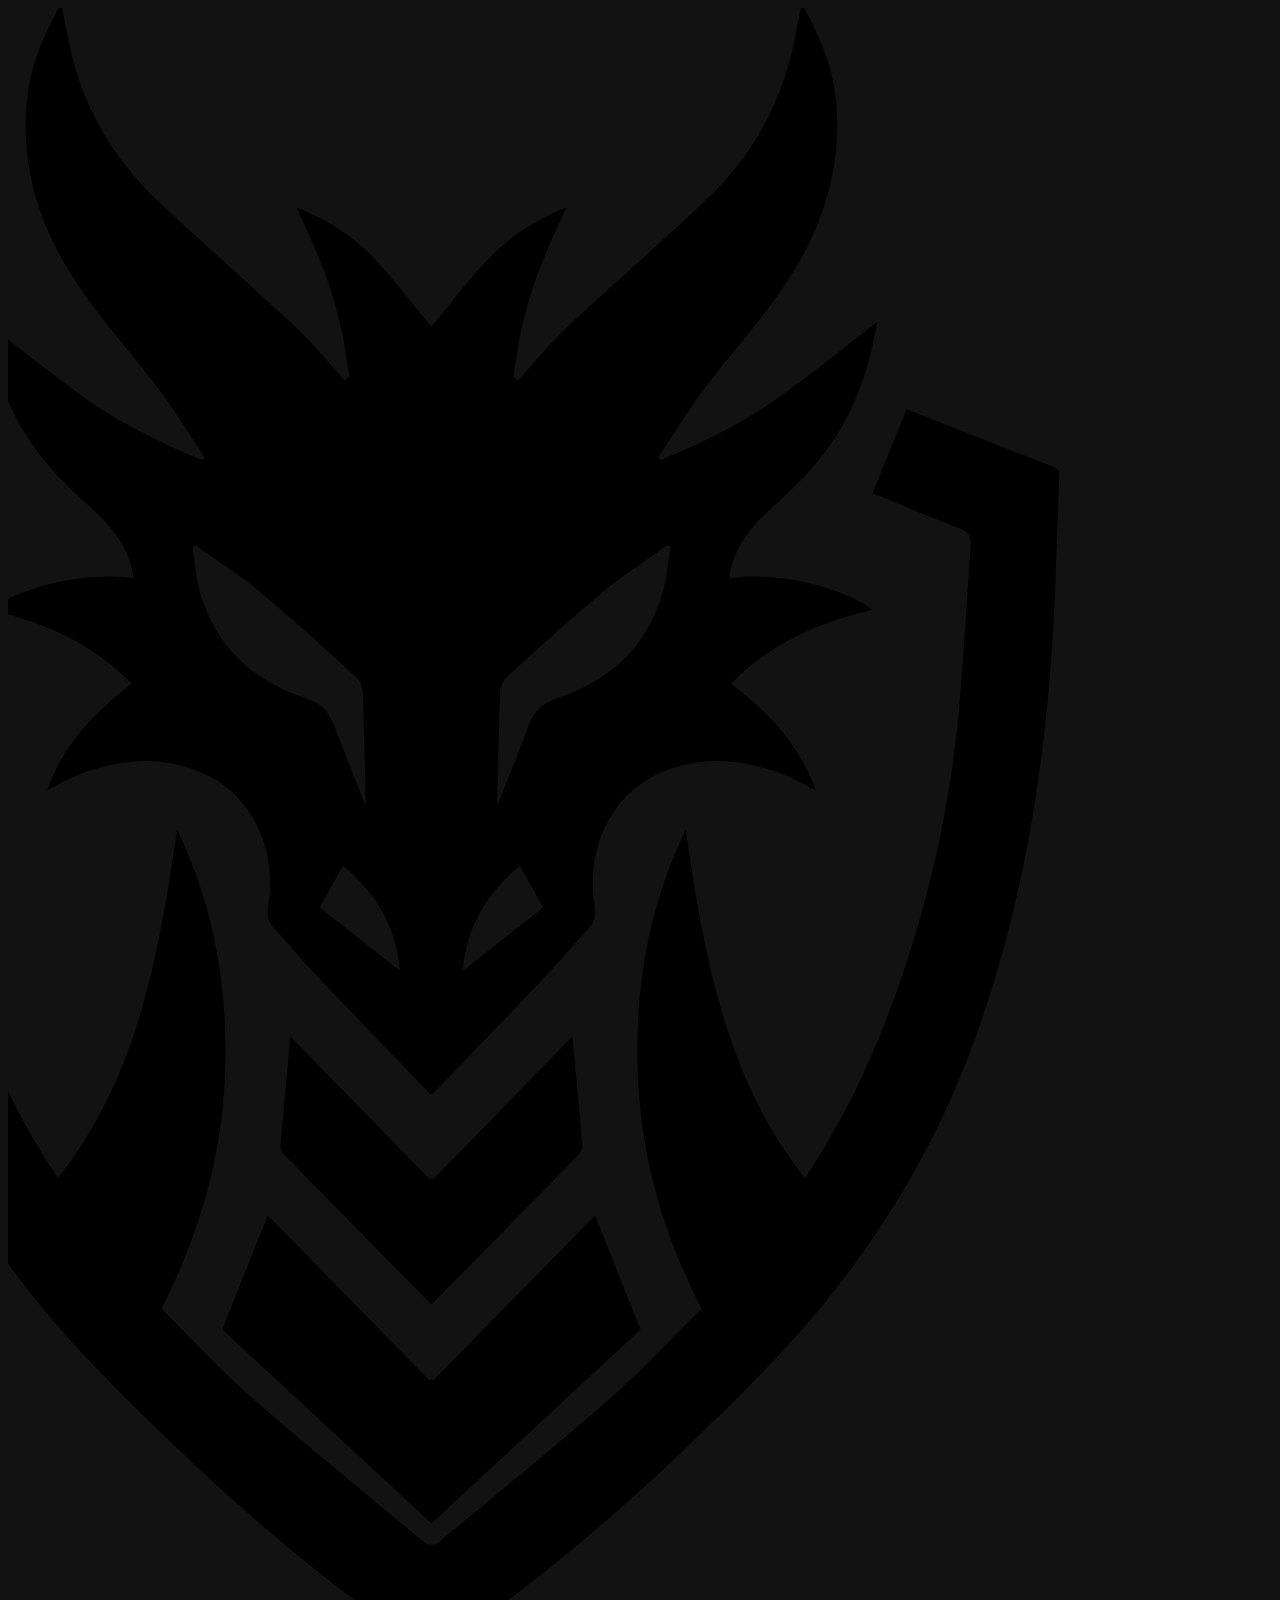
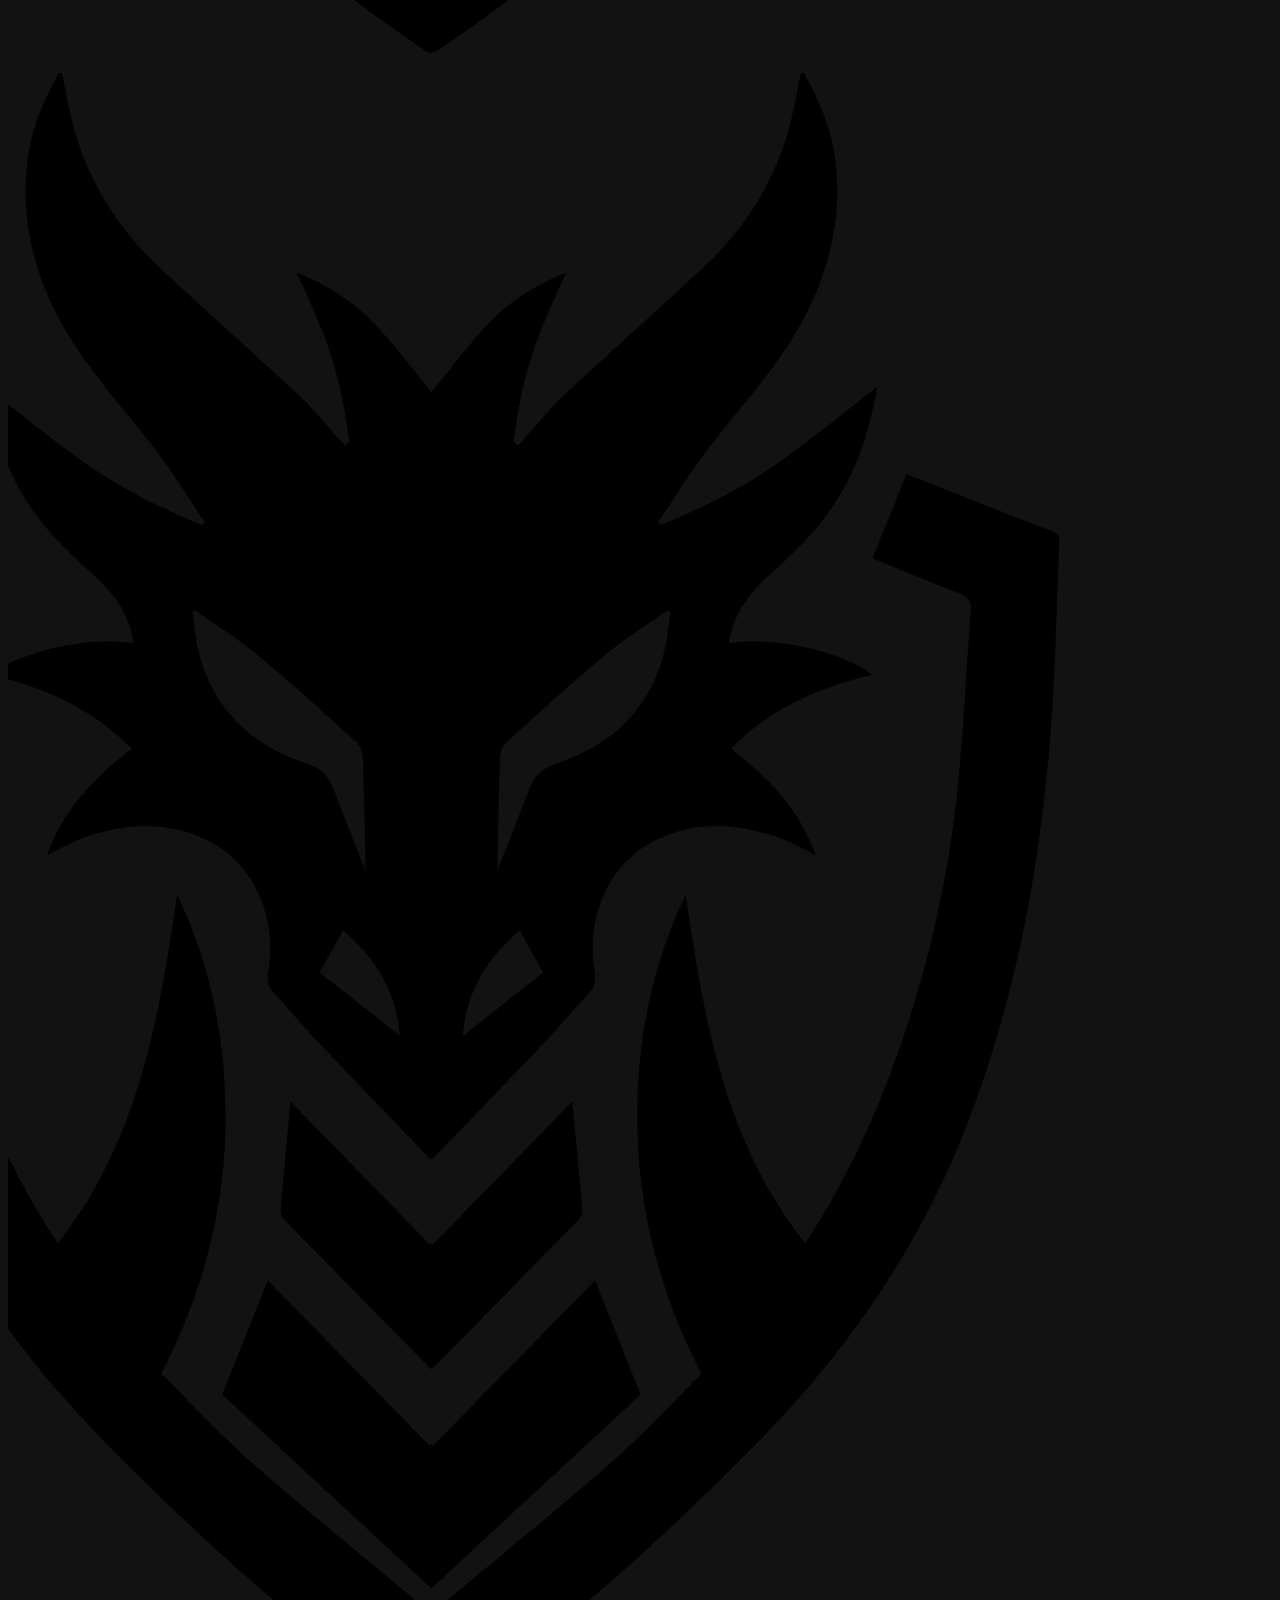
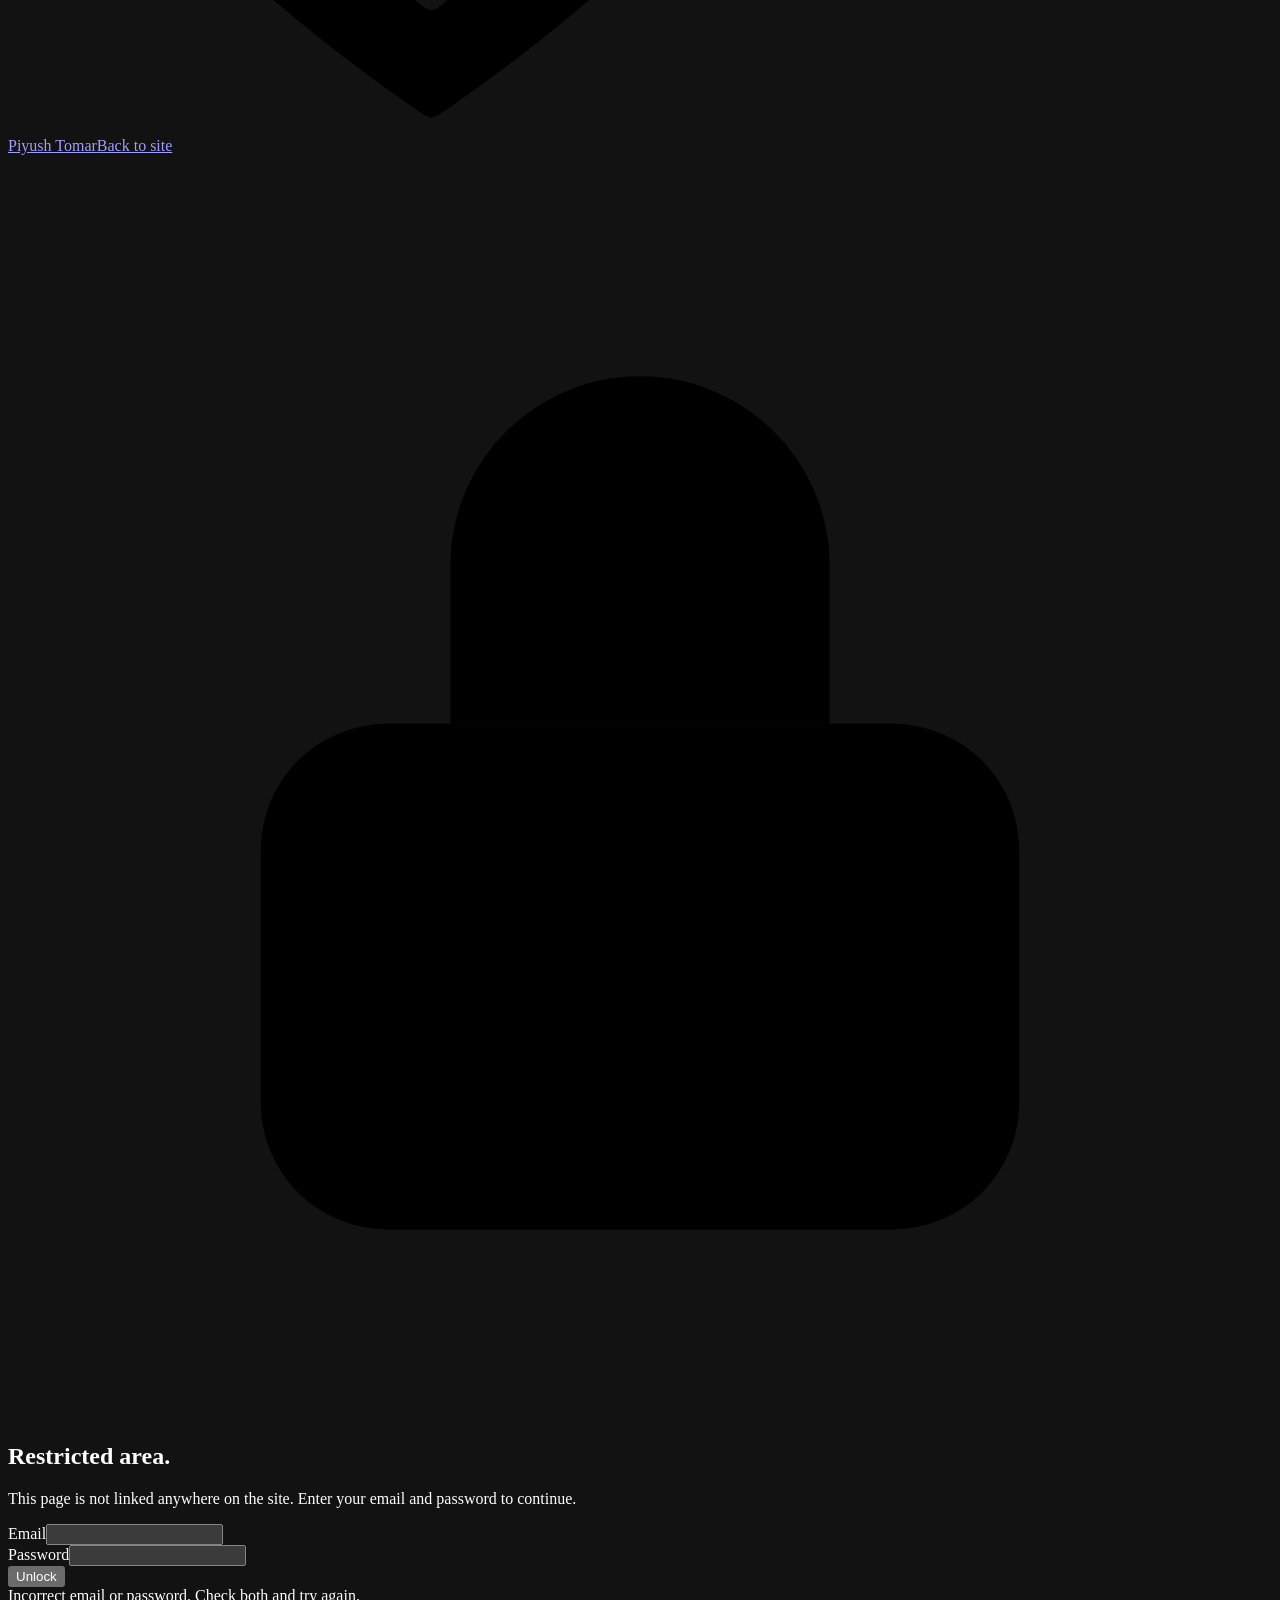
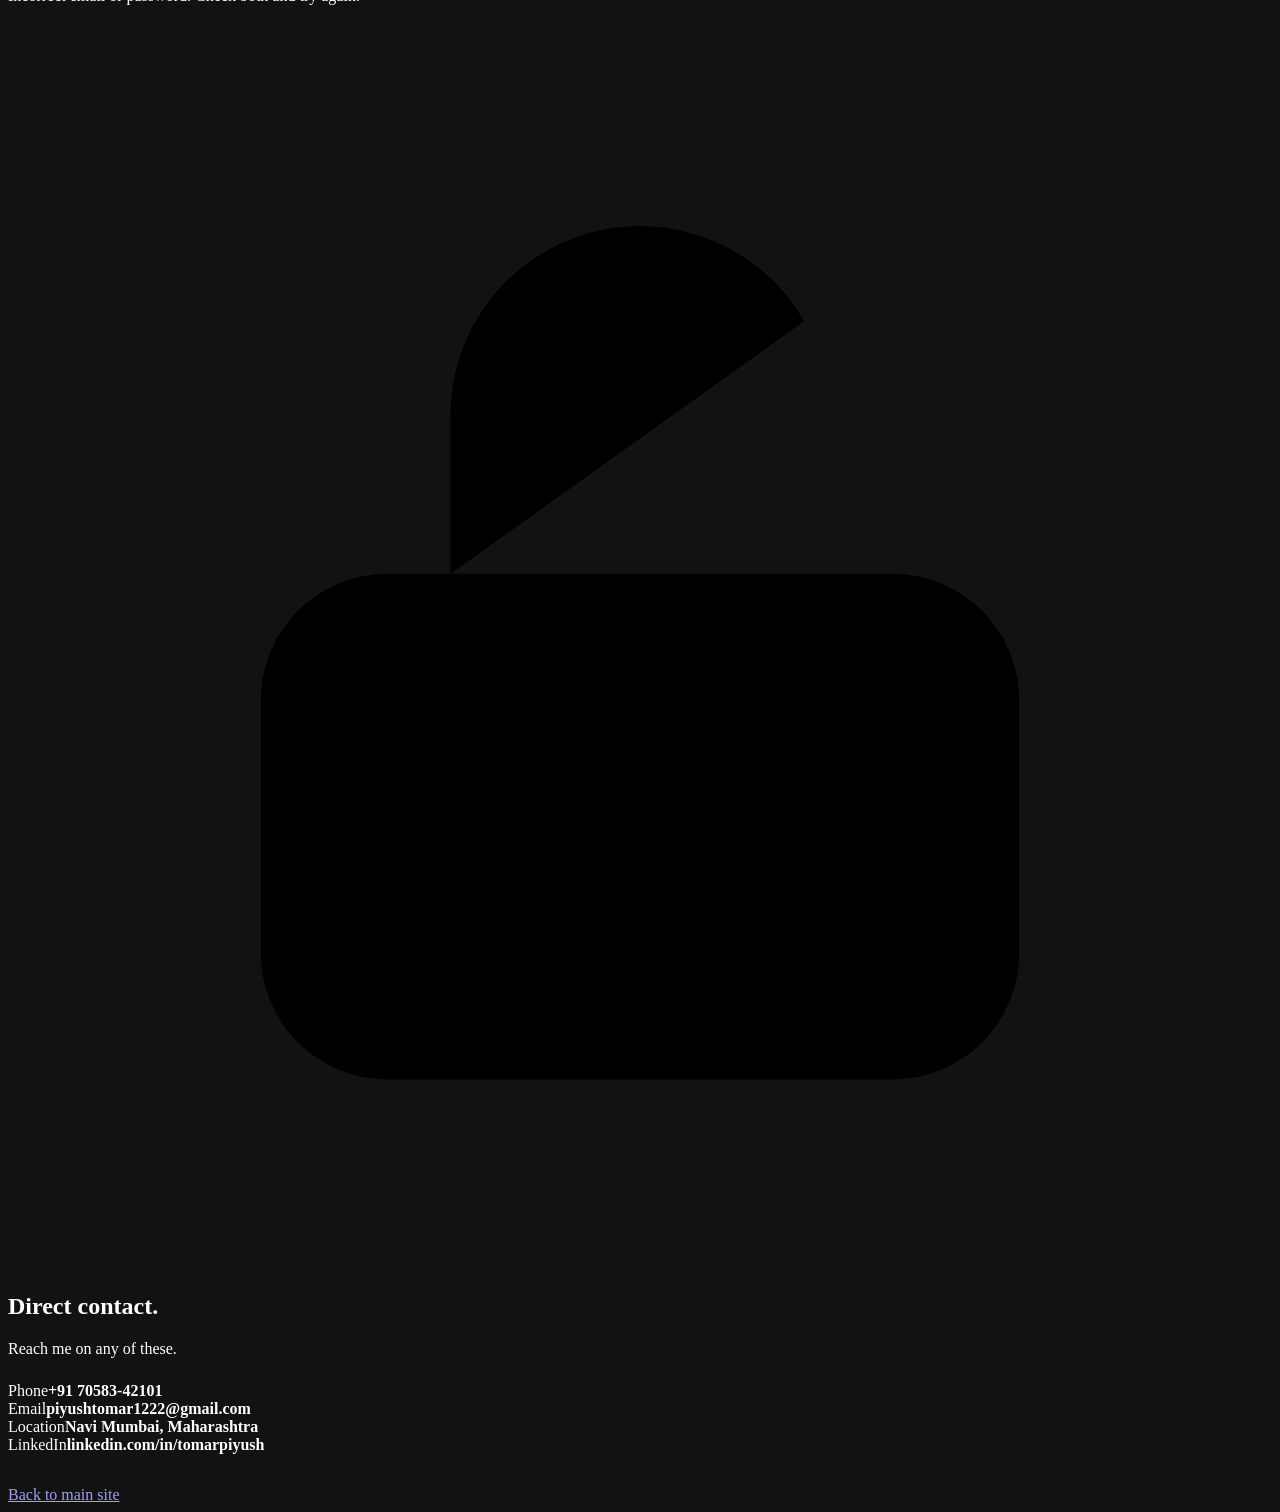
==== commit ebdbff1b: "Add files via upload" ====
--- a/contact-vault.html
+++ b/contact-vault.html
@@ -3,50 +3,54 @@
 <head>
 <meta charset="UTF-8">
 <meta name="viewport" content="width=device-width, initial-scale=1, viewport-fit=cover">
-<meta name="color-scheme" content="dark light">
-<meta name="theme-color" content="#0b0b0d">
+<meta name="color-scheme" content="dark">
+<meta name="theme-color" content="#06070c">
 <link rel="icon" type="image/png" href="Website_logo.png">
 <link rel="apple-touch-icon" href="Website_logo.png">
-<link rel="preconnect" href="https://fonts.googleapis.com">
-<link rel="preconnect" href="https://fonts.gstatic.com" crossorigin>
-<link href="https://fonts.googleapis.com/css2?family=Cormorant+Garamond:ital,wght@0,500;0,600;1,500&family=Instrument+Sans:wght@400;500;600&family=JetBrains+Mono:wght@400;500&display=swap" rel="stylesheet">
-<link rel="stylesheet" href="assets/style.css">
-<link rel="stylesheet" href="assets/luxe.css">
-<script>document.documentElement.classList.add("js");try{var t=localStorage.getItem("theme");if(t)document.documentElement.setAttribute("data-theme",t)}catch(e){}setTimeout(function(){document.documentElement.classList.add("in-failsafe")},0);setTimeout(function(){if(!document.documentElement.classList.contains("ready")){document.documentElement.classList.remove("js");var l=document.getElementById("loader");if(l)l.style.display="none";var m=document.getElementById("main");if(m)m.classList.add("go")}},8000)</script>
+<link rel="preconnect" href="https://fonts.googleapis.com"><link rel="preconnect" href="https://fonts.gstatic.com" crossorigin><link href="https://fonts.googleapis.com/css2?family=Fraunces:ital,opsz,wght@0,9..144,300..500;1,9..144,300..500&family=Geist:wght@400..600&family=Geist+Mono:wght@400;500&display=swap" rel="stylesheet">
+<link rel="stylesheet" href="assets/site.css">
+<script>document.documentElement.classList.add("js");try{var p=localStorage.getItem("pal2");document.documentElement.setAttribute("data-pal",p||"orchid")}catch(e){document.documentElement.setAttribute("data-pal","orchid")}setTimeout(function(){if(!document.documentElement.classList.contains("ready")){document.documentElement.classList.remove("js");document.documentElement.classList.add("ready");var l=document.getElementById("loader");if(l)l.style.display="none";var m=document.getElementById("main");if(m)m.classList.add("go")}},9000)</script>
 <meta name="robots" content="noindex, nofollow">
 <title>Restricted — Piyush Tomar</title>
+
 </head>
 <body>
-<svg width="0" height="0" style="position:absolute" aria-hidden="true" focusable="false"><defs><linearGradient id="lg" x1="0" y1="0" x2="1" y2="1"><stop offset="0" style="stop-color:var(--acc)"/><stop offset=".55" style="stop-color:var(--acc2)"/><stop offset="1" style="stop-color:var(--acc3)"/></linearGradient><symbol id="seal" viewBox="620 30 3760 4940"><path d="M1477.13,1226.05c-105.42-74.09-204.97-156.55-303.84-232.84c17.97,102.2,46.67,207.69,101.14,305.35 c53.23,95.43,127.05,172.37,208.17,243.89c65.07,57.36,119.57,122.3,131.55,213.59c-179.5-23.86-371.26,46.94-426.51,94.3 c158.58,36.63,303.64,99.5,420.51,219.74c-110.63,85.01-205.03,182.8-251.52,316.62c37.73-18.06,73.64-39.36,112.27-53 c124.87-44.09,250.76-49.52,371.35,12.13c131.03,66.99,200.89,225.41,173.88,384.94c-4.35,25.72-1.24,46.12,16.15,65.26 c47.91,52.74,94.28,106.93,143.29,158.62c106.64,112.48,214.53,223.77,323.25,336.94c0.92-0.95,1.82-1.89,2.74-2.84 c0.92,0.95,1.82,1.88,2.74,2.84c108.72-113.17,216.62-224.46,323.25-336.94c49.01-51.69,95.37-105.88,143.29-158.62 c17.38-19.13,20.5-39.53,16.15-65.26c-27-159.53,42.86-317.95,173.88-384.94c120.59-61.65,246.48-56.22,371.35-12.13 c38.62,13.64,74.54,34.94,112.27,53c-46.5-133.82-140.89-231.61-251.52-316.62c116.88-120.24,261.93-183.11,420.51-219.74 c-55.25-47.35-247.02-118.15-426.51-94.3c11.98-91.28,66.49-156.22,131.55-213.59c81.12-71.51,154.94-148.46,208.17-243.89 c54.47-97.66,83.17-203.15,101.14-305.35c-98.87,76.29-198.42,158.74-303.84,232.84c-104.96,73.77-220.86,129.35-339.43,178.4 c-3.07-2.44-6.13-4.87-9.2-7.31c48.53-72.21,93.6-147.07,146.35-216.05c89.85-117.51,191.98-225.34,267.29-354.25 c91.09-155.93,134.98-321.79,114.83-502.06c-10.92-97.67-49.45-186.45-100.95-277.78c-8.94,44.98-16.29,83.82-24.4,122.5 c-38.04,181.42-127.36,335.21-260.44,461.88c-135.29,128.78-276.86,250.94-413.18,378.66c-51.85,48.57-96.76,104.55-144.83,157.15 c-4.86-3.5-9.71-7-14.57-10.51c6.77-42.11,11.93-84.57,20.77-126.25c9.32-43.92,20.3-87.69,33.98-130.42 c13.35-41.69,30.15-82.36,47.04-122.81c16.81-40.27,35.6-79.7,55.4-123.67c-87.97,35.54-165.24,83.19-227.87,148.84 c-62.05,65.04-116.12,137.7-173.22,206.77c-57.11-69.07-111.17-141.73-173.22-206.77c-62.63-65.65-139.9-113.3-227.87-148.84 c19.8,43.96,38.59,83.4,55.4,123.67c16.89,40.45,33.69,81.12,47.04,122.81c13.68,42.74,24.67,86.5,33.98,130.42 c8.84,41.68,13.99,84.13,20.77,126.25c-4.86,3.5-9.71,7-14.57,10.51c-48.07-52.6-92.98-108.58-144.83-157.15 c-136.33-127.72-277.89-249.88-413.18-378.66C1550,504.72,1460.68,350.93,1422.63,169.5c-8.11-38.68-15.46-77.52-24.4-122.5 c-51.49,91.34-90.03,180.12-100.95,277.78c-20.15,180.27,23.74,346.12,114.83,502.06c75.31,128.91,177.44,236.75,267.29,354.25 c52.75,68.98,97.83,143.84,146.35,216.05c-3.07,2.43-6.13,4.87-9.2,7.31C1697.99,1355.4,1582.09,1299.82,1477.13,1226.05z M2696.04,2398.2c2.2-100.8,3.66-201.62,7.59-302.35c0.62-15.84,8.5-35.75,19.95-46.14c95.51-86.66,190.85-173.67,289.95-256.13 c59.31-49.35,125.25-90.71,188.21-135.66c3.02,1.57,6.04,3.14,9.05,4.72c-7.33,45.1-10.25,91.47-22.78,135.07 c-46.87,162.99-158.44,264.8-316.47,315.96c-42.31,13.7-65.75,37.16-80.6,76.01c-30.73,80.4-62.66,160.35-94.94,242.65 C2696,2419.91,2695.8,2409.05,2696.04,2398.2z M2762.52,2610.53c24.08,43.33,47.83,86.09,69.62,125.31 c-81.48,64.3-159.2,125.63-239.04,188.63C2602.44,2795.76,2663.03,2694.26,2762.52,2610.53z M2406,2924.47 c-79.84-63-157.55-124.33-239.03-188.63c21.79-39.22,45.55-81.97,69.62-125.31C2336.08,2694.26,2396.67,2795.76,2406,2924.47z M1985.58,1793.58c99.1,82.46,194.44,169.47,289.95,256.13c11.45,10.39,19.33,30.29,19.95,46.14 c3.94,100.73,5.39,201.55,7.59,302.35c0.24,10.85,0.03,21.71,0.03,34.13c-32.29-82.3-64.22-162.25-94.94-242.65 c-14.85-38.85-38.29-62.31-80.6-76.01c-158.03-51.16-269.6-152.98-316.47-315.96c-12.54-43.6-15.45-89.97-22.78-135.07 c3.02-1.57,6.04-3.14,9.06-4.72C1860.33,1702.87,1926.27,1744.24,1985.58,1793.58z"/><path d="M1877.56,3991.06c200.57,185.95,407.2,377.53,621.48,576.2c0.17-0.16,0.34-0.32,0.52-0.48 c0.17,0.16,0.34,0.32,0.52,0.48c214.27-198.66,420.91-390.24,621.48-576.2c-46.35-116.2-89.09-223.34-135.23-339.02 c-161.66,165.01-322.3,328.98-481.56,491.54c-1.74-1.72-3.46-3.43-5.2-5.15c-1.74,1.72-3.46,3.42-5.2,5.15 c-159.26-162.56-319.9-326.53-481.56-491.54C1966.65,3767.72,1923.91,3874.86,1877.56,3991.06z"/><path d="M2499.56,3914.05c0.43,0.44,0.86,0.88,1.29,1.32c146.59-148.93,292.02-296.5,436.96-444.54 c6.13-6.26,11.59-17.27,10.88-25.51c-9.16-107.53-19.5-214.97-29.89-326.18c-136.68,140.44-274.17,281.73-414.55,425.97 c-1.58-1.61-3.13-3.18-4.71-4.79c-1.58,1.61-3.13,3.18-4.71,4.79c-140.38-144.24-277.87-285.53-414.55-425.97 c-10.39,111.21-20.72,218.65-29.89,326.18c-0.7,8.25,4.75,19.25,10.88,25.51c144.94,148.05,290.37,295.62,436.96,444.54 C2498.69,3914.93,2499.12,3914.49,2499.56,3914.05z"/><path d="M4347.87,1424.23c-146.81-56.43-292.97-114.57-434.82-170.42c-33.39,82.43-66.59,164.43-100.97,249.32 c81.81,33.4,169.54,70.74,258.6,104.61c25.71,9.78,35.28,21.62,33.28,48.72c-11.92,161.3-20.15,322.9-34.4,483.98 c-22.22,251-72.93,496.75-149.45,736.84c-74.52,233.83-171.39,457.54-309.17,664c-240.57-304.18-300.73-668.27-354.91-1035.83 c-109.01,225.56-150.88,465.14-142.99,713.65c7.88,248.1,73.08,482.13,190.05,710.3c-89.29,88.28-176.64,183.6-273.34,268.24 c-165.09,144.5-336.2,282.1-504.31,423.17c-9.72,8.16-17.65,11.39-25.89,10.55c-8.24,0.84-16.17-2.4-25.89-10.55 c-168.1-141.07-339.22-278.68-504.31-423.17c-96.7-84.64-184.05-179.97-273.34-268.24c116.97-228.17,182.17-462.2,190.05-710.3 c7.89-248.51-33.98-488.09-142.99-713.65c-54.17,367.56-114.33,731.65-354.91,1035.83c-137.78-206.46-234.64-430.17-309.17-664 c-76.52-240.09-127.23-485.84-149.45-736.84c-14.26-161.08-22.49-322.69-34.4-483.98c-2-27.1,7.57-38.94,33.28-48.72 c89.06-33.87,176.79-71.21,258.6-104.61c-34.38-84.89-67.58-166.89-100.97-249.32c-141.86,55.85-288.01,113.99-434.82,170.42 c-18.7,7.19-19.72,16.98-19.08,32.95c4.1,101.88,7.63,203.79,11.12,305.69c8,234.1,28.99,466.78,67.55,698.09 c38.03,228.2,94.34,451.48,173.18,668.64c136.54,376.08,350.85,702.42,630.58,988.46c295.19,301.85,606.17,584.31,956.55,821.46 c10.1,6.84,18.61,12.62,28.42,13.02c9.81-0.4,18.31-6.18,28.42-13.02c350.38-237.16,661.36-519.61,956.55-821.46 c279.73-286.05,494.05-612.38,630.58-988.46c78.84-217.16,135.14-440.45,173.18-668.64c38.55-231.31,59.55-463.99,67.55-698.09 c3.48-101.91,7.02-203.81,11.12-305.69C4367.59,1441.21,4366.57,1431.41,4347.87,1424.23z"/></symbol></defs></svg>
+<svg width="0" height="0" style="position:absolute" aria-hidden="true" focusable="false"><defs>
+<linearGradient id="lgu" gradientUnits="userSpaceOnUse" x1="620" y1="30" x2="4380" y2="4970"><stop offset="0" style="stop-color:var(--a1)"/><stop offset=".55" style="stop-color:var(--a2)"/><stop offset="1" style="stop-color:var(--a3)"/></linearGradient>
+<linearGradient id="lgv" gradientUnits="userSpaceOnUse" x1="0" y1="0" x2="400" y2="0"><stop offset="0" style="stop-color:var(--a1)"/><stop offset=".55" style="stop-color:var(--a2)"/><stop offset="1" style="stop-color:var(--a3)"/></linearGradient>
+<linearGradient id="lgf" x1="0" y1="0" x2="0" y2="1"><stop offset="0" style="stop-color:var(--a2);stop-opacity:.35"/><stop offset="1" style="stop-color:var(--a2);stop-opacity:0"/></linearGradient>
+<path id="p1" pathLength="1" d="M1477.13,1226.05c-105.42-74.09-204.97-156.55-303.84-232.84c17.97,102.2,46.67,207.69,101.14,305.35 c53.23,95.43,127.05,172.37,208.17,243.89c65.07,57.36,119.57,122.3,131.55,213.59c-179.5-23.86-371.26,46.94-426.51,94.3 c158.58,36.63,303.64,99.5,420.51,219.74c-110.63,85.01-205.03,182.8-251.52,316.62c37.73-18.06,73.64-39.36,112.27-53 c124.87-44.09,250.76-49.52,371.35,12.13c131.03,66.99,200.89,225.41,173.88,384.94c-4.35,25.72-1.24,46.12,16.15,65.26 c47.91,52.74,94.28,106.93,143.29,158.62c106.64,112.48,214.53,223.77,323.25,336.94c0.92-0.95,1.82-1.89,2.74-2.84 c0.92,0.95,1.82,1.88,2.74,2.84c108.72-113.17,216.62-224.46,323.25-336.94c49.01-51.69,95.37-105.88,143.29-158.62 c17.38-19.13,20.5-39.53,16.15-65.26c-27-159.53,42.86-317.95,173.88-384.94c120.59-61.65,246.48-56.22,371.35-12.13 c38.62,13.64,74.54,34.94,112.27,53c-46.5-133.82-140.89-231.61-251.52-316.62c116.88-120.24,261.93-183.11,420.51-219.74 c-55.25-47.35-247.02-118.15-426.51-94.3c11.98-91.28,66.49-156.22,131.55-213.59c81.12-71.51,154.94-148.46,208.17-243.89 c54.47-97.66,83.17-203.15,101.14-305.35c-98.87,76.29-198.42,158.74-303.84,232.84c-104.96,73.77-220.86,129.35-339.43,178.4 c-3.07-2.44-6.13-4.87-9.2-7.31c48.53-72.21,93.6-147.07,146.35-216.05c89.85-117.51,191.98-225.34,267.29-354.25 c91.09-155.93,134.98-321.79,114.83-502.06c-10.92-97.67-49.45-186.45-100.95-277.78c-8.94,44.98-16.29,83.82-24.4,122.5 c-38.04,181.42-127.36,335.21-260.44,461.88c-135.29,128.78-276.86,250.94-413.18,378.66c-51.85,48.57-96.76,104.55-144.83,157.15 c-4.86-3.5-9.71-7-14.57-10.51c6.77-42.11,11.93-84.57,20.77-126.25c9.32-43.92,20.3-87.69,33.98-130.42 c13.35-41.69,30.15-82.36,47.04-122.81c16.81-40.27,35.6-79.7,55.4-123.67c-87.97,35.54-165.24,83.19-227.87,148.84 c-62.05,65.04-116.12,137.7-173.22,206.77c-57.11-69.07-111.17-141.73-173.22-206.77c-62.63-65.65-139.9-113.3-227.87-148.84 c19.8,43.96,38.59,83.4,55.4,123.67c16.89,40.45,33.69,81.12,47.04,122.81c13.68,42.74,24.67,86.5,33.98,130.42 c8.84,41.68,13.99,84.13,20.77,126.25c-4.86,3.5-9.71,7-14.57,10.51c-48.07-52.6-92.98-108.58-144.83-157.15 c-136.33-127.72-277.89-249.88-413.18-378.66C1550,504.72,1460.68,350.93,1422.63,169.5c-8.11-38.68-15.46-77.52-24.4-122.5 c-51.49,91.34-90.03,180.12-100.95,277.78c-20.15,180.27,23.74,346.12,114.83,502.06c75.31,128.91,177.44,236.75,267.29,354.25 c52.75,68.98,97.83,143.84,146.35,216.05c-3.07,2.43-6.13,4.87-9.2,7.31C1697.99,1355.4,1582.09,1299.82,1477.13,1226.05z M2696.04,2398.2c2.2-100.8,3.66-201.62,7.59-302.35c0.62-15.84,8.5-35.75,19.95-46.14c95.51-86.66,190.85-173.67,289.95-256.13 c59.31-49.35,125.25-90.71,188.21-135.66c3.02,1.57,6.04,3.14,9.05,4.72c-7.33,45.1-10.25,91.47-22.78,135.07 c-46.87,162.99-158.44,264.8-316.47,315.96c-42.31,13.7-65.75,37.16-80.6,76.01c-30.73,80.4-62.66,160.35-94.94,242.65 C2696,2419.91,2695.8,2409.05,2696.04,2398.2z M2762.52,2610.53c24.08,43.33,47.83,86.09,69.62,125.31 c-81.48,64.3-159.2,125.63-239.04,188.63C2602.44,2795.76,2663.03,2694.26,2762.52,2610.53z M2406,2924.47 c-79.84-63-157.55-124.33-239.03-188.63c21.79-39.22,45.55-81.97,69.62-125.31C2336.08,2694.26,2396.67,2795.76,2406,2924.47z M1985.58,1793.58c99.1,82.46,194.44,169.47,289.95,256.13c11.45,10.39,19.33,30.29,19.95,46.14 c3.94,100.73,5.39,201.55,7.59,302.35c0.24,10.85,0.03,21.71,0.03,34.13c-32.29-82.3-64.22-162.25-94.94-242.65 c-14.85-38.85-38.29-62.31-80.6-76.01c-158.03-51.16-269.6-152.98-316.47-315.96c-12.54-43.6-15.45-89.97-22.78-135.07 c3.02-1.57,6.04-3.14,9.06-4.72C1860.33,1702.87,1926.27,1744.24,1985.58,1793.58z"/><path id="p2" pathLength="1" d="M1877.56,3991.06c200.57,185.95,407.2,377.53,621.48,576.2c0.17-0.16,0.34-0.32,0.52-0.48 c0.17,0.16,0.34,0.32,0.52,0.48c214.27-198.66,420.91-390.24,621.48-576.2c-46.35-116.2-89.09-223.34-135.23-339.02 c-161.66,165.01-322.3,328.98-481.56,491.54c-1.74-1.72-3.46-3.43-5.2-5.15c-1.74,1.72-3.46,3.42-5.2,5.15 c-159.26-162.56-319.9-326.53-481.56-491.54C1966.65,3767.72,1923.91,3874.86,1877.56,3991.06z"/><path id="p3" pathLength="1" d="M2499.56,3914.05c0.43,0.44,0.86,0.88,1.29,1.32c146.59-148.93,292.02-296.5,436.96-444.54 c6.13-6.26,11.59-17.27,10.88-25.51c-9.16-107.53-19.5-214.97-29.89-326.18c-136.68,140.44-274.17,281.73-414.55,425.97 c-1.58-1.61-3.13-3.18-4.71-4.79c-1.58,1.61-3.13,3.18-4.71,4.79c-140.38-144.24-277.87-285.53-414.55-425.97 c-10.39,111.21-20.72,218.65-29.89,326.18c-0.7,8.25,4.75,19.25,10.88,25.51c144.94,148.05,290.37,295.62,436.96,444.54 C2498.69,3914.93,2499.12,3914.49,2499.56,3914.05z"/><path id="p4" pathLength="1" d="M4347.87,1424.23c-146.81-56.43-292.97-114.57-434.82-170.42c-33.39,82.43-66.59,164.43-100.97,249.32 c81.81,33.4,169.54,70.74,258.6,104.61c25.71,9.78,35.28,21.62,33.28,48.72c-11.92,161.3-20.15,322.9-34.4,483.98 c-22.22,251-72.93,496.75-149.45,736.84c-74.52,233.83-171.39,457.54-309.17,664c-240.57-304.18-300.73-668.27-354.91-1035.83 c-109.01,225.56-150.88,465.14-142.99,713.65c7.88,248.1,73.08,482.13,190.05,710.3c-89.29,88.28-176.64,183.6-273.34,268.24 c-165.09,144.5-336.2,282.1-504.31,423.17c-9.72,8.16-17.65,11.39-25.89,10.55c-8.24,0.84-16.17-2.4-25.89-10.55 c-168.1-141.07-339.22-278.68-504.31-423.17c-96.7-84.64-184.05-179.97-273.34-268.24c116.97-228.17,182.17-462.2,190.05-710.3 c7.89-248.51-33.98-488.09-142.99-713.65c-54.17,367.56-114.33,731.65-354.91,1035.83c-137.78-206.46-234.64-430.17-309.17-664 c-76.52-240.09-127.23-485.84-149.45-736.84c-14.26-161.08-22.49-322.69-34.4-483.98c-2-27.1,7.57-38.94,33.28-48.72 c89.06-33.87,176.79-71.21,258.6-104.61c-34.38-84.89-67.58-166.89-100.97-249.32c-141.86,55.85-288.01,113.99-434.82,170.42 c-18.7,7.19-19.72,16.98-19.08,32.95c4.1,101.88,7.63,203.79,11.12,305.69c8,234.1,28.99,466.78,67.55,698.09 c38.03,228.2,94.34,451.48,173.18,668.64c136.54,376.08,350.85,702.42,630.58,988.46c295.19,301.85,606.17,584.31,956.55,821.46 c10.1,6.84,18.61,12.62,28.42,13.02c9.81-0.4,18.31-6.18,28.42-13.02c350.38-237.16,661.36-519.61,956.55-821.46 c279.73-286.05,494.05-612.38,630.58-988.46c78.84-217.16,135.14-440.45,173.18-668.64c38.55-231.31,59.55-463.99,67.55-698.09 c3.48-101.91,7.02-203.81,11.12-305.69C4367.59,1441.21,4366.57,1431.41,4347.87,1424.23z"/>
+<symbol id="seal" viewBox="620 30 3760 4940"><use href="#p1"/><use href="#p2"/><use href="#p3"/><use href="#p4"/></symbol>
+</defs></svg>
 <div class="vpage">
-  <div class="aurora" aria-hidden="true"><i></i><i></i></div><svg class="wmark" viewBox="620 30 3760 4940" aria-hidden="true"><use href="#seal"/></svg>
-  <header class="vbar"><a class="brand" href="index.html"><svg viewBox="620 30 3760 4940" aria-hidden="true"><use href="#seal"/></svg>Piyush Tomar</a><div style="display:flex;gap:10px;align-items:center"><button class="ib" data-theme-toggle aria-label="Switch theme"><svg viewBox="0 0 16 16" aria-hidden="true"><circle cx="8" cy="8" r="3.2"/><path d="M8 1.5v1.5M8 13v1.5M1.5 8H3M13 8h1.5M3.4 3.4l1 1M11.6 11.6l1 1M12.6 3.4l-1 1M4.4 11.6l-1 1"/></svg></button><a class="btn sm ghost" href="index.html">Back to site</a></div></header>
+  <svg class="vwm" viewBox="620 30 3760 4940" aria-hidden="true"><use href="#seal"/></svg>
+  <header class="vbar"><a class="brand" href="index.html"><svg viewBox="620 30 3760 4940" aria-hidden="true"><use href="#seal"/></svg>Piyush Tomar</a><a class="btn sm ghost" href="index.html">Back to site</a></header>
   <main class="vmain" id="main">
-    <section class="vcard v-gate" id="gate" aria-labelledby="gt">
+    <section class="card vcard v-gate" id="gate" aria-labelledby="gt">
       <div class="lock"><svg viewBox="0 0 20 20" aria-hidden="true"><rect x="4" y="9" width="12" height="8" rx="2"/><path d="M7 9V6.5a3 3 0 016 0V9"/></svg></div>
       <h1 id="gt">Restricted area.</h1>
       <p>This page is not linked anywhere on the site. Enter your email and password to continue.</p>
       <form id="gateForm" novalidate>
-        <div class="field"><label class="mono" for="gateUser">Email</label><input type="email" id="gateUser" autocomplete="off" required></div>
-        <div class="field"><label class="mono" for="gatePass">Password</label><input type="password" id="gatePass" autocomplete="off" required></div>
+        <div class="field"><label for="gateUser">Email</label><input type="email" id="gateUser" autocomplete="off" required></div>
+        <div class="field"><label for="gatePass">Password</label><input type="password" id="gatePass" autocomplete="off" required></div>
         <button class="btn" type="submit">Unlock</button>
         <div class="v-err" id="gateError" role="alert">Incorrect email or password. Check both and try again.</div>
       </form>
     </section>
-    <section class="vcard v-open" id="vaultContent" aria-labelledby="vt">
+    <section class="card vcard v-open" id="vaultContent" aria-labelledby="vt">
       <div class="lock"><svg viewBox="0 0 20 20" aria-hidden="true"><rect x="4" y="9" width="12" height="8" rx="2"/><path d="M7 9V6.5a3 3 0 015.6-1.5"/></svg></div>
       <h1 id="vt">Direct contact.</h1>
-      <p style="margin-bottom:28px">Reach me on any of these.</p>
-      <div class="cl">
+      <p style="margin-bottom:24px">Reach me on any of these.</p>
+      <div class="cl" style="margin-top:0">
         <div><span class="mono">Phone</span><b>+91 70583-42101</b></div>
         <div><span class="mono">Email</span><b>piyushtomar1222@gmail.com</b></div>
         <div><span class="mono">Location</span><b>Navi Mumbai, Maharashtra</b></div>
         <div><span class="mono">LinkedIn</span><b>linkedin.com/in/tomarpiyush</b></div>
       </div>
-      <p style="margin:36px 0 0"><a class="btn ghost" href="index.html">Back to main site</a></p>
+      <p style="margin:32px 0 0"><a class="btn ghost" href="index.html">Back to main site</a></p>
     </section>
   </main>
 </div>
-<script src="assets/main.js"></script>
+<script src="assets/site.js" defer></script>
 </body>
 </html>
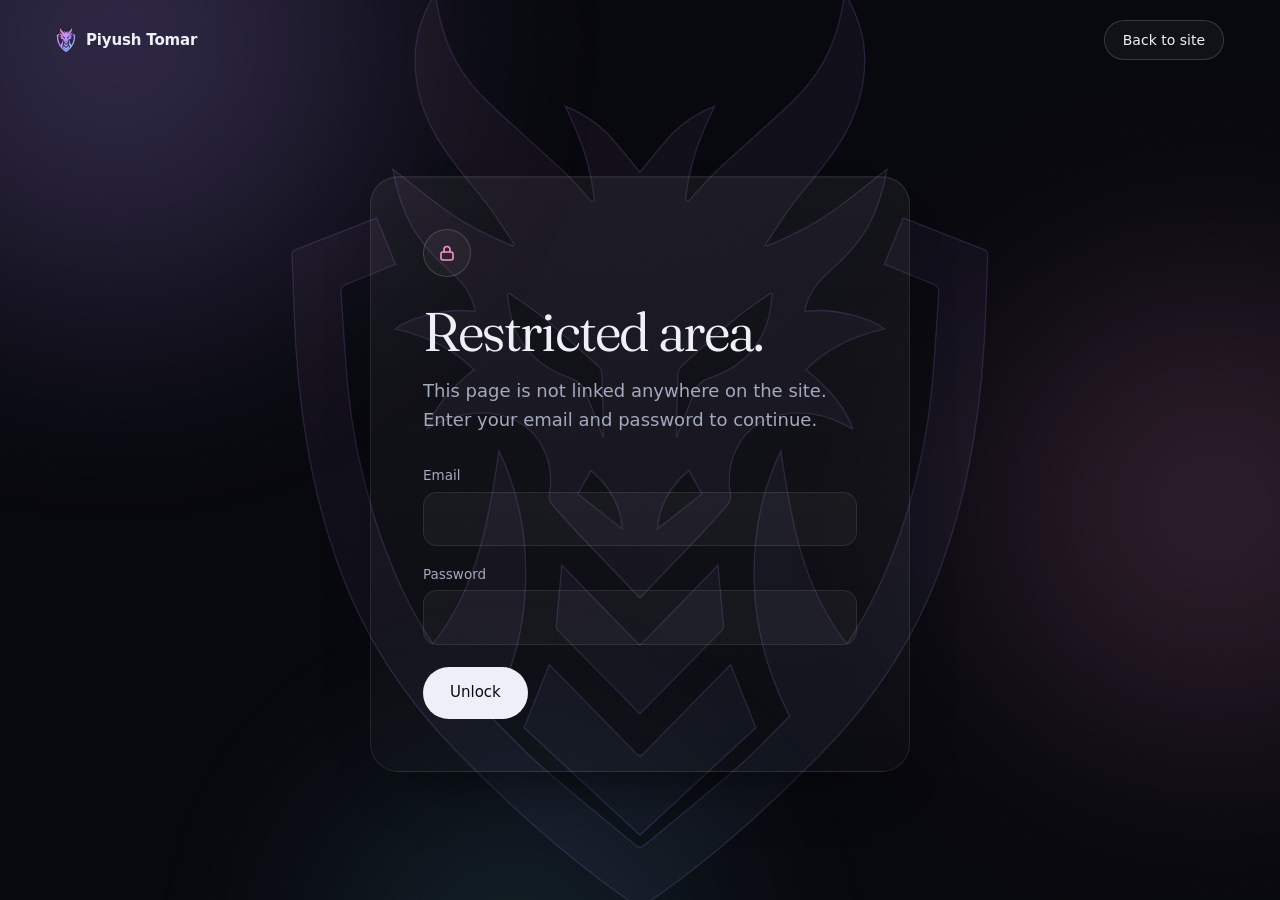
==== commit 0995f9be: "Add files via upload" ====
--- a/contact-vault.html
+++ b/contact-vault.html
@@ -5,8 +5,8 @@
 <meta name="viewport" content="width=device-width, initial-scale=1, viewport-fit=cover">
 <meta name="color-scheme" content="dark">
 <meta name="theme-color" content="#06070c">
-<link rel="icon" type="image/png" href="Website_logo.png">
-<link rel="apple-touch-icon" href="Website_logo.png">
+<link rel="icon" type="image/png" href="favicon.png">
+<link rel="apple-touch-icon" href="favicon.png">
 <link rel="preconnect" href="https://fonts.googleapis.com"><link rel="preconnect" href="https://fonts.gstatic.com" crossorigin><link href="https://fonts.googleapis.com/css2?family=Fraunces:ital,opsz,wght@0,9..144,300..500;1,9..144,300..500&family=Geist:wght@400..600&family=Geist+Mono:wght@400;500&display=swap" rel="stylesheet">
 <link rel="stylesheet" href="assets/site.css">
 <script>document.documentElement.classList.add("js");try{var p=localStorage.getItem("pal2");document.documentElement.setAttribute("data-pal",p||"orchid")}catch(e){document.documentElement.setAttribute("data-pal","orchid")}setTimeout(function(){if(!document.documentElement.classList.contains("ready")){document.documentElement.classList.remove("js");document.documentElement.classList.add("ready");var l=document.getElementById("loader");if(l)l.style.display="none";var m=document.getElementById("main");if(m)m.classList.add("go")}},9000)</script>
@@ -20,11 +20,11 @@
 <linearGradient id="lgv" gradientUnits="userSpaceOnUse" x1="0" y1="0" x2="400" y2="0"><stop offset="0" style="stop-color:var(--a1)"/><stop offset=".55" style="stop-color:var(--a2)"/><stop offset="1" style="stop-color:var(--a3)"/></linearGradient>
 <linearGradient id="lgf" x1="0" y1="0" x2="0" y2="1"><stop offset="0" style="stop-color:var(--a2);stop-opacity:.35"/><stop offset="1" style="stop-color:var(--a2);stop-opacity:0"/></linearGradient>
 <path id="p1" pathLength="1" d="M1477.13,1226.05c-105.42-74.09-204.97-156.55-303.84-232.84c17.97,102.2,46.67,207.69,101.14,305.35 c53.23,95.43,127.05,172.37,208.17,243.89c65.07,57.36,119.57,122.3,131.55,213.59c-179.5-23.86-371.26,46.94-426.51,94.3 c158.58,36.63,303.64,99.5,420.51,219.74c-110.63,85.01-205.03,182.8-251.52,316.62c37.73-18.06,73.64-39.36,112.27-53 c124.87-44.09,250.76-49.52,371.35,12.13c131.03,66.99,200.89,225.41,173.88,384.94c-4.35,25.72-1.24,46.12,16.15,65.26 c47.91,52.74,94.28,106.93,143.29,158.62c106.64,112.48,214.53,223.77,323.25,336.94c0.92-0.95,1.82-1.89,2.74-2.84 c0.92,0.95,1.82,1.88,2.74,2.84c108.72-113.17,216.62-224.46,323.25-336.94c49.01-51.69,95.37-105.88,143.29-158.62 c17.38-19.13,20.5-39.53,16.15-65.26c-27-159.53,42.86-317.95,173.88-384.94c120.59-61.65,246.48-56.22,371.35-12.13 c38.62,13.64,74.54,34.94,112.27,53c-46.5-133.82-140.89-231.61-251.52-316.62c116.88-120.24,261.93-183.11,420.51-219.74 c-55.25-47.35-247.02-118.15-426.51-94.3c11.98-91.28,66.49-156.22,131.55-213.59c81.12-71.51,154.94-148.46,208.17-243.89 c54.47-97.66,83.17-203.15,101.14-305.35c-98.87,76.29-198.42,158.74-303.84,232.84c-104.96,73.77-220.86,129.35-339.43,178.4 c-3.07-2.44-6.13-4.87-9.2-7.31c48.53-72.21,93.6-147.07,146.35-216.05c89.85-117.51,191.98-225.34,267.29-354.25 c91.09-155.93,134.98-321.79,114.83-502.06c-10.92-97.67-49.45-186.45-100.95-277.78c-8.94,44.98-16.29,83.82-24.4,122.5 c-38.04,181.42-127.36,335.21-260.44,461.88c-135.29,128.78-276.86,250.94-413.18,378.66c-51.85,48.57-96.76,104.55-144.83,157.15 c-4.86-3.5-9.71-7-14.57-10.51c6.77-42.11,11.93-84.57,20.77-126.25c9.32-43.92,20.3-87.69,33.98-130.42 c13.35-41.69,30.15-82.36,47.04-122.81c16.81-40.27,35.6-79.7,55.4-123.67c-87.97,35.54-165.24,83.19-227.87,148.84 c-62.05,65.04-116.12,137.7-173.22,206.77c-57.11-69.07-111.17-141.73-173.22-206.77c-62.63-65.65-139.9-113.3-227.87-148.84 c19.8,43.96,38.59,83.4,55.4,123.67c16.89,40.45,33.69,81.12,47.04,122.81c13.68,42.74,24.67,86.5,33.98,130.42 c8.84,41.68,13.99,84.13,20.77,126.25c-4.86,3.5-9.71,7-14.57,10.51c-48.07-52.6-92.98-108.58-144.83-157.15 c-136.33-127.72-277.89-249.88-413.18-378.66C1550,504.72,1460.68,350.93,1422.63,169.5c-8.11-38.68-15.46-77.52-24.4-122.5 c-51.49,91.34-90.03,180.12-100.95,277.78c-20.15,180.27,23.74,346.12,114.83,502.06c75.31,128.91,177.44,236.75,267.29,354.25 c52.75,68.98,97.83,143.84,146.35,216.05c-3.07,2.43-6.13,4.87-9.2,7.31C1697.99,1355.4,1582.09,1299.82,1477.13,1226.05z M2696.04,2398.2c2.2-100.8,3.66-201.62,7.59-302.35c0.62-15.84,8.5-35.75,19.95-46.14c95.51-86.66,190.85-173.67,289.95-256.13 c59.31-49.35,125.25-90.71,188.21-135.66c3.02,1.57,6.04,3.14,9.05,4.72c-7.33,45.1-10.25,91.47-22.78,135.07 c-46.87,162.99-158.44,264.8-316.47,315.96c-42.31,13.7-65.75,37.16-80.6,76.01c-30.73,80.4-62.66,160.35-94.94,242.65 C2696,2419.91,2695.8,2409.05,2696.04,2398.2z M2762.52,2610.53c24.08,43.33,47.83,86.09,69.62,125.31 c-81.48,64.3-159.2,125.63-239.04,188.63C2602.44,2795.76,2663.03,2694.26,2762.52,2610.53z M2406,2924.47 c-79.84-63-157.55-124.33-239.03-188.63c21.79-39.22,45.55-81.97,69.62-125.31C2336.08,2694.26,2396.67,2795.76,2406,2924.47z M1985.58,1793.58c99.1,82.46,194.44,169.47,289.95,256.13c11.45,10.39,19.33,30.29,19.95,46.14 c3.94,100.73,5.39,201.55,7.59,302.35c0.24,10.85,0.03,21.71,0.03,34.13c-32.29-82.3-64.22-162.25-94.94-242.65 c-14.85-38.85-38.29-62.31-80.6-76.01c-158.03-51.16-269.6-152.98-316.47-315.96c-12.54-43.6-15.45-89.97-22.78-135.07 c3.02-1.57,6.04-3.14,9.06-4.72C1860.33,1702.87,1926.27,1744.24,1985.58,1793.58z"/><path id="p2" pathLength="1" d="M1877.56,3991.06c200.57,185.95,407.2,377.53,621.48,576.2c0.17-0.16,0.34-0.32,0.52-0.48 c0.17,0.16,0.34,0.32,0.52,0.48c214.27-198.66,420.91-390.24,621.48-576.2c-46.35-116.2-89.09-223.34-135.23-339.02 c-161.66,165.01-322.3,328.98-481.56,491.54c-1.74-1.72-3.46-3.43-5.2-5.15c-1.74,1.72-3.46,3.42-5.2,5.15 c-159.26-162.56-319.9-326.53-481.56-491.54C1966.65,3767.72,1923.91,3874.86,1877.56,3991.06z"/><path id="p3" pathLength="1" d="M2499.56,3914.05c0.43,0.44,0.86,0.88,1.29,1.32c146.59-148.93,292.02-296.5,436.96-444.54 c6.13-6.26,11.59-17.27,10.88-25.51c-9.16-107.53-19.5-214.97-29.89-326.18c-136.68,140.44-274.17,281.73-414.55,425.97 c-1.58-1.61-3.13-3.18-4.71-4.79c-1.58,1.61-3.13,3.18-4.71,4.79c-140.38-144.24-277.87-285.53-414.55-425.97 c-10.39,111.21-20.72,218.65-29.89,326.18c-0.7,8.25,4.75,19.25,10.88,25.51c144.94,148.05,290.37,295.62,436.96,444.54 C2498.69,3914.93,2499.12,3914.49,2499.56,3914.05z"/><path id="p4" pathLength="1" d="M4347.87,1424.23c-146.81-56.43-292.97-114.57-434.82-170.42c-33.39,82.43-66.59,164.43-100.97,249.32 c81.81,33.4,169.54,70.74,258.6,104.61c25.71,9.78,35.28,21.62,33.28,48.72c-11.92,161.3-20.15,322.9-34.4,483.98 c-22.22,251-72.93,496.75-149.45,736.84c-74.52,233.83-171.39,457.54-309.17,664c-240.57-304.18-300.73-668.27-354.91-1035.83 c-109.01,225.56-150.88,465.14-142.99,713.65c7.88,248.1,73.08,482.13,190.05,710.3c-89.29,88.28-176.64,183.6-273.34,268.24 c-165.09,144.5-336.2,282.1-504.31,423.17c-9.72,8.16-17.65,11.39-25.89,10.55c-8.24,0.84-16.17-2.4-25.89-10.55 c-168.1-141.07-339.22-278.68-504.31-423.17c-96.7-84.64-184.05-179.97-273.34-268.24c116.97-228.17,182.17-462.2,190.05-710.3 c7.89-248.51-33.98-488.09-142.99-713.65c-54.17,367.56-114.33,731.65-354.91,1035.83c-137.78-206.46-234.64-430.17-309.17-664 c-76.52-240.09-127.23-485.84-149.45-736.84c-14.26-161.08-22.49-322.69-34.4-483.98c-2-27.1,7.57-38.94,33.28-48.72 c89.06-33.87,176.79-71.21,258.6-104.61c-34.38-84.89-67.58-166.89-100.97-249.32c-141.86,55.85-288.01,113.99-434.82,170.42 c-18.7,7.19-19.72,16.98-19.08,32.95c4.1,101.88,7.63,203.79,11.12,305.69c8,234.1,28.99,466.78,67.55,698.09 c38.03,228.2,94.34,451.48,173.18,668.64c136.54,376.08,350.85,702.42,630.58,988.46c295.19,301.85,606.17,584.31,956.55,821.46 c10.1,6.84,18.61,12.62,28.42,13.02c9.81-0.4,18.31-6.18,28.42-13.02c350.38-237.16,661.36-519.61,956.55-821.46 c279.73-286.05,494.05-612.38,630.58-988.46c78.84-217.16,135.14-440.45,173.18-668.64c38.55-231.31,59.55-463.99,67.55-698.09 c3.48-101.91,7.02-203.81,11.12-305.69C4367.59,1441.21,4366.57,1431.41,4347.87,1424.23z"/>
-<symbol id="seal" viewBox="620 30 3760 4940"><use href="#p1"/><use href="#p2"/><use href="#p3"/><use href="#p4"/></symbol>
+<g id="seal"><use href="#p1"/><use href="#p2"/><use href="#p3"/><use href="#p4"/></g>
 </defs></svg>
 <div class="vpage">
-  <svg class="vwm" viewBox="620 30 3760 4940" aria-hidden="true"><use href="#seal"/></svg>
-  <header class="vbar"><a class="brand" href="index.html"><svg viewBox="620 30 3760 4940" aria-hidden="true"><use href="#seal"/></svg>Piyush Tomar</a><a class="btn sm ghost" href="index.html">Back to site</a></header>
+  <svg class="vwm" viewBox="460 -130 4080 5260" aria-hidden="true"><use href="#seal"/></svg>
+  <header class="vbar"><a class="brand" href="index.html"><svg viewBox="460 -130 4080 5260" aria-hidden="true"><use href="#seal"/></svg>Piyush Tomar</a><a class="btn sm ghost" href="index.html">Back to site</a></header>
   <main class="vmain" id="main">
     <section class="card vcard v-gate" id="gate" aria-labelledby="gt">
       <div class="lock"><svg viewBox="0 0 20 20" aria-hidden="true"><rect x="4" y="9" width="12" height="8" rx="2"/><path d="M7 9V6.5a3 3 0 016 0V9"/></svg></div>
--- a/assets/site.css
+++ b/assets/site.css
@@ -0,0 +1,436 @@
+/* Piyush Tomar portfolio. One stylesheet, dark only.
+   Tokens first (colour palettes at the top), then base, components, sections, responsive. */
+
+:root{
+  color-scheme:dark;
+  --bg:#06070c;--bg2:#0b0d15;--ink:#eef0f7;--mut:#a3a9be;--dim:#7e859d;
+  --line:rgb(255 255 255/.085);--line2:rgb(255 255 255/.16);
+  --a1:#ff8fd0;--a2:#b392ff;--a3:#72d6ff;--on:#0a0b12;
+  --g:linear-gradient(100deg,var(--a1),var(--a2) 55%,var(--a3));
+  --serif:'Fraunces','Iowan Old Style','Palatino Linotype',Georgia,serif;
+  --sans:'Geist',system-ui,-apple-system,'Segoe UI',Roboto,Helvetica,Arial,sans-serif;
+  --mono:'Geist Mono',ui-monospace,SFMono-Regular,Menlo,monospace;
+  --ease:cubic-bezier(.16,1,.3,1);
+  --gut:clamp(20px,5vw,56px);--sec:clamp(88px,12vw,176px);--nav:72px;
+  --r1:28px;--r2:20px;--r3:12px;
+}
+/* Colour palettes. Default is Orchid. Switcher bottom-right; set default in the inline script in index.html. */
+[data-pal=aqua]{--a1:#7be8ff;--a2:#5aa7ff;--a3:#9af5d4}
+[data-pal=ember]{--a1:#ff9a6b;--a2:#ff5d7a;--a3:#ffc2a3}
+[data-pal=cobalt]{--a1:#7ea6ff;--a2:#5b6dff;--a3:#8fe3ff}
+[data-pal=iris]{--a1:#aab6ff;--a2:#8b7bff;--a3:#d0b0ff}
+[data-pal=emerald]{--a1:#6ee7b7;--a2:#2dd4a0;--a3:#8ff0ff}
+
+*,*::before,*::after{box-sizing:border-box}
+html{scroll-behavior:smooth;scroll-padding-top:96px;-webkit-text-size-adjust:100%;background:var(--bg);interpolate-size:allow-keywords}
+html.js:not(.ready){overflow:hidden}
+body{margin:0;color:var(--ink);font:400 clamp(16px,.3vw + 15px,18px)/1.65 var(--sans);overflow-x:clip;-webkit-font-smoothing:antialiased;-moz-osx-font-smoothing:grayscale;font-synthesis:none;text-rendering:optimizeLegibility}
+img,svg{display:block;max-width:100%}
+a{color:inherit;text-decoration:none}p{margin:0}
+h1,h2,h3{margin:0;font-weight:400;text-wrap:balance}
+h2,.h1{font-family:var(--serif);letter-spacing:-.028em;line-height:1.04}
+h2{font-size:clamp(2.15rem,3.2vw + 1.55rem,4.1rem);max-width:19ch}
+h3{font:600 1.2rem/1.3 var(--sans);letter-spacing:-.015em}
+::selection{background:color-mix(in srgb,var(--a2) 45%,transparent);color:#fff}
+:focus-visible{outline:2px solid var(--a1);outline-offset:3px;border-radius:6px}
+.skip{position:absolute;left:-999px;top:0}.skip:focus{left:12px;top:12px;z-index:300;background:var(--ink);color:var(--on);padding:10px 16px;border-radius:10px}
+.wrap{width:min(100% - 2*var(--gut),1200px);margin-inline:auto}
+.sec{position:relative;padding-top:var(--sec)}
+.sec::before{content:'';position:absolute;top:calc(var(--sec)*.5);left:var(--gut);right:var(--gut);height:1px;background:linear-gradient(90deg,transparent,var(--line),transparent)}
+.mono{font:400 13px/1.4 var(--mono);letter-spacing:.02em;color:var(--mut)}
+.sh{margin-bottom:clamp(40px,6vw,72px)}
+.eyebrow{display:inline-flex;align-items:center;gap:10px;height:32px;padding:0 14px 0 12px;margin-bottom:24px;border:1px solid var(--line);border-radius:999px;background:rgb(255 255 255/.03);font:500 13px/1 var(--sans);color:var(--mut)}
+.eyebrow i{width:6px;height:6px;border-radius:50%;background:var(--g);box-shadow:0 0 12px var(--a2)}
+
+/* ---------- Background (animated mesh, palette aware) ---------- */
+.bgm{position:fixed;inset:0;z-index:-1;overflow:hidden;pointer-events:none;contain:strict}
+.bgm i{position:absolute;border-radius:50%;filter:blur(90px);will-change:transform}
+.bgm i:nth-child(1){width:62vmax;height:62vmax;left:-22vmax;top:-28vmax;background:radial-gradient(closest-side,var(--a2),transparent);opacity:.3;animation:drift1 24s ease-in-out infinite alternate}
+.bgm i:nth-child(2){width:54vmax;height:54vmax;right:-22vmax;top:18vh;background:radial-gradient(closest-side,var(--a1),transparent);opacity:.2;animation:drift2 28s ease-in-out infinite alternate}
+.bgm i:nth-child(3){width:44vmax;height:44vmax;left:18vw;bottom:-26vmax;background:radial-gradient(closest-side,var(--a3),transparent);opacity:.16;animation:drift3 30s ease-in-out infinite alternate}
+.bgm i.pg{width:520px;height:520px;left:-260px;top:-260px;opacity:0;background:radial-gradient(closest-side,var(--a2),transparent 70%);filter:blur(60px);animation:none;transition:opacity .6s}
+.bgm.pg-on i.pg{opacity:.16}
+.bgm::after{content:'';position:absolute;inset:0;opacity:.04;background-image:url("data:image/svg+xml,%3Csvg xmlns='http://www.w3.org/2000/svg' width='160' height='160'%3E%3Cfilter id='n'%3E%3CfeTurbulence type='fractalNoise' baseFrequency='.8' numOctaves='2' stitchTiles='stitch'/%3E%3CfeColorMatrix values='0 0 0 0 1 0 0 0 0 1 0 0 0 0 1 0 0 0 .6 0'/%3E%3C/filter%3E%3Crect width='100%25' height='100%25' filter='url(%23n)'/%3E%3C/svg%3E")}
+@keyframes drift1{to{transform:translate(18vmax,12vmax) scale(1.14)}}
+@keyframes drift2{to{transform:translate(-16vmax,10vmax) scale(1.18)}}
+@keyframes drift3{to{transform:translate(12vmax,-14vmax) scale(.86)}}
+
+/* ---------- Loader ---------- */
+.ld{position:fixed;inset:0;z-index:200;background:#05060a;color:var(--ink);display:grid;place-items:center;overflow:hidden;clip-path:inset(0 0 0 0);transition:clip-path 1.05s cubic-bezier(.76,0,.24,1),visibility 0s 1.05s}
+.ld.out{clip-path:inset(0 0 100% 0);visibility:hidden;pointer-events:none}
+.ld .blob{position:absolute;border-radius:50%;filter:blur(80px);opacity:.42;will-change:transform}
+.ld .b1{width:60vmax;height:60vmax;left:-18vmax;top:-22vmax;background:radial-gradient(closest-side,var(--a2),transparent);animation:drift1 9s ease-in-out infinite alternate}
+.ld .b2{width:52vmax;height:52vmax;right:-18vmax;bottom:-22vmax;background:radial-gradient(closest-side,var(--a1),transparent);animation:drift2 11s ease-in-out infinite alternate}
+.ld-c{position:relative;display:flex;flex-direction:column;align-items:center;gap:clamp(22px,4vh,34px);padding:24px;text-align:center}
+.ld-mark{position:relative;width:min(46vw,176px);aspect-ratio:1;display:grid;place-items:center;opacity:0;animation:fadein .7s .1s forwards}
+.ld-mark .ring{position:absolute;inset:0;border-radius:50%;background:conic-gradient(from 0deg,transparent 0 50%,var(--a1),var(--a2),var(--a3),transparent);-webkit-mask:radial-gradient(farthest-side,transparent calc(100% - 2px),#000 calc(100% - 1px));mask:radial-gradient(farthest-side,transparent calc(100% - 2px),#000 calc(100% - 1px));animation:spin 2.4s linear infinite}
+.ld-mark .ring.r2{inset:-14px;opacity:.3;animation-duration:5.5s;animation-direction:reverse}
+.ld-glow{display:grid;place-items:center;width:62%;padding:10px;margin:-10px;animation:glowp 2.4s ease-in-out 1.6s infinite alternate}
+.ld .seal{width:100%;height:auto;overflow:visible}
+.ld .outline use{fill:none;stroke:url(#lgu);stroke-width:36;stroke-linejoin:round;stroke-linecap:round;stroke-dasharray:1;stroke-dashoffset:1;animation:draw 1.5s cubic-bezier(.65,0,.35,1) .3s forwards}
+.ld .outline use:nth-child(2){animation-delay:.55s}.ld .outline use:nth-child(3){animation-delay:.7s}.ld .outline use:nth-child(4){animation-delay:.45s}
+.ld .liquid{transform-box:fill-box;transform-origin:50% 100%;transform:scaleY(0);animation:fillup 1.1s cubic-bezier(.5,0,.2,1) 1.35s forwards}
+.ld .sweep{opacity:.5;transform-box:fill-box;animation:sweep 1s ease-in-out 2.4s forwards}
+.ld-name{opacity:0;animation:fadein .9s .5s forwards;display:grid;gap:4px}
+.ld-name b{font:400 clamp(1.5rem,5vw,2rem)/1.1 var(--serif);letter-spacing:-.02em}
+.ld-name span{font:400 13px/1.4 var(--sans);color:var(--mut);letter-spacing:.04em}
+.ld-n{position:absolute;left:var(--gut);bottom:calc(30px + env(safe-area-inset-bottom));display:flex;align-items:baseline;gap:4px;font:400 clamp(2rem,7vw,3.6rem)/1 var(--mono);letter-spacing:-.04em;color:var(--ink);font-variant-numeric:tabular-nums}
+.ld-n em{font-style:normal;font-size:.4em;color:var(--mut)}
+.ld-bar{position:absolute;left:0;right:0;bottom:0;height:3px;background:rgb(255 255 255/.06)}
+.ld-bar i{display:block;height:100%;width:0;background:var(--g);box-shadow:0 0 24px 2px color-mix(in srgb,var(--a2) 70%,transparent)}
+.ld.fast *{animation-duration:.01ms!important;animation-delay:0s!important}
+.ld.fast .liquid{transform:scaleY(1)}.ld.fast .outline use{stroke-dashoffset:0}
+@keyframes spin{to{transform:rotate(360deg)}}@keyframes fadein{to{opacity:1}}@keyframes draw{to{stroke-dashoffset:0}}
+@keyframes fillup{to{transform:scaleY(1)}}
+@keyframes sweep{from{transform:translateX(0) skewX(-14deg)}to{transform:translateX(900%) skewX(-14deg)}}
+@keyframes glowp{from{filter:drop-shadow(0 0 8px color-mix(in srgb,var(--a1) 35%,transparent))}to{filter:drop-shadow(0 0 26px color-mix(in srgb,var(--a2) 80%,transparent))}}
+
+/* ---------- Nav ---------- */
+.prog{position:fixed;top:0;left:0;height:2px;width:0;background:var(--g);z-index:90}
+.nav{position:fixed;top:max(12px,env(safe-area-inset-top));left:0;right:0;z-index:70;display:flex;justify-content:center;padding:0 12px;pointer-events:none}
+.pill{pointer-events:auto;display:flex;align-items:center;gap:4px;height:56px;padding:6px 6px 6px 18px;border-radius:999px;background:rgb(12 13 22/.6);-webkit-backdrop-filter:blur(18px) saturate(1.5);backdrop-filter:blur(18px) saturate(1.5);border:1px solid var(--line);box-shadow:0 14px 44px -16px rgb(0 0 0/.7),inset 0 1px 0 rgb(255 255 255/.06);max-width:100%;transition:background .4s,border-color .4s}
+.nav.scrolled .pill{background:rgb(10 11 18/.78);border-color:var(--line2)}
+.brand{display:flex;align-items:center;gap:10px;font-weight:600;font-size:15px;letter-spacing:-.01em;white-space:nowrap;margin-right:14px}
+.brand svg{width:20px;height:26px;fill:url(#lgu);flex:none;transition:transform .6s var(--ease),filter .4s}
+.brand:hover svg{transform:rotate(-8deg) scale(1.12);filter:drop-shadow(0 0 8px var(--a2))}
+.nl{padding:8px 15px;border-radius:999px;font-size:14px;color:var(--mut);transition:color .25s,background .25s;white-space:nowrap}
+.nl:hover{color:var(--ink)}.nl.on{color:var(--ink);background:rgb(255 255 255/.08)}
+.ib{width:40px;height:40px;border-radius:50%;border:1px solid var(--line);background:transparent;color:var(--ink);display:grid;place-items:center;cursor:pointer;padding:0;flex:none;transition:transform .4s var(--ease),border-color .3s,background .3s}
+.ib:hover{border-color:var(--line2);background:rgb(255 255 255/.05)}
+.ib svg{width:17px;height:17px;fill:none;stroke:currentColor;stroke-width:1.7;stroke-linecap:round}
+.burger{display:none}
+.burger .x{display:none}.burger[aria-expanded=true] .x{display:block}.burger[aria-expanded=true] .b{display:none}
+.sheet{position:fixed;inset:0;z-index:60;background:rgb(6 7 12/.97);-webkit-backdrop-filter:blur(24px);backdrop-filter:blur(24px);display:flex;flex-direction:column;justify-content:center;gap:4px;padding:calc(var(--nav) + 20px) var(--gut) calc(40px + env(safe-area-inset-bottom));visibility:hidden;opacity:0;transition:opacity .35s,visibility 0s .35s;overflow-y:auto}
+.sheet.open{visibility:visible;opacity:1;transition:opacity .35s}
+.sheet a{font:400 clamp(2.2rem,10vw,3.2rem)/1.15 var(--serif);letter-spacing:-.03em;padding:6px 0;opacity:0;transform:translateY(22px);transition:opacity .6s var(--ease),transform .6s var(--ease),color .3s}
+.sheet a:active{color:var(--a1)}
+.sheet.open a{opacity:1;transform:none}
+.sheet.open a:nth-child(2){transition-delay:.04s}.sheet.open a:nth-child(3){transition-delay:.08s}.sheet.open a:nth-child(4){transition-delay:.12s}.sheet.open a:nth-child(5){transition-delay:.16s}.sheet.open a:nth-child(6){transition-delay:.2s}.sheet.open a:nth-child(7){transition-delay:.24s}
+
+/* ---------- Buttons ---------- */
+.btn{--h:52px;display:inline-flex;align-items:center;justify-content:center;gap:10px;height:var(--h);padding:0 26px;border-radius:999px;border:1px solid transparent;background:var(--ink);color:var(--on);font:500 15px/1 var(--sans);cursor:pointer;position:relative;overflow:hidden;isolation:isolate;white-space:nowrap;transition:transform .45s var(--ease),box-shadow .45s,background .3s,border-color .3s}
+.btn::before{content:'';position:absolute;inset:0;background:var(--g);opacity:0;transition:opacity .4s;z-index:-1}
+.btn svg{width:14px;height:14px;fill:none;stroke:currentColor;stroke-width:2;transition:transform .4s var(--ease)}
+.btn.sm{--h:40px;padding:0 18px;font-size:14px}
+.btn.ghost{background:rgb(255 255 255/.04);color:var(--ink);border-color:var(--line2)}
+@media (hover:hover){
+  .btn:hover{box-shadow:0 16px 40px -14px var(--a2)}.btn:hover::before{opacity:1}.btn:hover svg{transform:translateX(4px)}
+  .btn.ghost:hover{background:rgb(255 255 255/.09);box-shadow:none}.btn.ghost:hover::before{opacity:0}
+}
+.btn:active{transform:scale(.97)}
+
+/* ---------- Hero ---------- */
+.hero{position:relative;text-align:center;padding:calc(var(--nav) + clamp(48px,9vw,112px)) 0 clamp(40px,6vw,72px);overflow:clip}
+.hero::after{content:'';position:absolute;inset:0;pointer-events:none;background:radial-gradient(560px circle at var(--mx,50%) var(--my,18%),color-mix(in srgb,var(--a2) 16%,transparent),transparent 70%)}
+.hero .wrap{position:relative;z-index:1;display:flex;flex-direction:column;align-items:center}
+.crest{width:clamp(50px,6vw,68px);margin-bottom:26px;filter:drop-shadow(0 0 22px color-mix(in srgb,var(--a2) 55%,transparent));animation:float 7s ease-in-out infinite alternate}
+.crest svg{width:100%;height:auto;fill:url(#lgu)}
+@keyframes float{to{transform:translateY(-6px)}}
+.stat{display:inline-flex;align-items:center;gap:10px;padding:8px 18px 8px 14px;border:1px solid var(--line);border-radius:999px;background:rgb(255 255 255/.035);font-size:14px;color:var(--mut);margin-bottom:clamp(26px,4vw,40px)}
+.dot{width:7px;height:7px;border-radius:50%;background:#4ade80;animation:pulse 2.2s infinite;flex:none}
+@keyframes pulse{0%{box-shadow:0 0 0 0 rgb(74 222 128/.55)}70%,100%{box-shadow:0 0 0 9px rgb(74 222 128/0)}}
+.shiny{background:linear-gradient(100deg,var(--mut) 40%,#fff 50%,var(--mut) 60%);background-size:250% 100%;-webkit-background-clip:text;background-clip:text;color:transparent;animation:shiny 4s linear infinite}
+@keyframes shiny{from{background-position:120% 0}to{background-position:-120% 0}}
+.h1{font-size:clamp(2.7rem,10.6vw,7.2rem);line-height:.98;letter-spacing:-.04em;display:flex;flex-wrap:wrap;justify-content:center;column-gap:.22em;font-weight:350}
+.ln{flex:1 1 100%;display:block;overflow:hidden;padding:.07em .12em .17em;margin:-.07em -.12em -.17em}
+.li{display:block;white-space:nowrap}
+.js .li{transform:translateY(118%)}
+.go .li{animation:rise 1.15s var(--ease) both;animation-delay:calc(var(--i,0)*.1s + .1s)}
+@keyframes rise{to{transform:none}}
+.ch{display:inline-block;will-change:transform;transform:translateY(calc(var(--p,0)*-.06em)) scale(calc(1 + var(--p,0)*.05));color:color-mix(in srgb,var(--a1) calc(var(--p,0)*100%),var(--ink));transition:transform .35s var(--ease),color .3s}
+.ln.g .ch{color:color-mix(in srgb,color-mix(in oklab,var(--a1),var(--a3) calc(var(--k,0)*100%)) calc(100% - var(--p,0)*30%),#fff)}
+.ln.g{animation:hue 8s ease-in-out infinite alternate}
+@keyframes hue{to{filter:hue-rotate(-24deg)}}
+.lead{color:var(--mut);max-width:46ch;font-size:clamp(1.05rem,.5vw + 1rem,1.26rem);line-height:1.65;margin:clamp(28px,4vw,40px) auto clamp(30px,4vw,40px);text-wrap:pretty}
+.acts{display:flex;gap:12px;flex-wrap:wrap;justify-content:center}
+.proof{display:flex;flex-wrap:wrap;justify-content:center;gap:6px 20px;list-style:none;margin:30px 0 0;padding:0;font-size:14px;color:var(--dim)}
+.proof li{display:flex;align-items:center}
+.fade{opacity:0;transform:translateY(18px)}
+.go .fade{animation:up 1s var(--ease) both;animation-delay:var(--fd,.5s)}
+@keyframes up{to{opacity:1;transform:none}}
+html:not(.js) .fade{opacity:1;transform:none}
+
+.stage2{margin-top:clamp(56px,8vw,96px);width:100%;display:flex;justify-content:center;--p:1;perspective:1200px}
+.ledger{width:min(100%,640px);text-align:left;border:1px solid var(--line2);border-radius:var(--r1);padding:clamp(18px,3vw,28px);background:linear-gradient(180deg,rgb(255 255 255/.07),rgb(255 255 255/.025));-webkit-backdrop-filter:blur(14px);backdrop-filter:blur(14px);box-shadow:inset 0 1px 0 rgb(255 255 255/.08),0 50px 90px -50px rgb(0 0 0/.9),0 0 80px -40px var(--a2);transform:rotateX(calc((1 - var(--p))*14deg)) translateY(calc((1 - var(--p))*34px));opacity:calc(.35 + var(--p)*.65);transform-origin:50% 100%;position:relative;overflow:hidden}
+.lh{display:flex;align-items:center;justify-content:space-between;gap:12px;padding:2px 4px 16px}
+.lh b{font:500 15px/1 var(--sans)}
+.badge{display:inline-flex;align-items:center;gap:7px;height:26px;padding:0 12px;border-radius:999px;border:1px solid color-mix(in srgb,#4ade80 40%,transparent);background:color-mix(in srgb,#4ade80 10%,transparent);color:#86efac;font:500 12px/1 var(--sans);opacity:0}
+.lr{display:flex;align-items:center;gap:16px;padding:15px 4px;border-top:1px solid var(--line);font-size:15px;opacity:.45;transition:opacity .5s}
+.lr small{margin-left:auto;font:400 12px/1 var(--mono);color:var(--dim)}
+.ck{width:26px;height:26px;border-radius:50%;border:1px solid var(--line2);display:grid;place-items:center;flex:none;transition:background .4s,border-color .4s}
+.ck svg{width:12px;height:12px;fill:none;stroke:var(--on);stroke-width:2.6;stroke-linecap:round;stroke-linejoin:round}
+.ck path{stroke-dasharray:1;stroke-dashoffset:1;transition:stroke-dashoffset .45s ease}
+.ledger.run .lr{animation:lron .5s both;animation-delay:calc(.3s + var(--i)*.55s)}
+.ledger.run .ck{animation:ckb .4s both;animation-delay:calc(.45s + var(--i)*.55s)}
+.ledger.run .ck path{stroke-dashoffset:0;transition-delay:calc(.55s + var(--i)*.55s)}
+.ledger.run .badge{animation:up .6s var(--ease) 3.2s both}
+@keyframes lron{to{opacity:1}}@keyframes ckb{to{background:var(--a1);border-color:var(--a1)}}
+html:not(.js) .lr{opacity:1}html:not(.js) .ck{background:var(--a1)}html:not(.js) .ck path{stroke-dashoffset:0}html:not(.js) .badge{opacity:1}
+
+/* ---------- Marquee / drag strips (infinite, swipeable) ---------- */
+.mq{margin-top:clamp(24px,4vw,48px);border-block:1px solid var(--line);padding:24px 0;overflow-x:auto;scrollbar-width:none;-webkit-mask-image:linear-gradient(90deg,transparent,#000 10%,#000 90%,transparent);mask-image:linear-gradient(90deg,transparent,#000 10%,#000 90%,transparent)}
+.mq::-webkit-scrollbar,.lm::-webkit-scrollbar{display:none}
+.live{overflow:hidden;touch-action:pan-y;cursor:grab;user-select:none;-webkit-user-select:none}
+.live.drag{cursor:grabbing}
+.mt{display:flex;width:max-content;will-change:transform}
+.ms{display:flex;flex:none;align-items:center}
+.mq .ms span{display:flex;align-items:center;font:350 clamp(1.4rem,2.6vw,2.2rem)/1 var(--serif);font-style:italic;letter-spacing:-.02em;color:var(--mut);white-space:nowrap}
+.mq .ms span::after{content:'';width:7px;height:7px;border-radius:50%;background:var(--g);margin:0 clamp(28px,4vw,52px)}
+.lm{margin-top:clamp(40px,6vw,64px);padding:14px 0;overflow-x:auto;scrollbar-width:none;-webkit-mask-image:linear-gradient(90deg,transparent,#000 8%,#000 92%,transparent);mask-image:linear-gradient(90deg,transparent,#000 8%,#000 92%,transparent)}
+.lm .ms{gap:16px;padding-right:16px}
+.logo{width:clamp(190px,24vw,260px);height:clamp(96px,10vw,116px);flex:none;display:grid;place-items:center;padding:22px 30px;border:1px solid var(--line);border-radius:var(--r2);background:linear-gradient(180deg,rgb(255 255 255/.05),rgb(255 255 255/.02));transition:border-color .4s,box-shadow .5s,translate .5s var(--ease)}
+.logo img{width:auto;height:auto;max-width:100%;max-height:clamp(44px,5vw,58px);object-fit:contain;filter:brightness(1.55) contrast(1.1);transition:filter .4s;pointer-events:none;-webkit-user-drag:none}
+@media (hover:hover){.logo:hover{border-color:color-mix(in srgb,var(--a2) 55%,var(--line));box-shadow:0 24px 60px -28px var(--a2);translate:0 -5px}.logo:hover img{filter:brightness(2) drop-shadow(0 0 12px var(--a2))}}
+.tools-note{margin-top:28px;text-align:center;font:400 13px/1.5 var(--sans);color:var(--dim)}
+
+/* ---------- Cards, spotlight ---------- */
+.card{position:relative;border:1px solid var(--line);border-radius:var(--r1);background:linear-gradient(180deg,rgb(255 255 255/.05),rgb(255 255 255/.018));box-shadow:inset 0 1px 0 rgb(255 255 255/.05),0 30px 60px -42px rgb(0 0 0/.9);transition:border-color .4s,translate .6s var(--ease)}
+.spot{overflow:hidden}
+.spot::after{content:'';position:absolute;inset:0;border-radius:inherit;pointer-events:none;opacity:0;transition:opacity .4s;background:radial-gradient(440px circle at var(--mx,50%) var(--my,0%),color-mix(in srgb,var(--a2) 17%,transparent),transparent 62%)}
+@media (hover:hover){.spot:hover::after{opacity:1}.card:hover{border-color:color-mix(in srgb,var(--a2) 42%,var(--line));translate:0 -4px}}
+
+/* ---------- About (bento) ---------- */
+.bn{display:grid;grid-template-columns:repeat(12,minmax(0,1fr));gap:16px}
+.t{padding:clamp(22px,2.6vw,32px)}
+.t-ph{grid-column:span 4;grid-row:span 3;padding:0;min-height:420px}
+.ph{position:absolute;inset:0;display:grid;place-items:center;border-radius:inherit;overflow:hidden;font:300 6rem/1 var(--serif);letter-spacing:-.05em;color:var(--a1);background:radial-gradient(120% 90% at 30% 10%,color-mix(in srgb,var(--a2) 22%,transparent),transparent 70%)}
+.ph img{position:absolute;inset:0;width:100%;height:100%;object-fit:cover;object-position:50% 18%}
+.ph::after{content:'';position:absolute;inset:0;background:linear-gradient(180deg,transparent 60%,rgb(6 7 12/.55))}
+.t-bio{grid-column:span 8;display:grid;gap:16px;align-content:center;color:var(--mut);font-size:clamp(1.02rem,.3vw + 1rem,1.18rem);line-height:1.65}
+.t-bio p:first-child{color:var(--ink)}
+.t-n{grid-column:span 2;display:flex;flex-direction:column;justify-content:space-between;gap:20px;min-height:150px}
+.t-n b,.r b{display:block;font:350 clamp(2.6rem,4.2vw,3.6rem)/1 var(--serif);letter-spacing:-.04em;font-variant-numeric:lining-nums tabular-nums;background:var(--g);-webkit-background-clip:text;background-clip:text;color:transparent;padding-bottom:.08em}
+.t-n span{color:var(--mut);font-size:14px;line-height:1.4}
+.t-loc,.t-edu{grid-column:span 4;display:flex;flex-direction:column;gap:8px}
+.t-loc b,.t-edu b{font:400 clamp(1.5rem,2vw,1.8rem)/1.15 var(--serif);letter-spacing:-.02em}
+.t-loc small,.t-edu small{color:var(--mut);font-size:14px;line-height:1.55}
+.t-loc .mono{display:flex;align-items:center;gap:8px}
+.live-dot{width:7px;height:7px;border-radius:50%;background:#4ade80;animation:pulse 2.2s infinite}
+.t-tools{grid-column:span 12;display:flex;flex-wrap:wrap;align-items:center;gap:14px 24px}
+.t-tools>.mono{flex:none}
+.chips{display:flex;flex-wrap:wrap;gap:8px}
+.chips i,.tg span{font:400 13.5px/1 var(--sans);font-style:normal;padding:9px 14px;border:1px solid var(--line);border-radius:999px;color:var(--mut);background:rgb(255 255 255/.025);transition:color .3s,border-color .3s}
+@media (hover:hover){.chips i:hover,.tg span:hover{color:var(--ink);border-color:var(--line2)}}
+
+/* ---------- Results ---------- */
+.rs{display:grid;grid-template-columns:repeat(3,minmax(0,1fr));gap:16px}
+.r{padding:clamp(26px,3vw,38px);display:flex;flex-direction:column;gap:14px;min-height:330px}
+.r::before{content:'';position:absolute;left:clamp(26px,3vw,38px);top:0;width:56px;height:2px;background:var(--g);border-radius:0 0 2px 2px}
+.r>span{font:400 13px/1.4 var(--sans);color:var(--dim)}
+.r b{font-size:clamp(3.6rem,6vw,5.4rem);margin:auto 0 4px}
+.r h3{max-width:22ch}.r p{color:var(--mut);font-size:15.5px;line-height:1.6}
+
+/* ---------- Services ---------- */
+.svl{border-top:1px solid var(--line)}
+.sv{position:relative;display:grid;grid-template-columns:minmax(0,1fr) minmax(0,1fr) 52px;gap:clamp(16px,4vw,56px);align-items:center;padding:clamp(26px,3.4vw,40px) 0;border-bottom:1px solid var(--line);transition:padding .5s var(--ease)}
+.sv::before{content:'';position:absolute;left:0;bottom:-1px;height:1px;width:100%;background:var(--g);transform:scaleX(0);transform-origin:left;transition:transform .8s var(--ease)}
+.sv h3{font:350 clamp(1.5rem,2.4vw,2.2rem)/1.15 var(--serif);letter-spacing:-.025em}
+.sv p{color:var(--mut);font-size:16px;max-width:46ch}
+.sv i{width:48px;height:48px;border-radius:50%;border:1px solid var(--line2);display:grid;place-items:center;font-style:normal;font-size:20px;color:var(--mut);transition:transform .5s var(--ease),background .3s,color .3s,border-color .3s}
+@media (hover:hover){.sv:hover{padding-left:16px}.sv:hover::before{transform:scaleX(1)}.sv:hover i{background:var(--ink);color:var(--on);border-color:var(--ink);transform:rotate(45deg)}}
+
+/* ---------- Approach ---------- */
+.cmp{display:grid;grid-template-columns:repeat(2,minmax(0,1fr));gap:16px}
+.cm{padding:clamp(26px,3.4vw,44px);border-radius:var(--r1);border:1px solid var(--line);background:rgb(255 255 255/.02)}
+.cm h3{font:350 clamp(1.5rem,2.2vw,2rem)/1.15 var(--serif);letter-spacing:-.02em;margin-bottom:26px}
+.cm ul{list-style:none;margin:0;padding:0;display:grid;gap:16px}
+.cm li{position:relative;padding-left:34px;color:var(--mut);line-height:1.5}
+.cm li::before{content:'';position:absolute;left:0;top:.1em;width:22px;height:22px;border-radius:50%;border:1px solid var(--line2)}
+.cm li::after{content:'';position:absolute;left:6px;top:calc(.1em + 10px);width:10px;height:1.5px;background:var(--dim)}
+.cm.me{border:1px solid transparent;background:linear-gradient(var(--bg2),var(--bg2)) padding-box,var(--g) border-box;box-shadow:0 40px 90px -50px var(--a2)}
+.cm.me li{color:var(--ink)}
+.cm.me li::before{background:var(--g);border-color:transparent}
+.cm.me li::after{left:7px;top:calc(.1em + 5.5px);width:8px;height:5px;background:none;border-left:2px solid var(--on);border-bottom:2px solid var(--on);transform:rotate(-45deg)}
+
+/* ---------- Experience / FAQ split layout ---------- */
+.split{display:grid;grid-template-columns:minmax(0,.72fr) minmax(0,1.28fr);gap:clamp(40px,7vw,104px);align-items:start}
+.stick{position:sticky;top:120px}
+.stick h2{max-width:14ch}
+.job{padding:clamp(26px,3.2vw,42px);margin-bottom:20px;transform-origin:50% 0}
+.job .mono{display:flex;gap:10px;flex-wrap:wrap}.now{color:var(--a1)}
+.job h3{font:350 clamp(1.7rem,2.6vw,2.2rem)/1.1 var(--serif);letter-spacing:-.025em;margin:16px 0 6px}
+.org{color:var(--mut);margin-bottom:24px}
+.job ul{margin:0 0 26px;padding:0;list-style:none;display:grid;gap:12px}
+.job li{position:relative;padding-left:24px;color:var(--mut);font-size:16px;line-height:1.55}
+.job li::before{content:'';position:absolute;left:0;top:.82em;width:10px;height:1px;background:var(--a1)}
+.tg{display:flex;flex-wrap:wrap;gap:8px}
+
+/* ---------- Projects ---------- */
+.bento{display:grid;grid-template-columns:repeat(12,minmax(0,1fr));gap:16px}
+.bc{grid-column:span 6;display:flex;flex-direction:column;padding:clamp(22px,2.6vw,32px);transform-style:preserve-3d}
+.bc:nth-child(1),.bc:nth-child(4){grid-column:span 7}.bc:nth-child(2),.bc:nth-child(3){grid-column:span 5}
+.vis{position:relative;aspect-ratio:2/.8;margin:-4px -4px 24px;border-radius:var(--r2);overflow:hidden;border:1px solid var(--line);background:linear-gradient(180deg,rgb(255 255 255/.03),transparent)}
+.vis svg{width:100%;height:100%}
+.vis .gl{stroke:var(--line);stroke-width:1;fill:none}
+.vis .ar{fill:url(#lgf);opacity:.5}
+.vis .ln2{fill:none;stroke:url(#lgv);stroke-width:3;stroke-linecap:round;stroke-linejoin:round;stroke-dasharray:1;stroke-dashoffset:1}
+.vis .en{fill:var(--a1);opacity:0}
+.rv.in .vis .ln2{animation:draw 1.8s cubic-bezier(.65,0,.35,1) .3s forwards}
+.rv.in .vis .en{animation:fadein .5s 1.9s forwards}
+.vis.h2{filter:hue-rotate(38deg)}.vis.h3{filter:hue-rotate(-40deg)}.vis.h4{filter:hue-rotate(76deg)}
+.vis em{position:absolute;right:14px;top:12px;font:400 12px/1 var(--mono);font-style:normal;color:var(--dim)}
+.bc .top{display:flex;justify-content:space-between;gap:12px;margin-bottom:14px}
+.bc h3{font:350 clamp(1.4rem,2vw,1.7rem)/1.15 var(--serif);letter-spacing:-.02em;margin-bottom:8px}
+.sb{color:var(--a1);font-size:14.5px;margin-bottom:14px}
+.bc p{color:var(--mut);font-size:15.5px;line-height:1.6}
+html:not(.js) .vis .ln2{stroke-dashoffset:0}html:not(.js) .vis .en{opacity:1}
+
+/* ---------- Process ---------- */
+.pr{position:relative;display:grid;grid-template-columns:repeat(3,minmax(0,1fr));gap:clamp(28px,4vw,56px)}
+.pr::before{content:'';position:absolute;left:0;right:0;top:21px;height:1px;background:var(--g);opacity:.55;transform-origin:left;transform:scaleX(0);transition:transform 1.6s var(--ease) .3s}
+.pr.in::before{transform:scaleX(1)}
+html:not(.js) .pr::before{transform:none}
+.nb{position:relative;width:44px;height:44px;border-radius:50%;background:var(--bg);border:1px solid var(--a1);color:var(--a1);display:grid;place-items:center;margin-bottom:28px;font:500 14px/1 var(--mono);box-shadow:0 0 0 6px var(--bg),0 0 24px -4px var(--a2)}
+.ps h3{font:350 clamp(1.4rem,2vw,1.7rem)/1.15 var(--serif);letter-spacing:-.02em;margin-bottom:12px}
+.ps p{color:var(--mut);max-width:32ch}
+
+/* ---------- Credentials ---------- */
+.cr{display:grid;grid-template-columns:repeat(2,minmax(0,1fr));gap:16px}
+.cr>div{padding:clamp(26px,3.4vw,44px)}
+.cr h3{font:350 clamp(1.5rem,2.2vw,1.9rem)/1.15 var(--serif);letter-spacing:-.02em;padding-bottom:20px;border-bottom:1px solid var(--line2)}
+.rw{display:flex;justify-content:space-between;align-items:center;gap:20px;padding:20px 0;border-bottom:1px solid var(--line)}
+.rw:last-child{border-bottom:0;padding-bottom:0}
+.rw span{font-size:16px}.rw b{display:block;font-weight:500;margin-bottom:2px}
+.rw div span{color:var(--mut);font-size:15px}.rw small{font:400 13px/1 var(--mono);color:var(--dim);white-space:nowrap}
+.rw em{flex:none;width:26px;height:26px;border-radius:50%;display:grid;place-items:center;font-style:normal;font-size:12px;color:var(--on);background:var(--g)}
+
+/* ---------- FAQ ---------- */
+.faq{border-top:1px solid var(--line)}
+details{border-bottom:1px solid var(--line)}
+summary{list-style:none;cursor:pointer;display:flex;justify-content:space-between;align-items:center;gap:24px;padding:26px 0;font:400 clamp(1.15rem,1.2vw + .9rem,1.45rem)/1.3 var(--serif);letter-spacing:-.015em;transition:color .3s;-webkit-tap-highlight-color:transparent}
+summary::-webkit-details-marker{display:none}
+@media (hover:hover){summary:hover{color:var(--a1)}}
+summary i{width:36px;height:36px;border:1px solid var(--line2);border-radius:50%;position:relative;flex:none;transition:transform .5s var(--ease),background .3s}
+summary i::before,summary i::after{content:'';position:absolute;left:50%;top:50%;width:12px;height:1.5px;background:currentColor;transform:translate(-50%,-50%)}
+summary i::after{transform:translate(-50%,-50%) rotate(90deg)}
+details[open] summary i{transform:rotate(135deg);background:rgb(255 255 255/.08)}
+details::details-content{block-size:0;overflow:clip;transition:block-size .5s var(--ease),content-visibility .5s allow-discrete}
+details[open]::details-content{block-size:auto}
+details p{color:var(--mut);padding:0 56px 28px 0;max-width:60ch}
+details p a{color:var(--a1);text-decoration:underline;text-underline-offset:3px}
+
+/* ---------- Contact ---------- */
+.cta-h{font:350 clamp(2.6rem,6.4vw,5.6rem)/1 var(--serif);letter-spacing:-.035em;max-width:14ch}
+.cta-h em{font-style:italic}
+.cta-p{color:var(--mut);margin-top:22px;font-size:1.15rem}
+.ct{display:grid;grid-template-columns:minmax(0,.9fr) minmax(0,1.1fr);gap:clamp(40px,7vw,104px);margin-top:clamp(44px,6vw,72px);align-items:start}
+.mail{display:inline-block;font:350 clamp(1.35rem,2.4vw,2rem)/1.2 var(--serif);letter-spacing:-.025em;border-bottom:1px solid var(--line2);padding-bottom:8px;overflow-wrap:anywhere;transition:border-color .3s,color .3s}
+@media (hover:hover){.mail:hover{color:var(--a1);border-color:var(--a1)}}
+.cl{margin-top:44px}
+.cl>*{display:flex;justify-content:space-between;gap:16px;padding:20px 0;border-top:1px solid var(--line);transition:padding .4s var(--ease),color .3s}
+.cl>:last-child{border-bottom:1px solid var(--line)}
+.cl b{font-weight:500;text-align:right;overflow-wrap:anywhere}
+@media (hover:hover){.cl a:hover{padding-left:12px;color:var(--a1)}}
+.fm{padding:clamp(24px,3.4vw,44px);display:grid;gap:22px}
+.f2{display:grid;grid-template-columns:repeat(2,minmax(0,1fr));gap:22px}
+.field label{display:block;margin-bottom:9px;font:500 13.5px/1 var(--sans);color:var(--mut)}
+.field input,.field textarea{width:100%;min-height:54px;background:rgb(255 255 255/.04);border:1px solid var(--line);border-radius:14px;padding:15px 16px;color:var(--ink);font:400 16px/1.4 var(--sans);outline:none;transition:border-color .3s,background .3s,box-shadow .3s}
+.field textarea{min-height:150px;resize:vertical}
+.field input::placeholder{color:var(--dim)}
+.field input:focus,.field textarea:focus{border-color:var(--a2);background:rgb(255 255 255/.06);box-shadow:0 0 0 4px color-mix(in srgb,var(--a2) 18%,transparent)}
+.fa{display:flex;align-items:center;gap:20px;flex-wrap:wrap}
+.ok{color:var(--a1);font-size:15px;min-height:24px;opacity:0;transition:opacity .4s;flex:1 1 220px}.ok.show{opacity:1}
+
+/* ---------- Footer ---------- */
+footer{margin-top:var(--sec);border-top:1px solid var(--line);padding:clamp(48px,7vw,72px) 0 calc(28px + env(safe-area-inset-bottom));overflow:hidden}
+.fr{display:grid;grid-template-columns:minmax(0,1.4fr) repeat(2,minmax(0,.6fr));gap:40px}
+.fr p{color:var(--mut);max-width:36ch;font-size:15px}
+.fc{display:flex;flex-direction:column;gap:10px;font-size:15px}
+.fc .mono{margin-bottom:6px;color:var(--dim)}
+.fc a{color:var(--mut);transition:color .3s;width:fit-content}
+@media (hover:hover){.fc a:hover{color:var(--ink)}}
+.wm{font:300 clamp(2.8rem,15vw,12rem)/.9 var(--serif);letter-spacing:-.05em;margin:clamp(56px,9vw,96px) 0 28px;white-space:nowrap;color:transparent;-webkit-text-stroke:1px rgb(255 255 255/.16);background:radial-gradient(circle 360px at var(--mx,-40%) var(--my,50%),var(--a1),var(--a2) 45%,transparent 75%);-webkit-background-clip:text;background-clip:text;padding-bottom:.08em;user-select:none}
+.fb{display:flex;justify-content:space-between;gap:16px;flex-wrap:wrap;color:var(--dim);font-size:14px;padding-top:20px;border-top:1px solid var(--line)}
+.fb a:hover{color:var(--ink)}
+
+/* ---------- Palette dock ---------- */
+.pal{position:fixed;right:max(16px,env(safe-area-inset-right));bottom:max(16px,env(safe-area-inset-bottom));z-index:50;display:flex;align-items:center;gap:8px;padding:6px;border-radius:999px;background:rgb(12 13 22/.7);-webkit-backdrop-filter:blur(16px);backdrop-filter:blur(16px);border:1px solid var(--line);opacity:0;transform:translateY(16px);pointer-events:none;transition:opacity .5s,transform .6s var(--ease)}
+.pal-on .pal{opacity:1;transform:none;pointer-events:auto}
+.pal .sw{display:flex;gap:8px;max-width:0;overflow:hidden;opacity:0;padding:0;transition:max-width .5s var(--ease),opacity .3s,padding .5s var(--ease)}
+.pal.open .sw{max-width:320px;opacity:1;padding:0 6px 0 8px}
+.pal button{width:30px;height:30px;border-radius:50%;border:2px solid transparent;background:var(--g2);cursor:pointer;padding:0;flex:none;transition:transform .3s var(--ease),border-color .3s}
+.pal button[aria-pressed=true]{border-color:#fff}
+.pal .tg2{width:38px;height:38px;background:var(--g);border:0;box-shadow:0 0 18px -4px var(--a2)}
+@media (hover:hover){.pal button:hover{transform:scale(1.14)}}
+body.menu .pal{opacity:0;pointer-events:none}
+
+/* ---------- Cursor / sparks (fine pointers only) ---------- */
+.cur{position:fixed;left:0;top:0;z-index:300;pointer-events:none;opacity:0;transition:opacity .3s}
+.cur.on{opacity:1}
+.cur b,.cur i{position:absolute;left:0;top:0;display:grid;place-items:center;border-radius:50%;will-change:translate}
+.cur i{width:6px;height:6px;margin:-3px;background:#fff;mix-blend-mode:difference}
+.cur b{width:38px;height:38px;margin:-19px;border:1px solid rgb(255 255 255/.5);font:500 11px/1 var(--sans);font-style:normal;color:var(--on);transition:width .35s var(--ease),height .35s var(--ease),margin .35s var(--ease),background .3s,border-color .3s}
+.cur.hv b{width:60px;height:60px;margin:-30px;background:rgb(255 255 255/.1);border-color:var(--a1)}
+.cur.lb b{width:78px;height:78px;margin:-39px;background:#fff;border-color:#fff}
+.cur.tx b{width:2px;height:26px;margin:-13px -1px;border-radius:2px;background:var(--a1);border:0}
+html.lx-cur,html.lx-cur *{cursor:none!important}
+.spark{position:fixed;width:2px;height:9px;border-radius:2px;background:var(--a1);pointer-events:none;z-index:299;animation:spark .6s ease-out forwards}
+@keyframes spark{from{opacity:1;transform:translate(0,0)}to{opacity:0;transform:translate(var(--dx),var(--dy))}}
+
+/* ---------- Reveal ---------- */
+.js .rv{opacity:0;transform:translate3d(0,26px,0);filter:blur(6px);transition:opacity .9s var(--ease) var(--d,0s),transform .9s var(--ease) var(--d,0s),filter .9s var(--ease) var(--d,0s)}
+.js .rv.in{opacity:1;transform:none;filter:none}
+.js .rv.dn{transition:opacity .4s,transform .35s var(--ease),filter .3s,border-color .4s,translate .6s var(--ease),box-shadow .4s}
+.wd{display:inline-block;overflow:hidden;padding:.08em .05em .16em;margin:-.08em -.05em -.16em;vertical-align:top}
+.wd i{display:inline-block;font-style:normal;transform:translateY(112%);transition:transform 1s var(--ease);transition-delay:calc(var(--i)*70ms)}
+.sp-in .wd i{transform:none}
+html:not(.js) .wd i{transform:none}
+
+/* ---------- Vault ---------- */
+.vpage{min-height:100vh;min-height:100dvh;display:flex;flex-direction:column;position:relative;overflow:hidden}
+.vbar{display:flex;justify-content:space-between;align-items:center;padding:calc(20px + env(safe-area-inset-top)) var(--gut) 20px;position:relative;z-index:2}
+.vbar .brand{margin:0}
+.vmain{flex:1;display:flex;align-items:center;justify-content:center;padding:32px var(--gut) 64px;position:relative;z-index:1}
+.vcard{width:100%;max-width:540px;padding:clamp(28px,5vw,52px);animation:up .9s var(--ease) both}
+.vcard h1{font:350 clamp(2.4rem,7vw,3.4rem)/1 var(--serif);letter-spacing:-.035em;margin:0 0 16px}
+.vcard>p{color:var(--mut);margin-bottom:34px}
+.lock{width:48px;height:48px;border-radius:50%;border:1px solid var(--line2);display:grid;place-items:center;margin-bottom:28px;color:var(--a1);background:rgb(255 255 255/.04)}
+.lock svg{width:20px;height:20px;fill:none;stroke:currentColor;stroke-width:1.6;stroke-linecap:round;stroke-linejoin:round}
+.vcard .field{margin-bottom:22px}
+.v-err{display:none;color:#ff9b8f;font-weight:500;margin-top:22px}.v-err.show{display:block;animation:sh .4s}
+@keyframes sh{20%{transform:translateX(-8px)}40%{transform:translateX(7px)}60%{transform:translateX(-4px)}80%{transform:translateX(2px)}}
+.v-open{display:none}.v-open.show{display:block}.v-gate.hide{display:none}
+.vwm{position:absolute;left:50%;top:50%;width:min(92vw,760px);translate:-50% -50%;fill:var(--g);fill:url(#lgu);fill-opacity:.05;stroke:var(--a2);stroke-width:7;stroke-opacity:.16;pointer-events:none}
+
+/* ================= Responsive ================= */
+@media (max-width:1000px){
+  .stick{position:static}.split{grid-template-columns:1fr}
+  .sv{grid-template-columns:minmax(0,1fr) 48px;row-gap:10px}.sv p{grid-column:1;grid-row:2}.sv i{grid-column:2;grid-row:1/3;align-self:center}
+}
+@media (max-width:900px){
+  :root{--nav:68px}
+  .nl,.pill .btn{display:none}.burger{display:grid}
+  .pill{width:min(100%,560px);justify-content:space-between;padding-left:16px}.brand{margin-right:0}
+  .bn{grid-template-columns:repeat(2,minmax(0,1fr));gap:12px}
+  .t-ph,.t-bio,.t-loc,.t-edu,.t-tools{grid-column:span 2}.t-ph{grid-row:auto;min-height:0;aspect-ratio:4/3.2}
+  .t-n{grid-column:span 1;min-height:128px}
+  .t-tools{flex-direction:column;align-items:flex-start}
+  .rs,.cmp,.cr,.pr,.ct{grid-template-columns:1fr}
+  .r{min-height:0}.r b{margin:6px 0 2px}
+  .bento{grid-template-columns:1fr}.bc,.bc:nth-child(n){grid-column:auto}
+  .pr{gap:36px;padding-left:0}
+  .pr::before{left:21px;right:auto;top:22px;bottom:30px;width:1px;height:auto;transform-origin:top;transform:scaleY(0)}.pr.in::before{transform:scaleY(1)}
+  .ps{display:grid;grid-template-columns:44px 1fr;column-gap:20px}.ps .nb{margin:0;grid-row:1/3}.ps p{grid-column:2}
+  .fr{grid-template-columns:1fr 1fr}.fr>p{grid-column:1/-1}
+  .bgm i{filter:blur(60px)}
+  .js .rv{filter:none;transform:translate3d(0,20px,0)}
+}
+@media (max-width:560px){
+  .f2{grid-template-columns:1fr}
+  .acts .btn{flex:1 1 100%}
+  .lr{gap:12px;font-size:14.5px;padding:14px 2px}.lr small{display:none}
+  .stat{font-size:13.5px}
+  .cl>*{flex-direction:column;gap:6px}.cl b{text-align:left}
+  summary{padding:22px 0}details p{padding-right:0}
+  .pal{right:12px;bottom:12px}
+  .t-n b{font-size:clamp(2.3rem,11vw,3rem)}
+}
+@media (max-width:360px){.h1{font-size:2.5rem}.pill{padding-left:12px}.brand{font-size:14px}}
+@media (prefers-reduced-motion:reduce){
+  html{scroll-behavior:auto}
+  *,*::before,*::after{animation-duration:.01ms!important;animation-delay:0s!important;animation-iteration-count:1!important;transition-duration:.01ms!important;transition-delay:0s!important}
+  .js .li,.js .rv,.fade,.wd i{transform:none;opacity:1;filter:none}
+  .ledger{--p:1}.lr{opacity:1}.vis .ln2{stroke-dashoffset:0}.vis .en{opacity:1}.pr::before{transform:none}.badge{opacity:1}
+}
+@media (min-width:900px){.ln:nth-child(-n+2){flex:0 0 auto}}
+.proof .pl{flex:1 1 100%;justify-content:center}
